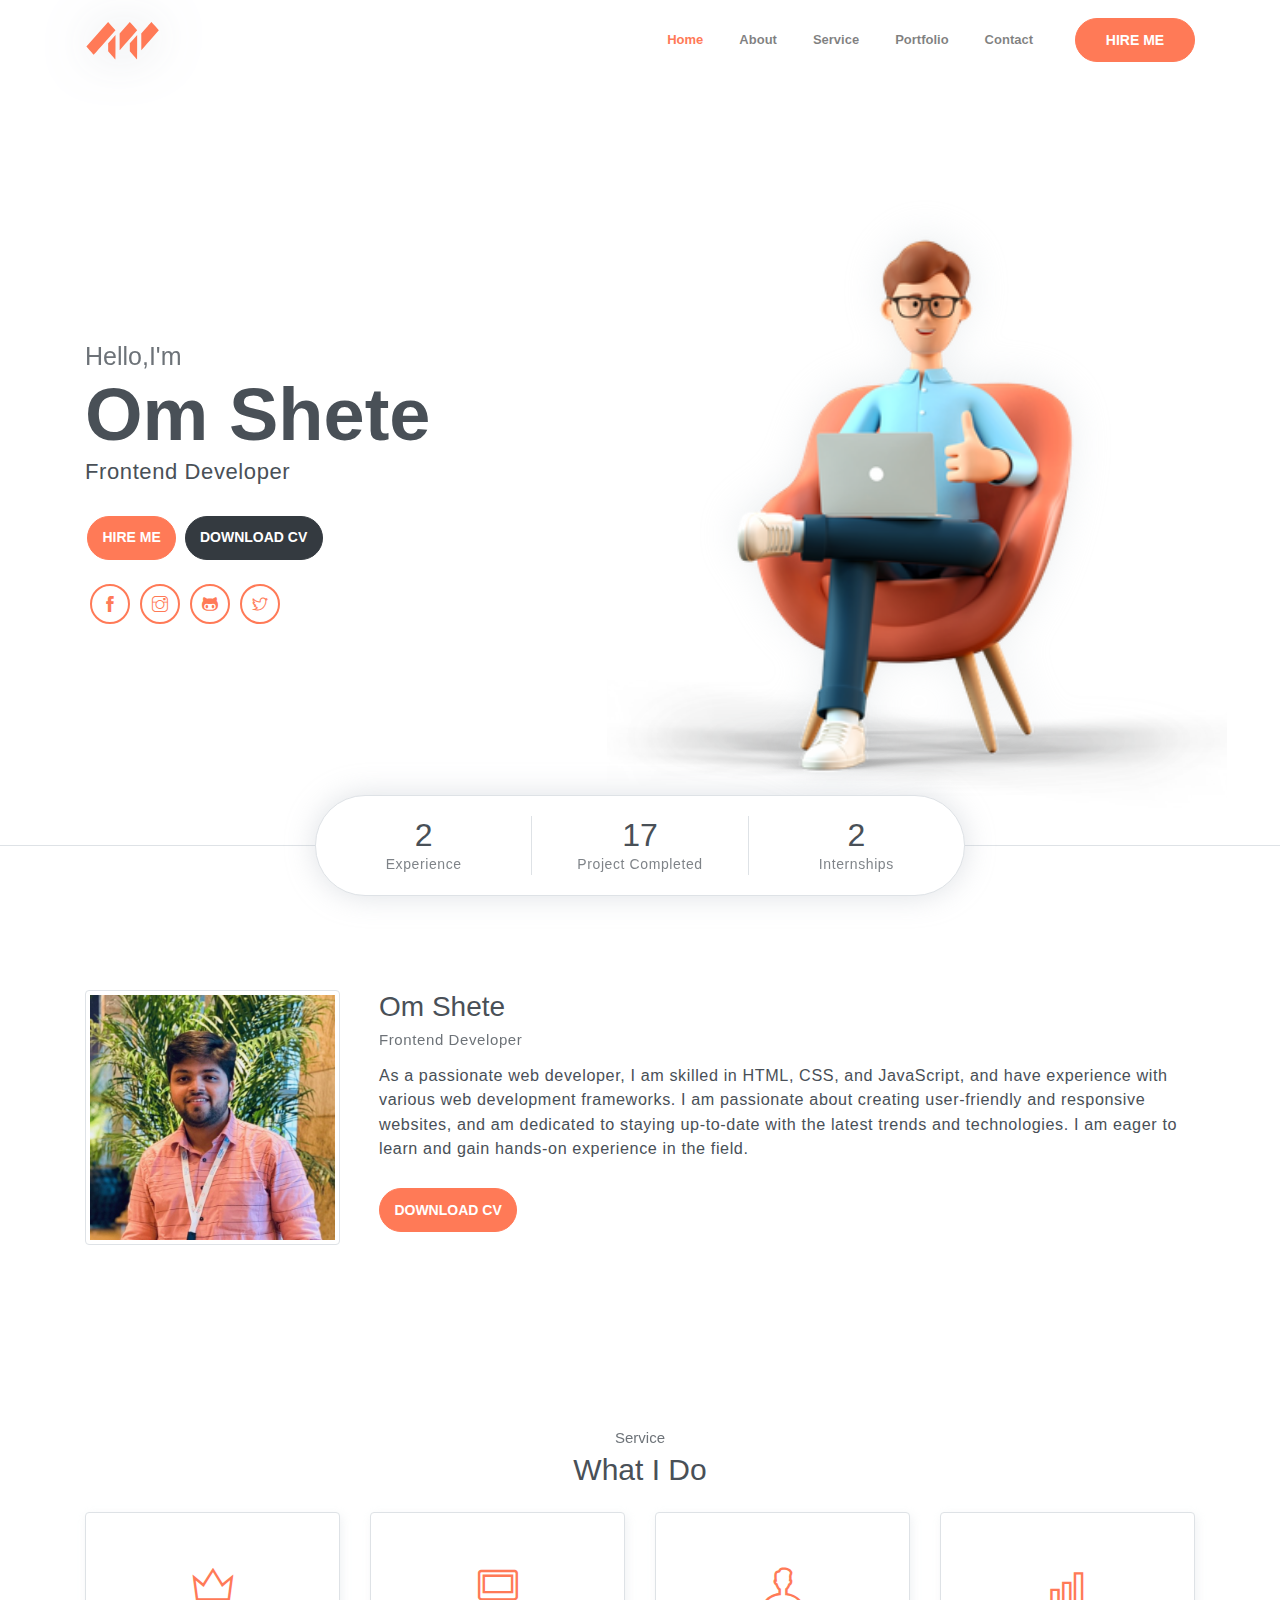
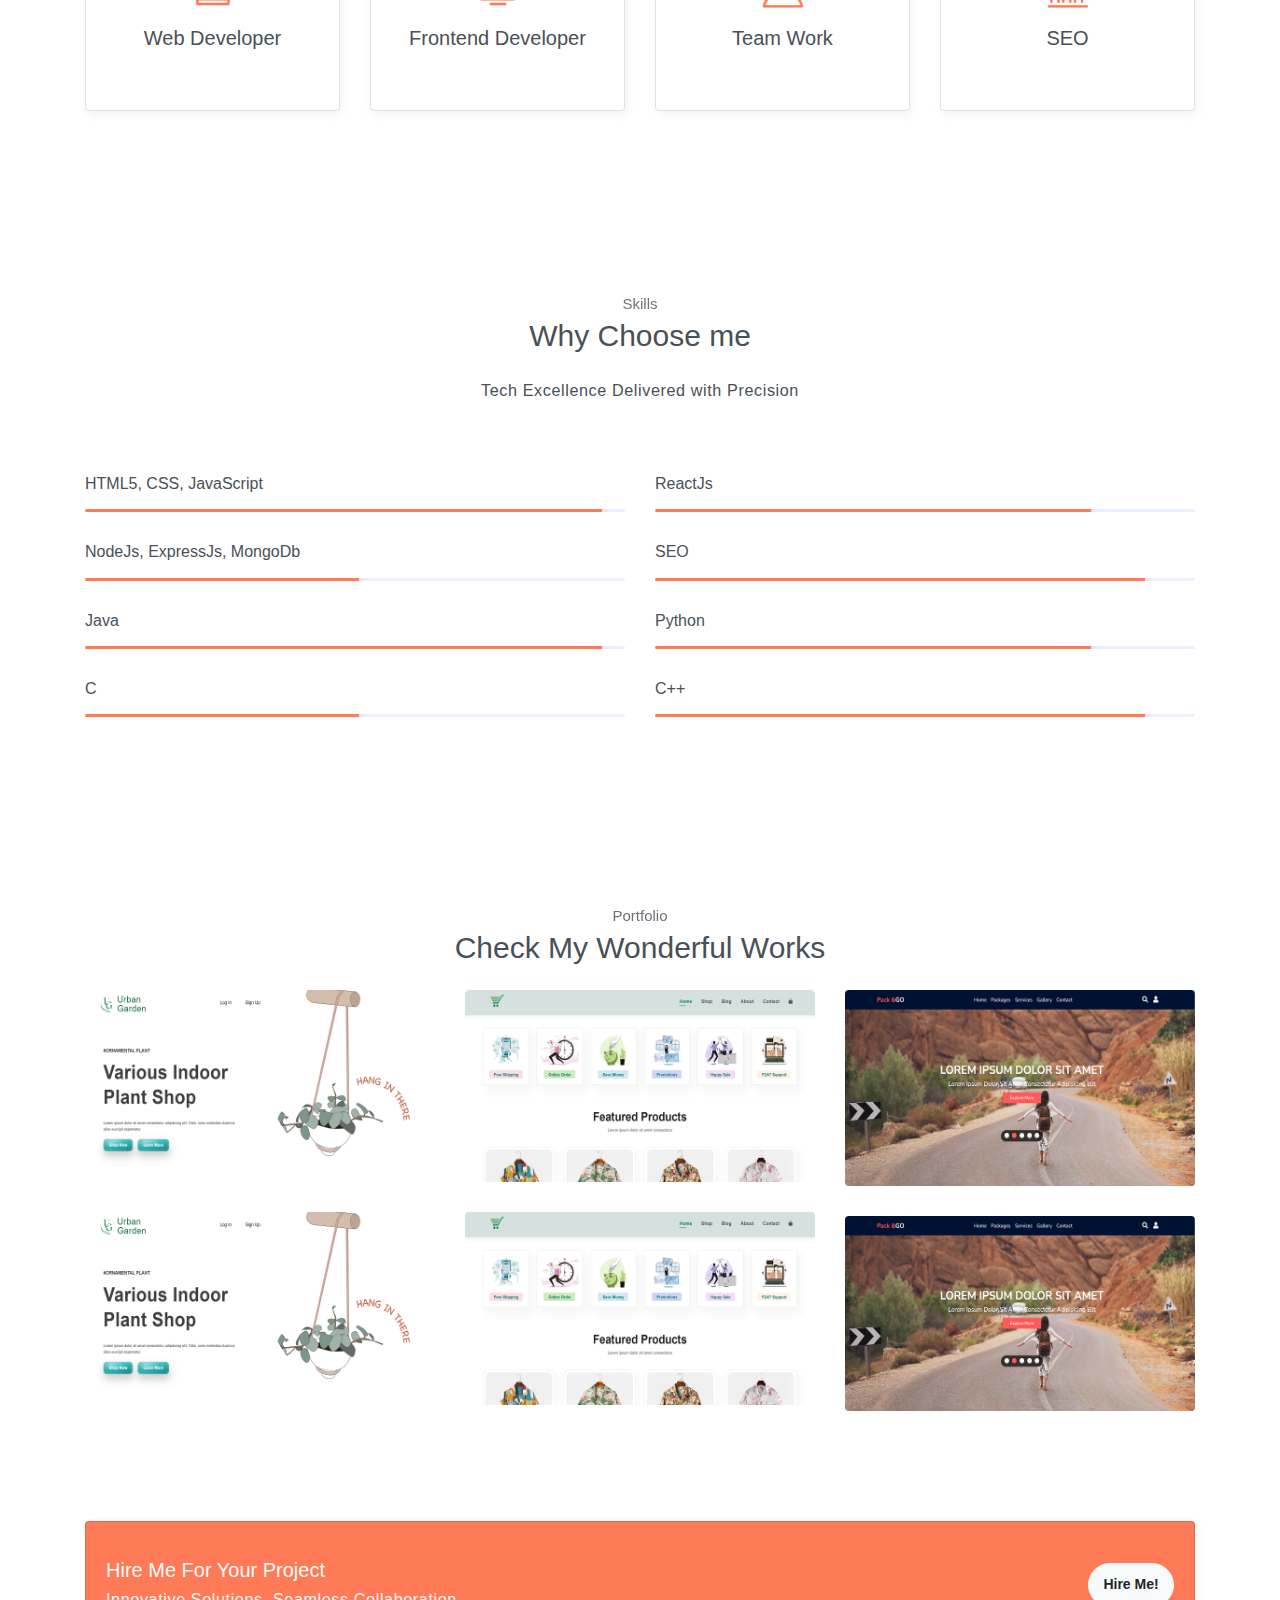
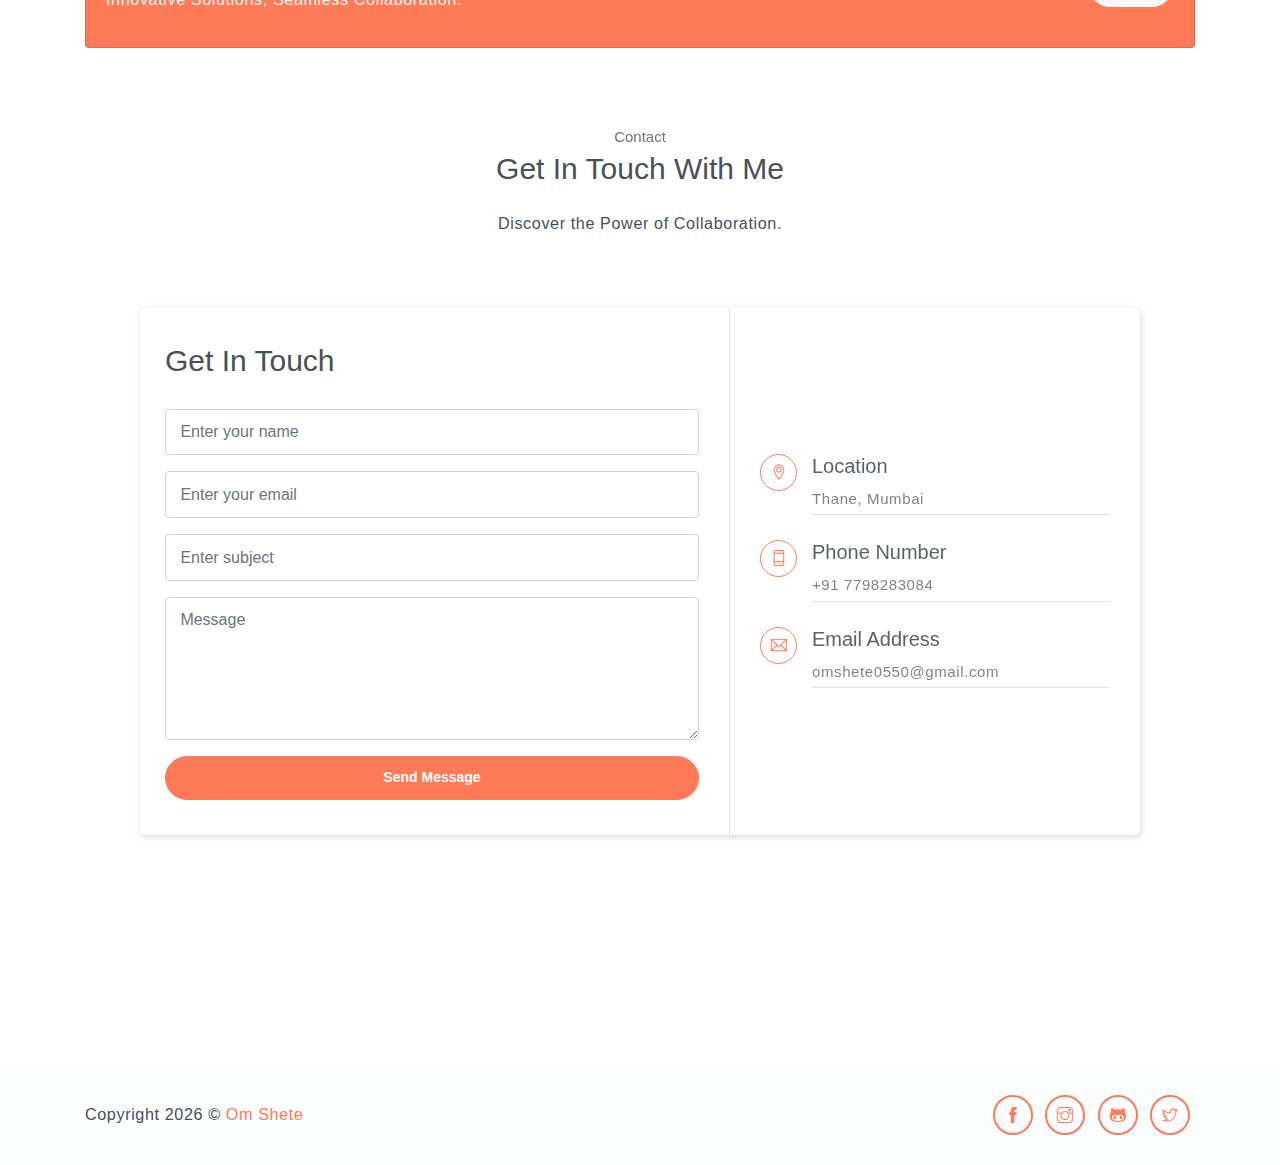
==== index.html @ bd2590b2 "updates" ====
<!DOCTYPE html>
<html lang="en">

<head>
    <meta charset="utf-8">
    <meta name="viewport" content="width=device-width, initial-scale=1, shrink-to-fit=no">
    <meta name="description" content="Start your development with Steller landing page.">
    <meta name="author" content="Devcrud">
    <title>Om Shete - Portfolio</title>

    <link rel="shortcut icon" href="assets/imgs/logo.svg" type="image/x-icon">
    <!-- font icons -->
    <link rel="stylesheet" href="assets/vendors/themify-icons/css/themify-icons.css">
    <!-- Bootstrap + Steller main styles -->
    <link rel="stylesheet" href="assets/css/steller.css">
</head>

<body data-spy="scroll" data-target=".navbar" data-offset="40" id="home">

    <!-- Page navigation -->
    <nav class="navbar navbar-expand-lg navbar-light fixed-top" data-spy="affix" data-offset-top="0">
        <div class="container">
            <a class="navbar-brand" href="#"><img src="assets/imgs/logo.svg" alt=""></a>
            <button class="navbar-toggler" type="button" data-toggle="collapse" data-target="#navbarSupportedContent"
                aria-controls="navbarSupportedContent" aria-expanded="false" aria-label="Toggle navigation">
                <span class="navbar-toggler-icon"></span>
            </button>

            <div class="collapse navbar-collapse" id="navbarSupportedContent">
                <ul class="navbar-nav ml-auto align-items-center">
                    <li class="nav-item">
                        <a class="nav-link" href="#home">Home</a>
                    </li>
                    <li class="nav-item">
                        <a class="nav-link" href="#about">About</a>
                    </li>
                    <li class="nav-item">
                        <a class="nav-link" href="#service">Service</a>
                    </li>
                    <li class="nav-item">
                        <a class="nav-link" href="#portfolio">Portfolio</a>
                    </li>
                    <!-- <li class="nav-item">
                        <a class="nav-link" href="#testmonial">Testmonial</a>
                    </li>
                    <li class="nav-item">
                        <a class="nav-link" href="#blog">Blog</a>
                    </li> -->
                    <li class="nav-item">
                        <a class="nav-link" href="#contact">Contact</a>
                    </li>
                    <li class="nav-item">
                        <a class="- btn btn-primary rounded ml-4 down-animation" href="#contact">HIRE ME</a>
                    </li>
                    <!-- <li class="nav-item">
                        <a class="- btn btn-primary rounded ml-4" href="components.html">Copmonents</a>
                    </li> -->
                </ul>
            </div>
        </div>
    </nav>
    <!-- End of page navibation -->

    <!-- Page Header -->
    <header class="header" id="home">
        <div class="container">
            <div class="infos">
                <h6 class="subtitle">Hello,I'm</h6>
                <h6 class="title">Om Shete</h6>
                <p>Frontend Developer</p>

                <div class="buttons pt-3">
                    <a class="down-animation" href="#contact">
                        <button class="btn btn-primary rounded">HIRE ME</button>
                    </a>
                    <a href="https://drive.google.com/file/d/1FfPMDNkIYEQCUrzBVmGPotAAkCs5XBH-/view?usp=sharing" target="_blank">
                        <button class="btn btn-dark rounded">DOWNLOAD CV</button>
                    </a>
                </div>

                <div class="socials mt-4">
                    <a class="social-item" href="https://www.facebook.com/om.shete.186" target="_blank"><i
                            class="ti-facebook"></i></a>
                    <a class="social-item" href="https://www.instagram.com/omshete_0550/"><i
                            class="ti-instagram"></i></a>
                    <a class="social-item" href="https://github.com/omshete0550" target="_blank"><i
                            class="ti-github"></i></a>
                    <a class="social-item" href="https://twitter.com/omshete0550" target="_blank"><i
                            class="ti-twitter"></i></a>
                </div>
            </div>
            <div class="img-holder">
                <img src="assets/imgs/mainImg.png" alt="">
            </div>
        </div>

        <!-- Header-widget -->
        <div class="widget">
            <div class="widget-item">
                <h2 id="infinity" class="counter" data-from="0" data-to="2" data-speed="1000"></h2>
                <p>Experience</p>
            </div>
            <div class="widget-item">
                <h2 id="infinity" class="counter" data-from="0" data-to="20" data-speed="1000"></h2>
                <p>Project Completed</p>
            </div>
            <div class="widget-item">
                <h2 id="infinity" class="counter" data-from="0" data-to="2" data-speed="1000"></h2>
                <p>Internships</p>
            </div>
        </div>
    </header>
    <!-- End of Page Header -->

    <!-- About section -->
    <section id="about" class="section mt-3">
        <div class="container mt-5">
            <div class="row text-center text-md-left">
                <div class="col-md-3">
                    <img src="assets/imgs/avatar.jpeg" alt="" class="img-thumbnail mb-4">
                </div>
                <div class="pl-md-4 col-md-9">
                    <h6 class="title">Om Shete</h6>
                    <p class="subtitle">Frontend Developer</p>
                    <p>As a passionate web developer, I am skilled in HTML, CSS, and JavaScript, and have experience with various web development frameworks. I am passionate about creating user-friendly and responsive websites, and am dedicated to staying up-to-date with the latest trends and technologies. I am eager to learn and gain hands-on experience in the field.</p>
                    <a href="https://drive.google.com/file/d/1FfPMDNkIYEQCUrzBVmGPotAAkCs5XBH-/view?usp=sharing" target="_blank">
                        <button class="btn btn-primary rounded mt-3">DOWNLOAD CV</button>
                    </a>
                </div>
            </div>
        </div>
    </section>

    <!-- Service section -->
    <section id="service" class="section">
        <div class="container text-center">
            <h6 class="subtitle">Service</h6>
            <h6 class="section-title mb-4">What I Do</h6>
            <!-- <p class="mb-5 pb-4">Lorem ipsum dolor sit amet, consectetur adipisicing elit. In alias dignissimos. <br>
                rerum commodi corrupti, temporibus non quam.</p> -->

            <div class="row">
                <div class="col-sm-6 col-md-3 mb-4">
                    <div class="custom-card card border">
                        <div class="card-body">
                            <i class="icon ti-crown"></i>
                            <h5>Web Developer</h5>
                        </div>
                    </div>
                </div>
                <div class="col-sm-6 col-md-3 mb-4">
                    <div class="custom-card card border">
                        <div class="card-body">
                            <i class="icon ti-desktop"></i>
                            <h5>Frontend Developer</h5>
                        </div>
                    </div>
                </div>
                <div class="col-sm-6 col-md-3 mb-4">
                    <div class="custom-card card border">
                        <div class="card-body">
                            <i class="icon ti-user"></i>
                            <h5>Team Work</h5>
                        </div>
                    </div>
                </div>
                <div class="col-sm-6 col-md-3 mb-4">
                    <div class="custom-card card border">
                        <div class="card-body">
                            <i class="icon ti-bar-chart"></i>
                            <h5>SEO</h5>
                        </div>
                    </div>
                </div>
            </div>
        </div>
    </section>
    <!-- End of Sectoin -->

    <!-- Skills section -->
    <section class="section">
        <div class="container text-center">
            <h6 class="subtitle">Skills</h6>
            <h6 class="section-title mb-4">Why Choose me</h6>
            <p class="mb-5 pb-4">Tech Excellence Delivered with Precision</p>

            <div class="row text-left">    
                <div class="col-sm-6">
                    <h6 class="mb-3">HTML5, CSS, JavaScript</h6>
                    <div class="progress">
                        <div class="progress-bar bg-primary" role="progressbar" style="width: 95%;" aria-valuenow="25"
                            aria-valuemin="0" aria-valuemax="100"><span>95%</span></div>
                    </div>
                </div>
                <div class="col-sm-6">
                    <h6 class="mb-3">ReactJs</h6>
                    <div class="progress">
                        <div class="progress-bar bg-primary" role="progressbar" style="width: 80%;" aria-valuenow="25"
                            aria-valuemin="0" aria-valuemax="100"><span>80%</span></div>
                    </div>
                </div>
                <div class="col-sm-6">
                    <h6 class="mb-3">NodeJs, ExpressJs, MongoDb</h6>
                    <div class="progress">
                        <div class="progress-bar bg-primary" role="progressbar" style="width: 50%;" aria-valuenow="25"
                            aria-valuemin="0" aria-valuemax="100"><span>50%</span></div>
                    </div>
                </div>
                <div class="col-sm-6">
                    <h6 class="mb-3">SEO</h6>
                    <div class="progress">
                        <div class="progress-bar bg-primary" role="progressbar" style="width: 90%;" aria-valuenow="25"
                            aria-valuemin="0" aria-valuemax="100"><span>90%</span></div>
                    </div>
                </div>
                <div class="col-sm-6">
                    <h6 class="mb-3">Java</h6>
                    <div class="progress">
                        <div class="progress-bar bg-primary" role="progressbar" style="width: 95%;" aria-valuenow="25"
                            aria-valuemin="0" aria-valuemax="100"><span>95%</span></div>
                    </div>
                </div>
                <div class="col-sm-6">
                    <h6 class="mb-3">Python</h6>
                    <div class="progress">
                        <div class="progress-bar bg-primary" role="progressbar" style="width: 80%;" aria-valuenow="25"
                            aria-valuemin="0" aria-valuemax="100"><span>80%</span></div>
                    </div>
                </div>
                <div class="col-sm-6">
                    <h6 class="mb-3">C</h6>
                    <div class="progress">
                        <div class="progress-bar bg-primary" role="progressbar" style="width: 50%;" aria-valuenow="25"
                            aria-valuemin="0" aria-valuemax="100"><span>50%</span></div>
                    </div>
                </div>
                <div class="col-sm-6">
                    <h6 class="mb-3">C++</h6>
                    <div class="progress">
                        <div class="progress-bar bg-primary" role="progressbar" style="width: 90%;" aria-valuenow="25"
                            aria-valuemin="0" aria-valuemax="100"><span>90%</span></div>
                    </div>
                </div>
            </div>
        </div>
    </section>
    <!-- End of Skills sections -->

    <!-- Portfolio section -->
    <section id="portfolio" class="section">
        <div class="container text-center">
            <h6 class="subtitle">Portfolio</h6>
            <h6 class="section-title mb-4">Check My Wonderful Works</h6>
            <!-- <p class="mb-5 pb-4">Lorem ipsum dolor sit amet, consectetur adipisicing elit. In alias dignissimos. <br>
                rerum commodi corrupti, temporibus non quam.</p> -->

            <div class="row">
                <div class="col-sm-4">
                    <div class="img-wrapper">
                        <img src="assets/imgs/urban-garden.png" alt="">
                        <div class="overlay">
                            <div class="overlay-infos">
                                <h5>Urban Garden</h5>
                                <!-- <a href="javascript:void(0)"><i class="ti-zoom-in"></i></a> -->
                                <a href="https://github.com/omshete0550/UrbanGarden" target="_blank"><i class="ti-link"></i></a>
                            </div>
                        </div>
                    </div>
                    <div class="img-wrapper">
                        <img src="assets/imgs/urban-garden.png" alt="">
                        <div class="overlay">
                            <div class="overlay-infos">
                                <h5>Urban Garden</h5>
                                <!-- <a href="javascript:void(0)"><i class="ti-zoom-in"></i></a> -->
                                <a href="https://github.com/omshete0550/UrbanGarden" target="_blank"><i class="ti-link"></i></a>
                            </div>
                        </div>
                    </div>
                </div>
                <div class="col-sm-4">
                    <div class="img-wrapper">
                        <img src="assets/imgs/Wear-me.png" alt="">
                        <div class="overlay">
                            <div class="overlay-infos">
                                <h5>Wear Me</h5>
                                <!-- <a href="javascript:void(0)"><i class="ti-zoom-in"></i></a> -->
                                <a href="https://github.com/omshete0550/WearMe" target="_blank"><i class="ti-link"></i></a>
                            </div>
                        </div>
                    </div>
                    <div class="img-wrapper">
                        <img src="assets/imgs/Wear-me.png" alt="">
                        <div class="overlay">
                            <div class="overlay-infos">
                                <h5>Wear Me</h5>
                                <!-- <a href="javascript:void(0)"><i class="ti-zoom-in"></i></a> -->
                                <a href="https://github.com/omshete0550/WearMe" target="_blank"><i class="ti-link"></i></a>
                            </div>
                        </div>
                    </div>
                </div>
                <div class="col-sm-4">
                    <div class="img-wrapper">
                        <img src="assets/imgs/pack-go.png" alt="">
                        <div class="overlay">
                            <div class="overlay-infos">
                                <h5>Pack & go</h5>
                                <!-- <a href="javascript:void(0)"><i class="ti-zoom-in"></i></a> -->
                                <a href="https://github.com/omshete0550/Pack-GO" target="_blank"><i class="ti-link"></i></a>
                            </div>
                        </div>
                    </div>
                    <div class="img-wrapper">
                        <img src="assets/imgs/pack-go.png" alt="">
                        <div class="overlay">
                            <div class="overlay-infos">
                                <h5>Pack & go</h5>
                                <!-- <a href="javascript:void(0)"><i class="ti-zoom-in"></i></a> -->
                                <a href="https://github.com/omshete0550/Pack-GO" target="_blank"><i class="ti-link"></i></a>
                            </div>
                        </div>
                    </div>
                </div>
            </div>

        </div>
    </section>
    <!-- End of portfolio section -->

    <!-- Testmonial Section -->
    <!-- <section id="testmonial" class="section">
        <div class="container text-center">
            <h6 class="subtitle">Testmonial</h6>
            <h6 class="section-title mb-4">What People Say About Me</h6>
            <p class="mb-5 pb-4">Lorem ipsum dolor sit amet, consectetur adipisicing elit. In alias dignissimos. <br>
                rerum commodi corrupti, temporibus non quam.</p>


            <div id="carouselExampleIndicators" class="carousel slide" data-ride="carousel">
                <ol class="carousel-indicators">
                    <li data-target="#carouselExampleIndicators" data-slide-to="0" class="active"></li>
                    <li data-target="#carouselExampleIndicators" data-slide-to="1"></li>
                    <li data-target="#carouselExampleIndicators" data-slide-to="2"></li>
                </ol>
                <div class="carousel-inner">
                    <div class="carousel-item active">
                        <div class="card testmonial-card border">
                            <div class="card-body">
                                <img src="assets/imgs/avatar-1.jpg" alt="">
                                <p>Lorem ipsum dolor sit amet, consectetur adipisicing elit. Magnam nostrum voluptates
                                    in enim vel amet?</p>
                                <h1 class="title">Emma Re</h1>
                                <h1 class="subtitle">Graphic Designer</h1>
                            </div>
                        </div>
                    </div>
                    <div class="carousel-item">
                        <div class="card testmonial-card border">
                            <div class="card-body">
                                <img src="assets/imgs/avatar-2.jpg" alt="">
                                <p>Lorem ipsum dolor sit amet, consectetur adipisicing elit. Magnam nostrum voluptates
                                    in enim vel amet?</p>
                                <h1 class="title">James Bert</h1>
                                <h1 class="subtitle">Web Designer</h1>
                            </div>
                        </div>
                    </div>
                    <div class="carousel-item">
                        <div class="card testmonial-card border">
                            <div class="card-body">
                                <img src="assets/imgs/avatar-3.jpg" alt="">
                                <p>Lorem ipsum dolor sit amet, consectetur adipisicing elit. Magnam nostrum voluptates
                                    in enim vel amet?</p>
                                <h1 class="title">Michael Abra</h1>
                                <h1 class="subtitle">Web Developer</h1>
                            </div>
                        </div>
                    </div>
                </div>
            </div>
        </div>
    </section> -->
    <!-- End of testmonial section -->

    <!-- Blog Section -->
    <!-- <section id="blog" class="section">
        <div class="container text-center">
            <h6 class="subtitle">My Blogs</h6>
            <h6 class="section-title mb-4">Latest News</h6>
            <p class="mb-5 pb-4">Lorem ipsum dolor sit amet, consectetur adipisicing elit. In alias dignissimos. <br> rerum commodi corrupti, temporibus non quam.</p>

            <div class="row text-left">
                <div class="col-md-4">
                    <div class="card border mb-4">
                        <img src="assets/imgs/blog-1.jpg" alt="" class="card-img-top w-100">
                        <div class="card-body">
                            <h5 class="card-title">Designe for Everyone</h5>
                            <div class="post-details">
                                <a href="javascript:void(0)">Posted By: Admin</a>
                                <a href="javascript:void(0)"><i class="ti-thumb-up"></i> 456</a>
                                <a href="javascript:void(0)"><i class="ti-comment"></i> 123</a>
                            </div>
                            <p>Lorem ipsum dolor sit amet, consectetur adipisicing elit. Ut ad vel dolorum, iusto velit, minima? Voluptas nemo harum impedit nisi.</p>
                            <a href="javascript:void(0)">Read More..</a>
                        </div>
                    </div>
                </div>
                <div class="col-md-4">
                    <div class="card border mb-4">
                        <img src="assets/imgs/blog-2.jpg" alt="" class="card-img-top w-100">
                        <div class="card-body">
                            <h5 class="card-title">Web Layouts</h5>
                            <div class="post-details">
                                <a href="javascript:void(0)">Posted By: Admin</a>
                                <a href="javascript:void(0)"><i class="ti-thumb-up"></i> 456</a>
                                <a href="javascript:void(0)"><i class="ti-comment"></i> 123</a>
                            </div>
                            <p>Lorem ipsum dolor sit amet, consectetur adipisicing elit. Ut ad vel dolorum, iusto velit, minima? Voluptas nemo harum impedit nisi.</p>
                            <a href="javascript:void(0)">Read More..</a>
                        </div>
                    </div>
                </div>
                <div class="col-md-4">
                    <div class="card border mb-4">
                        <img src="assets/imgs/blog-3.jpg" alt="" class="card-img-top w-100">
                        <div class="card-body">
                            <h5 class="card-title">Bootstrap Framework</h5>
                            <div class="post-details">
                                <a href="javascript:void(0)">Posted By: Admin</a>
                                <a href="javascript:void(0)"><i class="ti-thumb-up"></i> 456</a>
                                <a href="javascript:void(0)"><i class="ti-comment"></i> 123</a>
                            </div>
                            <p>Lorem ipsum dolor sit amet, consectetur adipisicing elit. Ut ad vel dolorum, iusto velit, minima? Voluptas nemo harum impedit nisi.</p>
                            <a href="javascript:void(0)">Read More..</a>
                        </div>
                    </div>
                </div>
            </div>
        </div>
    </section> -->

    <!-- Hire me section -->
    <section class="bg-gray p-0 section">
        <div class="container">
            <div class="card bg-primary">
                <div class="card-body text-light">
                    <div class="row align-items-center">
                        <div class="col-sm-9 text-center text-sm-left">
                            <h5 class="mt-3">Hire Me For Your Project</h5>
                            <p class="mb-3">Innovative Solutions, Seamless Collaboration. </p>
                        </div>
                        <div class="col-sm-3 text-center text-sm-right">
                            <a class="down-animation" href="#contact">
                                <button class="btn btn-light rounded">Hire Me!</button>
                            </a>
                        </div>
                    </div>
                </div>
            </div>
        </div>
    </section>
    <!-- End od Hire me section. -->

    <!-- Contact Section -->
    <section id="contact" class="position-relative section">
        <div class="container text-center">
            <h6 class="subtitle">Contact</h6>
            <h6 class="section-title mb-4">Get In Touch With Me</h6>
            <p class="mb-5 pb-4">Discover the Power of Collaboration.</p>

            <div class="contact text-left">
                <div class="form">
                    <!-- <h6 class="subtitle">Available 24/7</h6> -->
                    <h6 class="section-title mb-4">Get In Touch</h6>
                    <form>
                        <div class="form-group">
                            <input type="text" class="form-control" id="exampleInputEmail1"
                                aria-describedby="emailHelp" placeholder="Enter your name" required>
                        </div>
                        <div class="form-group">
                            <input type="email" class="form-control" id="exampleInputEmail1"
                                aria-describedby="emailHelp" placeholder="Enter your email" required>
                        </div>
                        <div class="form-group">
                            <input type="text" class="form-control" id="exampleInputEmail1"
                                aria-describedby="emailHelp" placeholder="Enter subject" required>
                        </div>
                        <!-- <div class="form-group">
                            <input type="password" class="form-control" id="exampleInputPassword1" placeholder="Password" required>
                        </div> -->
                        <div class="form-group">
                            <textarea name="contact-message" id="" cols="30" rows="5" class="form-control"
                                placeholder="Message"></textarea>
                        </div>
                        <button type="submit" class="btn btn-primary btn-block rounded w-lg">Send Message</button>
                    </form>
                </div>
                <div class="contact-infos">
                    <div class="item">
                        <i class="ti-location-pin"></i>
                        <div class="">
                            <h5>Location</h5>
                            <p>Thane, Mumbai</p>
                        </div>
                    </div>
                    <div class="item">
                        <i class="ti-mobile"></i>
                        <div>
                            <h5>Phone Number</h5>
                            <p>+91 7798283084</p>
                        </div>
                    </div>
                    <div class="item">
                        <i class="ti-email"></i>
                        <div class="mb-0">
                            <h5>Email Address</h5>
                            <p>omshete0550@gmail.com</p>
                        </div>
                    </div>
                </div>
            </div>
        </div>
        <div id="map">
            <iframe src="https://www.google.com/maps/embed?pb=!1m18!1m12!1m3!1d120562.31417578866!2d72.91905850083215!3d19.21387353586798!2m3!1f0!2f0!3f0!3m2!1i1024!2i768!4f13.1!3m3!1m2!1s0x3be7b8fcfe76fd59%3A0xcf367d85f7c50283!2sThane%2C%20Maharashtra!5e0!3m2!1sen!2sin!4v1691304909830!5m2!1sen!2sin" width="600" height="450" style="border:0;" allowfullscreen="" loading="lazy" referrerpolicy="no-referrer-when-downgrade">
            </iframe>
        </div>
    </section>
    <!-- End of Contact Section -->

    <!-- Page Footer -->
    <footer class="page-footer">
        <div class="container">
            <div class="row align-items-center">
                <div class="col-sm-6">
                    <p>Copyright
                        <script>document.write(new Date().getFullYear())</script> &copy; <a href="index.html"
                            target="_blank">Om Shete</a>
                    </p>
                </div>
                <div class="col-sm-6">
                    <div class="socials">
                        <a class="social-item" href="https://www.facebook.com/om.shete.186" target="_blank"><i
                                class="ti-facebook"></i></a>
                        <a class="social-item" href="https://www.instagram.com/omshete_0550/"><i
                                class="ti-instagram"></i></a>
                        <a class="social-item" href="https://github.com/omshete0550" target="_blank"><i
                                class="ti-github"></i></a>
                        <a class="social-item" href="https://twitter.com/omshete0550" target="_blank"><i
                                class="ti-twitter"></i></a>
                    </div>
                </div>
            </div>
        </div>
    </footer>
    <!-- End of page footer -->

    <!-- core  -->
    <script src="assets/vendors/jquery/jquery-3.4.1.js"></script>
    <script src="assets/vendors/bootstrap/bootstrap.bundle.js"></script>
    <!-- bootstrap 3 affix -->
    <script src="assets/vendors/bootstrap/bootstrap.affix.js"></script>

    <!-- steller js -->
    <script src="assets/js/steller.js"></script>

</body>

</html>
---- assets/vendors/themify-icons/css/themify-icons.css ----
@font-face {
	font-family: 'themify';
	src:url("../fonts/themify.eot?-fvbane");
	src:url("../fonts/themify.eot?#iefix-fvbane") format("embedded-opentype"),
		url("../fonts/themify.woff?-fvbane") format("woff"),
		url("../fonts/themify.ttf?-fvbane") format("truetype"),
		url("../fonts/themify.svg?-fvbane#themify") format("svg");
	font-weight: normal;
	font-style: normal;
}

[class^="ti-"], [class*=" ti-"] {
	font-family: 'themify';
	speak: none;
	font-style: normal;
	font-weight: normal;
	font-variant: normal;
	text-transform: none;
	line-height: 1;

	/* Better Font Rendering =========== */
	-webkit-font-smoothing: antialiased;
	-moz-osx-font-smoothing: grayscale;
}

.ti-wand:before {
	content: "\e600";
}
.ti-volume:before {
	content: "\e601";
}
.ti-user:before {
	content: "\e602";
}
.ti-unlock:before {
	content: "\e603";
}
.ti-unlink:before {
	content: "\e604";
}
.ti-trash:before {
	content: "\e605";
}
.ti-thought:before {
	content: "\e606";
}
.ti-target:before {
	content: "\e607";
}
.ti-tag:before {
	content: "\e608";
}
.ti-tablet:before {
	content: "\e609";
}
.ti-star:before {
	content: "\e60a";
}
.ti-spray:before {
	content: "\e60b";
}
.ti-signal:before {
	content: "\e60c";
}
.ti-shopping-cart:before {
	content: "\e60d";
}
.ti-shopping-cart-full:before {
	content: "\e60e";
}
.ti-settings:before {
	content: "\e60f";
}
.ti-search:before {
	content: "\e610";
}
.ti-zoom-in:before {
	content: "\e611";
}
.ti-zoom-out:before {
	content: "\e612";
}
.ti-cut:before {
	content: "\e613";
}
.ti-ruler:before {
	content: "\e614";
}
.ti-ruler-pencil:before {
	content: "\e615";
}
.ti-ruler-alt:before {
	content: "\e616";
}
.ti-bookmark:before {
	content: "\e617";
}
.ti-bookmark-alt:before {
	content: "\e618";
}
.ti-reload:before {
	content: "\e619";
}
.ti-plus:before {
	content: "\e61a";
}
.ti-pin:before {
	content: "\e61b";
}
.ti-pencil:before {
	content: "\e61c";
}
.ti-pencil-alt:before {
	content: "\e61d";
}
.ti-paint-roller:before {
	content: "\e61e";
}
.ti-paint-bucket:before {
	content: "\e61f";
}
.ti-na:before {
	content: "\e620";
}
.ti-mobile:before {
	content: "\e621";
}
.ti-minus:before {
	content: "\e622";
}
.ti-medall:before {
	content: "\e623";
}
.ti-medall-alt:before {
	content: "\e624";
}
.ti-marker:before {
	content: "\e625";
}
.ti-marker-alt:before {
	content: "\e626";
}
.ti-arrow-up:before {
	content: "\e627";
}
.ti-arrow-right:before {
	content: "\e628";
}
.ti-arrow-left:before {
	content: "\e629";
}
.ti-arrow-down:before {
	content: "\e62a";
}
.ti-lock:before {
	content: "\e62b";
}
.ti-location-arrow:before {
	content: "\e62c";
}
.ti-link:before {
	content: "\e62d";
}
.ti-layout:before {
	content: "\e62e";
}
.ti-layers:before {
	content: "\e62f";
}
.ti-layers-alt:before {
	content: "\e630";
}
.ti-key:before {
	content: "\e631";
}
.ti-import:before {
	content: "\e632";
}
.ti-image:before {
	content: "\e633";
}
.ti-heart:before {
	content: "\e634";
}
.ti-heart-broken:before {
	content: "\e635";
}
.ti-hand-stop:before {
	content: "\e636";
}
.ti-hand-open:before {
	content: "\e637";
}
.ti-hand-drag:before {
	content: "\e638";
}
.ti-folder:before {
	content: "\e639";
}
.ti-flag:before {
	content: "\e63a";
}
.ti-flag-alt:before {
	content: "\e63b";
}
.ti-flag-alt-2:before {
	content: "\e63c";
}
.ti-eye:before {
	content: "\e63d";
}
.ti-export:before {
	content: "\e63e";
}
.ti-exchange-vertical:before {
	content: "\e63f";
}
.ti-desktop:before {
	content: "\e640";
}
.ti-cup:before {
	content: "\e641";
}
.ti-crown:before {
	content: "\e642";
}
.ti-comments:before {
	content: "\e643";
}
.ti-comment:before {
	content: "\e644";
}
.ti-comment-alt:before {
	content: "\e645";
}
.ti-close:before {
	content: "\e646";
}
.ti-clip:before {
	content: "\e647";
}
.ti-angle-up:before {
	content: "\e648";
}
.ti-angle-right:before {
	content: "\e649";
}
.ti-angle-left:before {
	content: "\e64a";
}
.ti-angle-down:before {
	content: "\e64b";
}
.ti-check:before {
	content: "\e64c";
}
.ti-check-box:before {
	content: "\e64d";
}
.ti-camera:before {
	content: "\e64e";
}
.ti-announcement:before {
	content: "\e64f";
}
.ti-brush:before {
	content: "\e650";
}
.ti-briefcase:before {
	content: "\e651";
}
.ti-bolt:before {
	content: "\e652";
}
.ti-bolt-alt:before {
	content: "\e653";
}
.ti-blackboard:before {
	content: "\e654";
}
.ti-bag:before {
	content: "\e655";
}
.ti-move:before {
	content: "\e656";
}
.ti-arrows-vertical:before {
	content: "\e657";
}
.ti-arrows-horizontal:before {
	content: "\e658";
}
.ti-fullscreen:before {
	content: "\e659";
}
.ti-arrow-top-right:before {
	content: "\e65a";
}
.ti-arrow-top-left:before {
	content: "\e65b";
}
.ti-arrow-circle-up:before {
	content: "\e65c";
}
.ti-arrow-circle-right:before {
	content: "\e65d";
}
.ti-arrow-circle-left:before {
	content: "\e65e";
}
.ti-arrow-circle-down:before {
	content: "\e65f";
}
.ti-angle-double-up:before {
	content: "\e660";
}
.ti-angle-double-right:before {
	content: "\e661";
}
.ti-angle-double-left:before {
	content: "\e662";
}
.ti-angle-double-down:before {
	content: "\e663";
}
.ti-zip:before {
	content: "\e664";
}
.ti-world:before {
	content: "\e665";
}
.ti-wheelchair:before {
	content: "\e666";
}
.ti-view-list:before {
	content: "\e667";
}
.ti-view-list-alt:before {
	content: "\e668";
}
.ti-view-grid:before {
	content: "\e669";
}
.ti-uppercase:before {
	content: "\e66a";
}
.ti-upload:before {
	content: "\e66b";
}
.ti-underline:before {
	content: "\e66c";
}
.ti-truck:before {
	content: "\e66d";
}
.ti-timer:before {
	content: "\e66e";
}
.ti-ticket:before {
	content: "\e66f";
}
.ti-thumb-up:before {
	content: "\e670";
}
.ti-thumb-down:before {
	content: "\e671";
}
.ti-text:before {
	content: "\e672";
}
.ti-stats-up:before {
	content: "\e673";
}
.ti-stats-down:before {
	content: "\e674";
}
.ti-split-v:before {
	content: "\e675";
}
.ti-split-h:before {
	content: "\e676";
}
.ti-smallcap:before {
	content: "\e677";
}
.ti-shine:before {
	content: "\e678";
}
.ti-shift-right:before {
	content: "\e679";
}
.ti-shift-left:before {
	content: "\e67a";
}
.ti-shield:before {
	content: "\e67b";
}
.ti-notepad:before {
	content: "\e67c";
}
.ti-server:before {
	content: "\e67d";
}
.ti-quote-right:before {
	content: "\e67e";
}
.ti-quote-left:before {
	content: "\e67f";
}
.ti-pulse:before {
	content: "\e680";
}
.ti-printer:before {
	content: "\e681";
}
.ti-power-off:before {
	content: "\e682";
}
.ti-plug:before {
	content: "\e683";
}
.ti-pie-chart:before {
	content: "\e684";
}
.ti-paragraph:before {
	content: "\e685";
}
.ti-panel:before {
	content: "\e686";
}
.ti-package:before {
	content: "\e687";
}
.ti-music:before {
	content: "\e688";
}
.ti-music-alt:before {
	content: "\e689";
}
.ti-mouse:before {
	content: "\e68a";
}
.ti-mouse-alt:before {
	content: "\e68b";
}
.ti-money:before {
	content: "\e68c";
}
.ti-microphone:before {
	content: "\e68d";
}
.ti-menu:before {
	content: "\e68e";
}
.ti-menu-alt:before {
	content: "\e68f";
}
.ti-map:before {
	content: "\e690";
}
.ti-map-alt:before {
	content: "\e691";
}
.ti-loop:before {
	content: "\e692";
}
.ti-location-pin:before {
	content: "\e693";
}
.ti-list:before {
	content: "\e694";
}
.ti-light-bulb:before {
	content: "\e695";
}
.ti-Italic:before {
	content: "\e696";
}
.ti-info:before {
	content: "\e697";
}
.ti-infinite:before {
	content: "\e698";
}
.ti-id-badge:before {
	content: "\e699";
}
.ti-hummer:before {
	content: "\e69a";
}
.ti-home:before {
	content: "\e69b";
}
.ti-help:before {
	content: "\e69c";
}
.ti-headphone:before {
	content: "\e69d";
}
.ti-harddrives:before {
	content: "\e69e";
}
.ti-harddrive:before {
	content: "\e69f";
}
.ti-gift:before {
	content: "\e6a0";
}
.ti-game:before {
	content: "\e6a1";
}
.ti-filter:before {
	content: "\e6a2";
}
.ti-files:before {
	content: "\e6a3";
}
.ti-file:before {
	content: "\e6a4";
}
.ti-eraser:before {
	content: "\e6a5";
}
.ti-envelope:before {
	content: "\e6a6";
}
.ti-download:before {
	content: "\e6a7";
}
.ti-direction:before {
	content: "\e6a8";
}
.ti-direction-alt:before {
	content: "\e6a9";
}
.ti-dashboard:before {
	content: "\e6aa";
}
.ti-control-stop:before {
	content: "\e6ab";
}
.ti-control-shuffle:before {
	content: "\e6ac";
}
.ti-control-play:before {
	content: "\e6ad";
}
.ti-control-pause:before {
	content: "\e6ae";
}
.ti-control-forward:before {
	content: "\e6af";
}
.ti-control-backward:before {
	content: "\e6b0";
}
.ti-cloud:before {
	content: "\e6b1";
}
.ti-cloud-up:before {
	content: "\e6b2";
}
.ti-cloud-down:before {
	content: "\e6b3";
}
.ti-clipboard:before {
	content: "\e6b4";
}
.ti-car:before {
	content: "\e6b5";
}
.ti-calendar:before {
	content: "\e6b6";
}
.ti-book:before {
	content: "\e6b7";
}
.ti-bell:before {
	content: "\e6b8";
}
.ti-basketball:before {
	content: "\e6b9";
}
.ti-bar-chart:before {
	content: "\e6ba";
}
.ti-bar-chart-alt:before {
	content: "\e6bb";
}
.ti-back-right:before {
	content: "\e6bc";
}
.ti-back-left:before {
	content: "\e6bd";
}
.ti-arrows-corner:before {
	content: "\e6be";
}
.ti-archive:before {
	content: "\e6bf";
}
.ti-anchor:before {
	content: "\e6c0";
}
.ti-align-right:before {
	content: "\e6c1";
}
.ti-align-left:before {
	content: "\e6c2";
}
.ti-align-justify:before {
	content: "\e6c3";
}
.ti-align-center:before {
	content: "\e6c4";
}
.ti-alert:before {
	content: "\e6c5";
}
.ti-alarm-clock:before {
	content: "\e6c6";
}
.ti-agenda:before {
	content: "\e6c7";
}
.ti-write:before {
	content: "\e6c8";
}
.ti-window:before {
	content: "\e6c9";
}
.ti-widgetized:before {
	content: "\e6ca";
}
.ti-widget:before {
	content: "\e6cb";
}
.ti-widget-alt:before {
	content: "\e6cc";
}
.ti-wallet:before {
	content: "\e6cd";
}
.ti-video-clapper:before {
	content: "\e6ce";
}
.ti-video-camera:before {
	content: "\e6cf";
}
.ti-vector:before {
	content: "\e6d0";
}
.ti-themify-logo:before {
	content: "\e6d1";
}
.ti-themify-favicon:before {
	content: "\e6d2";
}
.ti-themify-favicon-alt:before {
	content: "\e6d3";
}
.ti-support:before {
	content: "\e6d4";
}
.ti-stamp:before {
	content: "\e6d5";
}
.ti-split-v-alt:before {
	content: "\e6d6";
}
.ti-slice:before {
	content: "\e6d7";
}
.ti-shortcode:before {
	content: "\e6d8";
}
.ti-shift-right-alt:before {
	content: "\e6d9";
}
.ti-shift-left-alt:before {
	content: "\e6da";
}
.ti-ruler-alt-2:before {
	content: "\e6db";
}
.ti-receipt:before {
	content: "\e6dc";
}
.ti-pin2:before {
	content: "\e6dd";
}
.ti-pin-alt:before {
	content: "\e6de";
}
.ti-pencil-alt2:before {
	content: "\e6df";
}
.ti-palette:before {
	content: "\e6e0";
}
.ti-more:before {
	content: "\e6e1";
}
.ti-more-alt:before {
	content: "\e6e2";
}
.ti-microphone-alt:before {
	content: "\e6e3";
}
.ti-magnet:before {
	content: "\e6e4";
}
.ti-line-double:before {
	content: "\e6e5";
}
.ti-line-dotted:before {
	content: "\e6e6";
}
.ti-line-dashed:before {
	content: "\e6e7";
}
.ti-layout-width-full:before {
	content: "\e6e8";
}
.ti-layout-width-default:before {
	content: "\e6e9";
}
.ti-layout-width-default-alt:before {
	content: "\e6ea";
}
.ti-layout-tab:before {
	content: "\e6eb";
}
.ti-layout-tab-window:before {
	content: "\e6ec";
}
.ti-layout-tab-v:before {
	content: "\e6ed";
}
.ti-layout-tab-min:before {
	content: "\e6ee";
}
.ti-layout-slider:before {
	content: "\e6ef";
}
.ti-layout-slider-alt:before {
	content: "\e6f0";
}
.ti-layout-sidebar-right:before {
	content: "\e6f1";
}
.ti-layout-sidebar-none:before {
	content: "\e6f2";
}
.ti-layout-sidebar-left:before {
	content: "\e6f3";
}
.ti-layout-placeholder:before {
	content: "\e6f4";
}
.ti-layout-menu:before {
	content: "\e6f5";
}
.ti-layout-menu-v:before {
	content: "\e6f6";
}
.ti-layout-menu-separated:before {
	content: "\e6f7";
}
.ti-layout-menu-full:before {
	content: "\e6f8";
}
.ti-layout-media-right-alt:before {
	content: "\e6f9";
}
.ti-layout-media-right:before {
	content: "\e6fa";
}
.ti-layout-media-overlay:before {
	content: "\e6fb";
}
.ti-layout-media-overlay-alt:before {
	content: "\e6fc";
}
.ti-layout-media-overlay-alt-2:before {
	content: "\e6fd";
}
.ti-layout-media-left-alt:before {
	content: "\e6fe";
}
.ti-layout-media-left:before {
	content: "\e6ff";
}
.ti-layout-media-center-alt:before {
	content: "\e700";
}
.ti-layout-media-center:before {
	content: "\e701";
}
.ti-layout-list-thumb:before {
	content: "\e702";
}
.ti-layout-list-thumb-alt:before {
	content: "\e703";
}
.ti-layout-list-post:before {
	content: "\e704";
}
.ti-layout-list-large-image:before {
	content: "\e705";
}
.ti-layout-line-solid:before {
	content: "\e706";
}
.ti-layout-grid4:before {
	content: "\e707";
}
.ti-layout-grid3:before {
	content: "\e708";
}
.ti-layout-grid2:before {
	content: "\e709";
}
.ti-layout-grid2-thumb:before {
	content: "\e70a";
}
.ti-layout-cta-right:before {
	content: "\e70b";
}
.ti-layout-cta-left:before {
	content: "\e70c";
}
.ti-layout-cta-center:before {
	content: "\e70d";
}
.ti-layout-cta-btn-right:before {
	content: "\e70e";
}
.ti-layout-cta-btn-left:before {
	content: "\e70f";
}
.ti-layout-column4:before {
	content: "\e710";
}
.ti-layout-column3:before {
	content: "\e711";
}
.ti-layout-column2:before {
	content: "\e712";
}
.ti-layout-accordion-separated:before {
	content: "\e713";
}
.ti-layout-accordion-merged:before {
	content: "\e714";
}
.ti-layout-accordion-list:before {
	content: "\e715";
}
.ti-ink-pen:before {
	content: "\e716";
}
.ti-info-alt:before {
	content: "\e717";
}
.ti-help-alt:before {
	content: "\e718";
}
.ti-headphone-alt:before {
	content: "\e719";
}
.ti-hand-point-up:before {
	content: "\e71a";
}
.ti-hand-point-right:before {
	content: "\e71b";
}
.ti-hand-point-left:before {
	content: "\e71c";
}
.ti-hand-point-down:before {
	content: "\e71d";
}
.ti-gallery:before {
	content: "\e71e";
}
.ti-face-smile:before {
	content: "\e71f";
}
.ti-face-sad:before {
	content: "\e720";
}
.ti-credit-card:before {
	content: "\e721";
}
.ti-control-skip-forward:before {
	content: "\e722";
}
.ti-control-skip-backward:before {
	content: "\e723";
}
.ti-control-record:before {
	content: "\e724";
}
.ti-control-eject:before {
	content: "\e725";
}
.ti-comments-smiley:before {
	content: "\e726";
}
.ti-brush-alt:before {
	content: "\e727";
}
.ti-youtube:before {
	content: "\e728";
}
.ti-vimeo:before {
	content: "\e729";
}
.ti-twitter:before {
	content: "\e72a";
}
.ti-time:before {
	content: "\e72b";
}
.ti-tumblr:before {
	content: "\e72c";
}
.ti-skype:before {
	content: "\e72d";
}
.ti-share:before {
	content: "\e72e";
}
.ti-share-alt:before {
	content: "\e72f";
}
.ti-rocket:before {
	content: "\e730";
}
.ti-pinterest:before {
	content: "\e731";
}
.ti-new-window:before {
	content: "\e732";
}
.ti-microsoft:before {
	content: "\e733";
}
.ti-list-ol:before {
	content: "\e734";
}
.ti-linkedin:before {
	content: "\e735";
}
.ti-layout-sidebar-2:before {
	content: "\e736";
}
.ti-layout-grid4-alt:before {
	content: "\e737";
}
.ti-layout-grid3-alt:before {
	content: "\e738";
}
.ti-layout-grid2-alt:before {
	content: "\e739";
}
.ti-layout-column4-alt:before {
	content: "\e73a";
}
.ti-layout-column3-alt:before {
	content: "\e73b";
}
.ti-layout-column2-alt:before {
	content: "\e73c";
}
.ti-instagram:before {
	content: "\e73d";
}
.ti-google:before {
	content: "\e73e";
}
.ti-github:before {
	content: "\e73f";
}
.ti-flickr:before {
	content: "\e740";
}
.ti-facebook:before {
	content: "\e741";
}
.ti-dropbox:before {
	content: "\e742";
}
.ti-dribbble:before {
	content: "\e743";
}
.ti-apple:before {
	content: "\e744";
}
.ti-android:before {
	content: "\e745";
}
.ti-save:before {
	content: "\e746";
}
.ti-save-alt:before {
	content: "\e747";
}
.ti-yahoo:before {
	content: "\e748";
}
.ti-wordpress:before {
	content: "\e749";
}
.ti-vimeo-alt:before {
	content: "\e74a";
}
.ti-twitter-alt:before {
	content: "\e74b";
}
.ti-tumblr-alt:before {
	content: "\e74c";
}
.ti-trello:before {
	content: "\e74d";
}
.ti-stack-overflow:before {
	content: "\e74e";
}
.ti-soundcloud:before {
	content: "\e74f";
}
.ti-sharethis:before {
	content: "\e750";
}
.ti-sharethis-alt:before {
	content: "\e751";
}
.ti-reddit:before {
	content: "\e752";
}
.ti-pinterest-alt:before {
	content: "\e753";
}
.ti-microsoft-alt:before {
	content: "\e754";
}
.ti-linux:before {
	content: "\e755";
}
.ti-jsfiddle:before {
	content: "\e756";
}
.ti-joomla:before {
	content: "\e757";
}
.ti-html5:before {
	content: "\e758";
}
.ti-flickr-alt:before {
	content: "\e759";
}
.ti-email:before {
	content: "\e75a";
}
.ti-drupal:before {
	content: "\e75b";
}
.ti-dropbox-alt:before {
	content: "\e75c";
}
.ti-css3:before {
	content: "\e75d";
}
.ti-rss:before {
	content: "\e75e";
}
.ti-rss-alt:before {
	content: "\e75f";
}
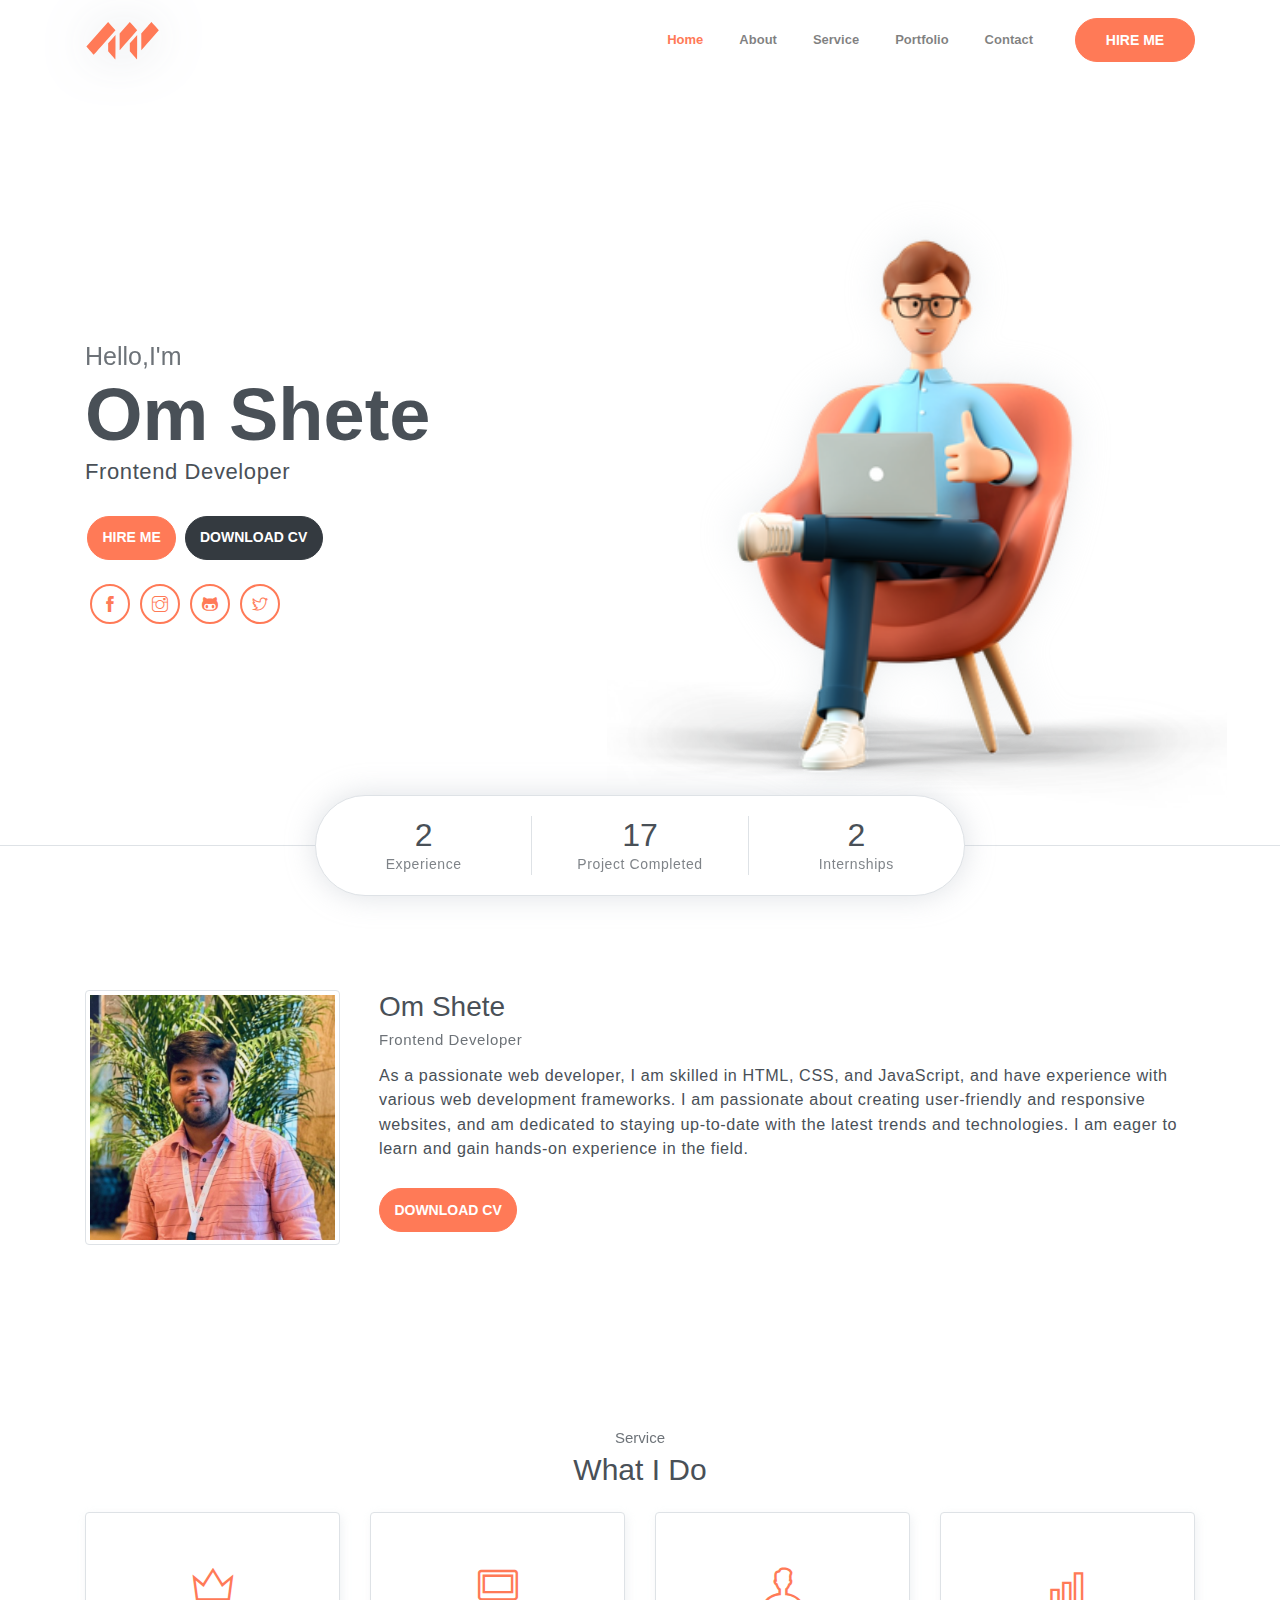
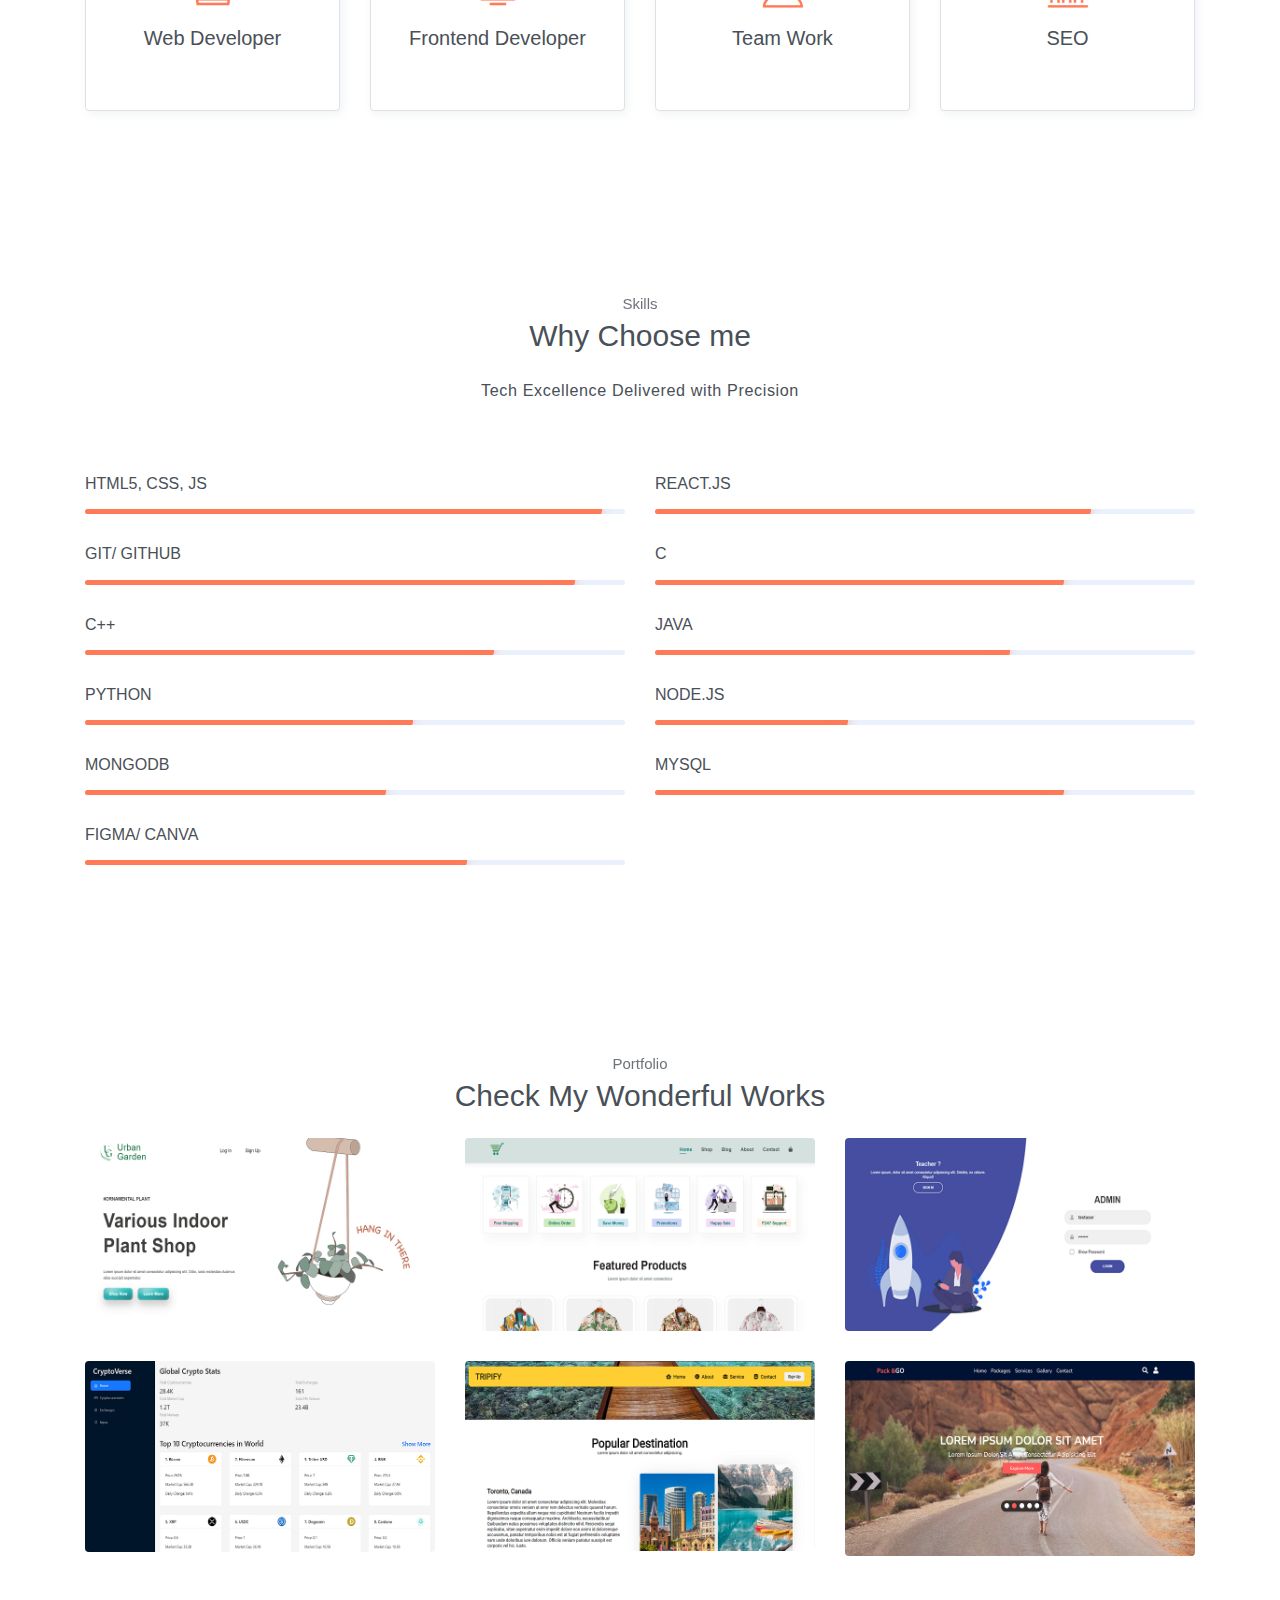
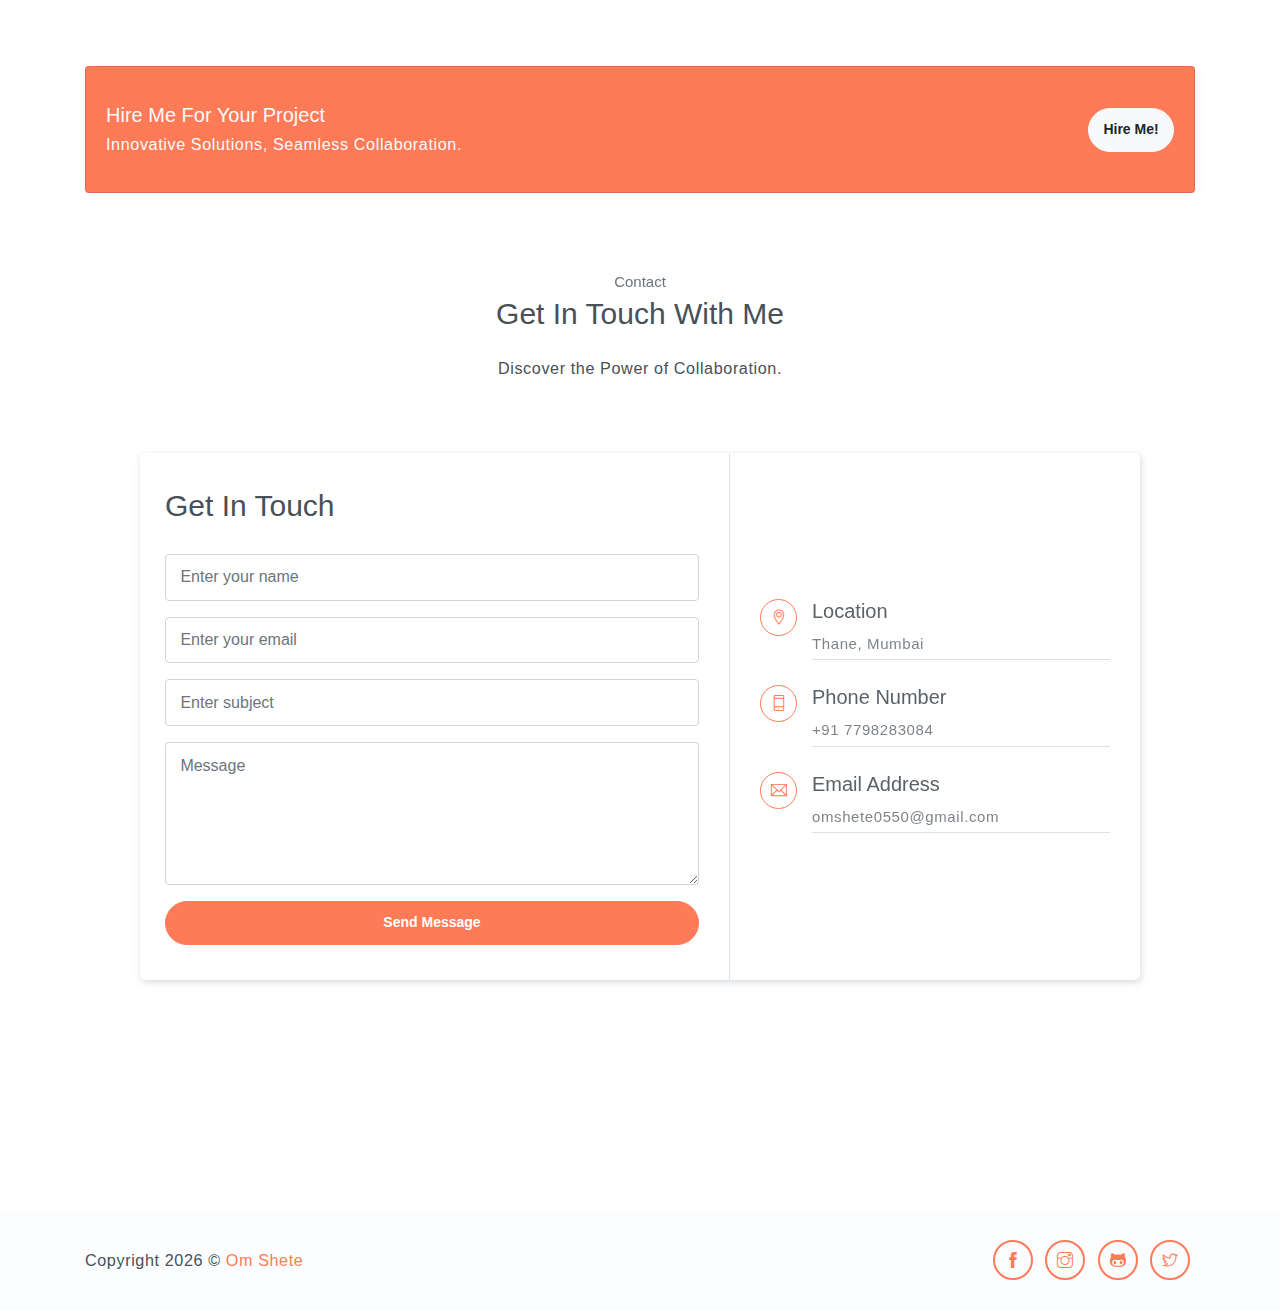
==== commit 158f2573: "updated" ====
--- a/index.html
+++ b/index.html
@@ -73,7 +73,7 @@
                     <a class="down-animation" href="#contact">
                         <button class="btn btn-primary rounded">HIRE ME</button>
                     </a>
-                    <a href="https://drive.google.com/file/d/1FfPMDNkIYEQCUrzBVmGPotAAkCs5XBH-/view?usp=sharing" target="_blank">
+                    <a href="https://drive.google.com/file/d/1ITMUz0p7Uw1eqj8EzRjgr9BogYAE8erd/view?usp=drive_link" target="_blank">
                         <button class="btn btn-dark rounded">DOWNLOAD CV</button>
                     </a>
                 </div>
@@ -123,7 +123,7 @@
                     <h6 class="title">Om Shete</h6>
                     <p class="subtitle">Frontend Developer</p>
                     <p>As a passionate web developer, I am skilled in HTML, CSS, and JavaScript, and have experience with various web development frameworks. I am passionate about creating user-friendly and responsive websites, and am dedicated to staying up-to-date with the latest trends and technologies. I am eager to learn and gain hands-on experience in the field.</p>
-                    <a href="https://drive.google.com/file/d/1FfPMDNkIYEQCUrzBVmGPotAAkCs5XBH-/view?usp=sharing" target="_blank">
+                    <a href="https://drive.google.com/file/d/1ITMUz0p7Uw1eqj8EzRjgr9BogYAE8erd/view?usp=drive_link" target="_blank">
                         <button class="btn btn-primary rounded mt-3">DOWNLOAD CV</button>
                     </a>
                 </div>
@@ -186,59 +186,80 @@
 
             <div class="row text-left">    
                 <div class="col-sm-6">
-                    <h6 class="mb-3">HTML5, CSS, JavaScript</h6>
+                    <h6 class="mb-3">HTML5, CSS, JS</h6>
                     <div class="progress">
                         <div class="progress-bar bg-primary" role="progressbar" style="width: 95%;" aria-valuenow="25"
                             aria-valuemin="0" aria-valuemax="100"><span>95%</span></div>
                     </div>
                 </div>
                 <div class="col-sm-6">
-                    <h6 class="mb-3">ReactJs</h6>
+                    <h6 class="mb-3">REACT.JS</h6>
                     <div class="progress">
                         <div class="progress-bar bg-primary" role="progressbar" style="width: 80%;" aria-valuenow="25"
                             aria-valuemin="0" aria-valuemax="100"><span>80%</span></div>
                     </div>
                 </div>
                 <div class="col-sm-6">
-                    <h6 class="mb-3">NodeJs, ExpressJs, MongoDb</h6>
-                    <div class="progress">
-                        <div class="progress-bar bg-primary" role="progressbar" style="width: 50%;" aria-valuenow="25"
-                            aria-valuemin="0" aria-valuemax="100"><span>50%</span></div>
-                    </div>
-                </div>
-                <div class="col-sm-6">
-                    <h6 class="mb-3">SEO</h6>
+                    <h6 class="mb-3">GIT/ GITHUB</h6>
                     <div class="progress">
                         <div class="progress-bar bg-primary" role="progressbar" style="width: 90%;" aria-valuenow="25"
                             aria-valuemin="0" aria-valuemax="100"><span>90%</span></div>
                     </div>
                 </div>
                 <div class="col-sm-6">
-                    <h6 class="mb-3">Java</h6>
-                    <div class="progress">
-                        <div class="progress-bar bg-primary" role="progressbar" style="width: 95%;" aria-valuenow="25"
-                            aria-valuemin="0" aria-valuemax="100"><span>95%</span></div>
-                    </div>
-                </div>
-                <div class="col-sm-6">
-                    <h6 class="mb-3">Python</h6>
-                    <div class="progress">
-                        <div class="progress-bar bg-primary" role="progressbar" style="width: 80%;" aria-valuenow="25"
-                            aria-valuemin="0" aria-valuemax="100"><span>80%</span></div>
-                    </div>
-                </div>
-                <div class="col-sm-6">
                     <h6 class="mb-3">C</h6>
                     <div class="progress">
-                        <div class="progress-bar bg-primary" role="progressbar" style="width: 50%;" aria-valuenow="25"
-                            aria-valuemin="0" aria-valuemax="100"><span>50%</span></div>
+                        <div class="progress-bar bg-primary" role="progressbar" style="width: 75%;" aria-valuenow="25"
+                            aria-valuemin="0" aria-valuemax="100"><span>75%</span></div>
                     </div>
                 </div>
                 <div class="col-sm-6">
                     <h6 class="mb-3">C++</h6>
                     <div class="progress">
-                        <div class="progress-bar bg-primary" role="progressbar" style="width: 90%;" aria-valuenow="25"
-                            aria-valuemin="0" aria-valuemax="100"><span>90%</span></div>
+                        <div class="progress-bar bg-primary" role="progressbar" style="width: 75%;" aria-valuenow="25"
+                            aria-valuemin="0" aria-valuemax="100"><span>75%</span></div>
+                    </div>
+                </div>
+                <div class="col-sm-6">
+                    <h6 class="mb-3">JAVA</h6>
+                    <div class="progress">
+                        <div class="progress-bar bg-primary" role="progressbar" style="width: 65%;" aria-valuenow="25"
+                            aria-valuemin="0" aria-valuemax="100"><span>65%</span></div>
+                    </div>
+                </div>
+                <div class="col-sm-6">
+                    <h6 class="mb-3">PYTHON</h6>
+                    <div class="progress">
+                        <div class="progress-bar bg-primary" role="progressbar" style="width: 60%;" aria-valuenow="25"
+                            aria-valuemin="0" aria-valuemax="100"><span>60%</span></div>
+                    </div>
+                </div>
+                <div class="col-sm-6">
+                    <h6 class="mb-3">NODE.JS</h6>
+                    <div class="progress">
+                        <div class="progress-bar bg-primary" role="progressbar" style="width: 35%;" aria-valuenow="25"
+                            aria-valuemin="0" aria-valuemax="100"><span>35%</span></div>
+                    </div>
+                </div>
+                <div class="col-sm-6">
+                    <h6 class="mb-3">MONGODB</h6>
+                    <div class="progress">
+                        <div class="progress-bar bg-primary" role="progressbar" style="width: 55%;" aria-valuenow="25"
+                            aria-valuemin="0" aria-valuemax="100"><span>55%</span></div>
+                    </div>
+                </div>
+                <div class="col-sm-6">
+                    <h6 class="mb-3">MYSQL</h6>
+                    <div class="progress">
+                        <div class="progress-bar bg-primary" role="progressbar" style="width: 75%;" aria-valuenow="25"
+                            aria-valuemin="0" aria-valuemax="100"><span>75%</span></div>
+                    </div>
+                </div>
+                <div class="col-sm-6">
+                    <h6 class="mb-3">FIGMA/ CANVA</h6>
+                    <div class="progress">
+                        <div class="progress-bar bg-primary" role="progressbar" style="width: 70%;" aria-valuenow="25"
+                            aria-valuemin="0" aria-valuemax="100"><span>70%</span></div>
                     </div>
                 </div>
             </div>
@@ -267,12 +288,12 @@
                         </div>
                     </div>
                     <div class="img-wrapper">
-                        <img src="assets/imgs/urban-garden.png" alt="">
+                        <img src="assets/imgs/cryptoverse.png" alt="">
                         <div class="overlay">
                             <div class="overlay-infos">
-                                <h5>Urban Garden</h5>
+                                <h5>CryptoVerse</h5>
                                 <!-- <a href="javascript:void(0)"><i class="ti-zoom-in"></i></a> -->
-                                <a href="https://github.com/omshete0550/UrbanGarden" target="_blank"><i class="ti-link"></i></a>
+                                <a href="https://github.com/omshete0550/CryptoApp" target="_blank"><i class="ti-link"></i></a>
                             </div>
                         </div>
                     </div>
@@ -289,24 +310,24 @@
                         </div>
                     </div>
                     <div class="img-wrapper">
-                        <img src="assets/imgs/Wear-me.png" alt="">
+                        <img src="assets/imgs/tripify.png" alt="">
                         <div class="overlay">
                             <div class="overlay-infos">
-                                <h5>Wear Me</h5>
+                                <h5>Tripify</h5>
                                 <!-- <a href="javascript:void(0)"><i class="ti-zoom-in"></i></a> -->
-                                <a href="https://github.com/omshete0550/WearMe" target="_blank"><i class="ti-link"></i></a>
+                                <a href="https://github.com/omshete0550/Tripify" target="_blank"><i class="ti-link"></i></a>
                             </div>
                         </div>
                     </div>
                 </div>
                 <div class="col-sm-4">
                     <div class="img-wrapper">
-                        <img src="assets/imgs/pack-go.png" alt="">
+                        <img src="assets/imgs/time-desk.png" alt="">
                         <div class="overlay">
                             <div class="overlay-infos">
-                                <h5>Pack & go</h5>
+                                <h5>Time Desk</h5>
                                 <!-- <a href="javascript:void(0)"><i class="ti-zoom-in"></i></a> -->
-                                <a href="https://github.com/omshete0550/Pack-GO" target="_blank"><i class="ti-link"></i></a>
+                                <a href="https://github.com/omshete0550/Time-Desk" target="_blank"><i class="ti-link"></i></a>
                             </div>
                         </div>
                     </div>
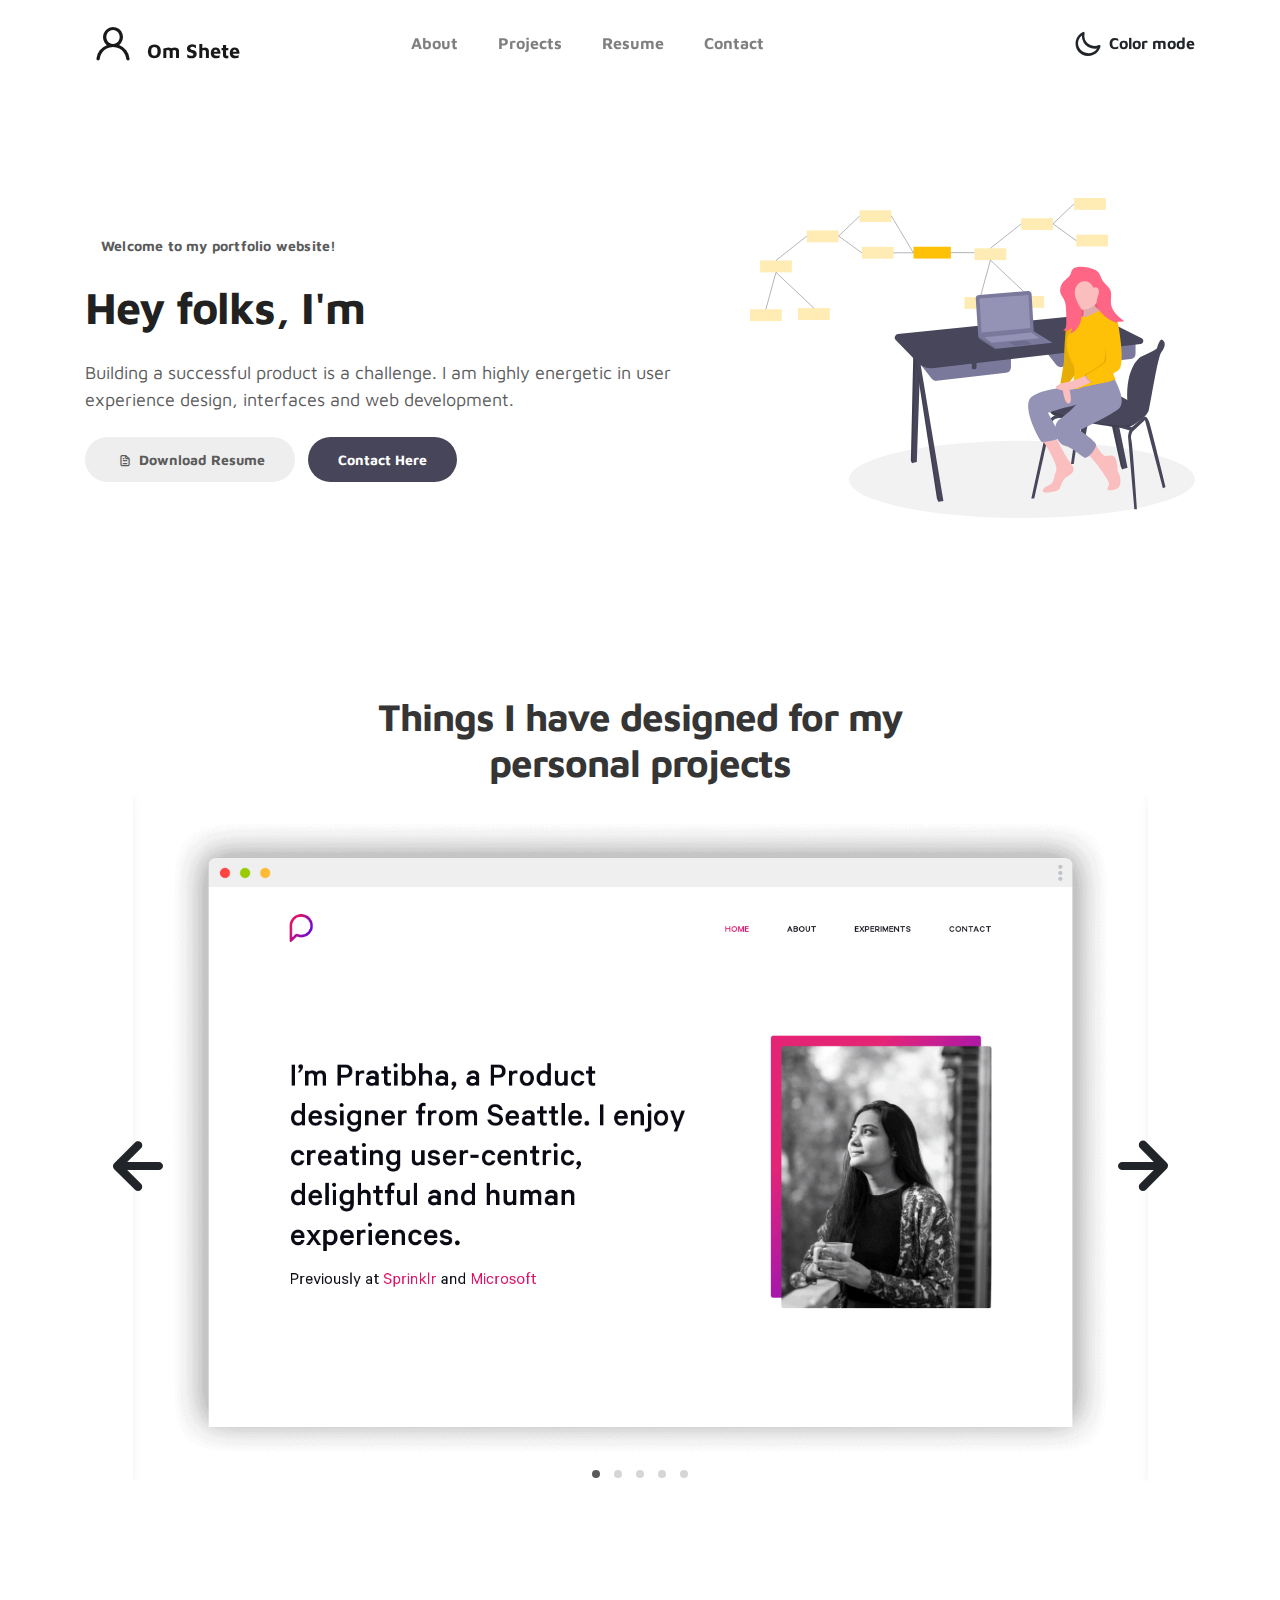
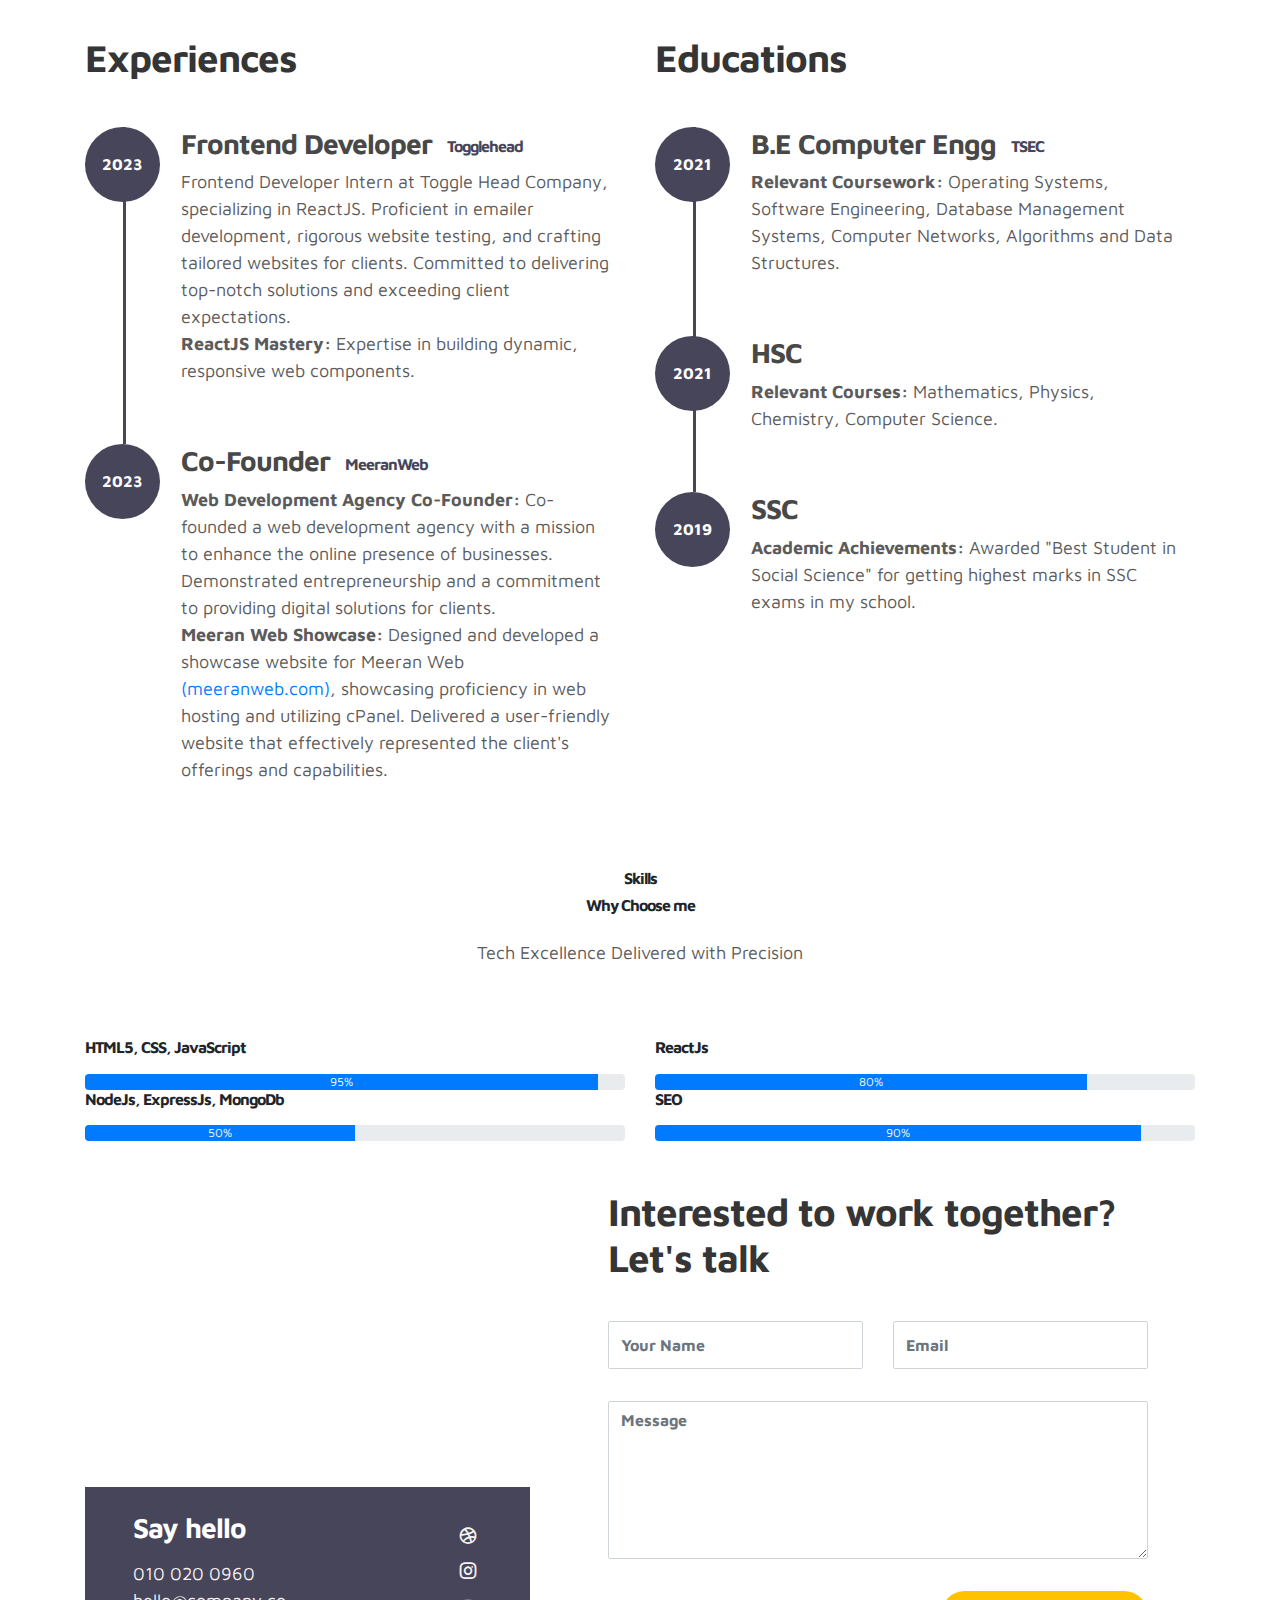
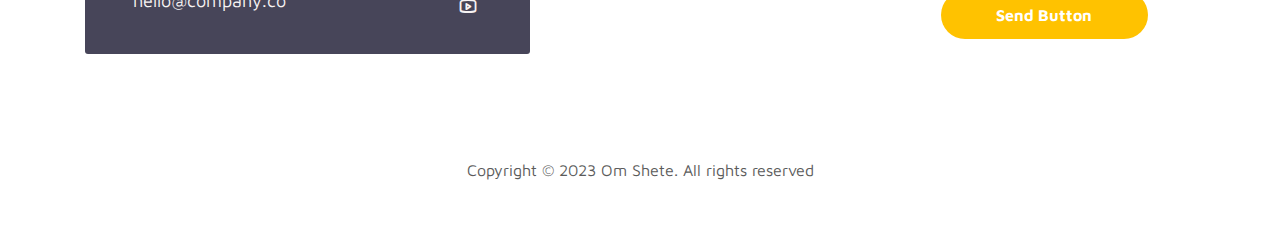
==== commit 24ff9e44: "update" ====
--- a/index.html
+++ b/index.html
@@ -1,588 +1,381 @@
-<!DOCTYPE html>
+<!doctype html>
 <html lang="en">
 
 <head>
-    <meta charset="utf-8">
-    <meta name="viewport" content="width=device-width, initial-scale=1, shrink-to-fit=no">
-    <meta name="description" content="Start your development with Steller landing page.">
-    <meta name="author" content="Devcrud">
-    <title>Om Shete - Portfolio</title>
-
-    <link rel="shortcut icon" href="assets/imgs/logo.svg" type="image/x-icon">
-    <!-- font icons -->
-    <link rel="stylesheet" href="assets/vendors/themify-icons/css/themify-icons.css">
-    <!-- Bootstrap + Steller main styles -->
-    <link rel="stylesheet" href="assets/css/steller.css">
+  <meta charset="utf-8">
+  <meta name="viewport" content="width=device-width, initial-scale=1, shrink-to-fit=no">
+  <meta name="description" content="">
+  <meta name="author" content="">
+
+  <title>Om Shete</title>
+
+  <link rel="stylesheet" href="css/bootstrap.min.css">
+  <link rel="stylesheet" href="css/unicons.css">
+  <link rel="stylesheet" href="css/owl.carousel.min.css">
+  <link rel="stylesheet" href="css/owl.theme.default.min.css">
+  <link rel="stylesheet" href="css/tooplate-style.css">
 </head>
 
-<body data-spy="scroll" data-target=".navbar" data-offset="40" id="home">
-
-    <!-- Page navigation -->
-    <nav class="navbar navbar-expand-lg navbar-light fixed-top" data-spy="affix" data-offset-top="0">
-        <div class="container">
-            <a class="navbar-brand" href="#"><img src="assets/imgs/logo.svg" alt=""></a>
-            <button class="navbar-toggler" type="button" data-toggle="collapse" data-target="#navbarSupportedContent"
-                aria-controls="navbarSupportedContent" aria-expanded="false" aria-label="Toggle navigation">
-                <span class="navbar-toggler-icon"></span>
-            </button>
-
-            <div class="collapse navbar-collapse" id="navbarSupportedContent">
-                <ul class="navbar-nav ml-auto align-items-center">
-                    <li class="nav-item">
-                        <a class="nav-link" href="#home">Home</a>
-                    </li>
-                    <li class="nav-item">
-                        <a class="nav-link" href="#about">About</a>
-                    </li>
-                    <li class="nav-item">
-                        <a class="nav-link" href="#service">Service</a>
-                    </li>
-                    <li class="nav-item">
-                        <a class="nav-link" href="#portfolio">Portfolio</a>
-                    </li>
-                    <!-- <li class="nav-item">
-                        <a class="nav-link" href="#testmonial">Testmonial</a>
-                    </li>
-                    <li class="nav-item">
-                        <a class="nav-link" href="#blog">Blog</a>
-                    </li> -->
-                    <li class="nav-item">
-                        <a class="nav-link" href="#contact">Contact</a>
-                    </li>
-                    <li class="nav-item">
-                        <a class="- btn btn-primary rounded ml-4 down-animation" href="#contact">HIRE ME</a>
-                    </li>
-                    <!-- <li class="nav-item">
-                        <a class="- btn btn-primary rounded ml-4" href="components.html">Copmonents</a>
-                    </li> -->
-                </ul>
-            </div>
-        </div>
-    </nav>
-    <!-- End of page navibation -->
-
-    <!-- Page Header -->
-    <header class="header" id="home">
-        <div class="container">
-            <div class="infos">
-                <h6 class="subtitle">Hello,I'm</h6>
-                <h6 class="title">Om Shete</h6>
-                <p>Frontend Developer</p>
-
-                <div class="buttons pt-3">
-                    <a class="down-animation" href="#contact">
-                        <button class="btn btn-primary rounded">HIRE ME</button>
-                    </a>
-                    <a href="https://drive.google.com/file/d/1ITMUz0p7Uw1eqj8EzRjgr9BogYAE8erd/view?usp=drive_link" target="_blank">
-                        <button class="btn btn-dark rounded">DOWNLOAD CV</button>
-                    </a>
+<body>
+
+  <nav class="navbar navbar-expand-sm navbar-light">
+    <div class="container">
+      <a class="navbar-brand" href="index.html"><i class='uil uil-user'></i> Om Shete</a>
+
+      <button class="navbar-toggler" type="button" data-toggle="collapse" data-target="#navbarNav"
+        aria-controls="navbarNav" aria-expanded="false" aria-label="Toggle navigation">
+        <span class="navbar-toggler-icon"></span>
+        <span class="navbar-toggler-icon"></span>
+        <span class="navbar-toggler-icon"></span>
+      </button>
+
+      <div class="collapse navbar-collapse" id="navbarNav">
+        <ul class="navbar-nav mx-auto">
+          <li class="nav-item">
+            <a href="#about" class="nav-link"><span data-hover="About">About</span></a>
+          </li>
+          <li class="nav-item">
+            <a href="#project" class="nav-link"><span data-hover="Projects">Projects</span></a>
+          </li>
+          <li class="nav-item">
+            <a href="#resume" class="nav-link"><span data-hover="Resume">Resume</span></a>
+          </li>
+          <li class="nav-item">
+            <a href="#contact" class="nav-link"><span data-hover="Contact">Contact</span></a>
+          </li>
+        </ul>
+
+        <ul class="navbar-nav ml-lg-auto">
+          <div class="ml-lg-4">
+            <div class="color-mode d-lg-flex justify-content-center align-items-center">
+              <i class="color-mode-icon"></i>
+              Color mode
+            </div>
+          </div>
+        </ul>
+      </div>
+    </div>
+  </nav>
+
+  <section class="about full-screen d-lg-flex justify-content-center align-items-center" id="about">
+    <div class="container">
+      <div class="row">
+
+        <div class="col-lg-7 col-md-12 col-12 d-flex align-items-center">
+          <div class="about-text">
+            <small class="small-text">Welcome to <span class="mobile-block">my portfolio website!</span></small>
+            <h1 class="animated animated-text">
+              <span class="mr-2">Hey folks, I'm</span>
+              <div class="animated-info">
+                <span class="animated-item">Om Shete</span>
+                <span class="animated-item">Web Designer</span>
+                <span class="animated-item">UI Specialist</span>
+              </div>
+            </h1>
+
+            <p>Building a successful product is a challenge. I am highly energetic in user experience design, interfaces
+              and web development.</p>
+
+            <div class="custom-btn-group mt-4">
+              <a href="https://drive.google.com/file/d/1IBV4Af2KVDzzsNGCDF8ArkY2dpT-IDIq/view?usp=drive_link"
+                class="btn mr-lg-2 custom-btn" target="main"><i class='uil uil-file-alt'></i> Download Resume</a>
+              <a href="#contact" class="btn custom-btn custom-btn-bg custom-btn-link">Contact Here</a>
+            </div>
+          </div>
+        </div>
+
+        <div class="col-lg-5 col-md-12 col-12">
+          <div class="about-image svg">
+            <img src="images/undraw/undraw_software_engineer_lvl5.svg" class="img-fluid" alt="svg image">
+          </div>
+        </div>
+
+      </div>
+    </div>
+  </section>
+
+  <section class="project py-5" id="project">
+    <div class="container">
+
+      <div class="row">
+        <div class="col-lg-11 text-center mx-auto col-12">
+
+          <div class="col-lg-8 mx-auto">
+            <h2>Things I have designed for my personal projects</h2>
+          </div>
+
+          <div class="owl-carousel owl-theme">
+            <div class="item">
+              <div class="project-info">
+                <img src="images/project/project-image01.png" class="img-fluid" alt="project image">
+              </div>
+            </div>
+
+            <div class="item">
+              <div class="project-info">
+                <img src="images/project/project-image02.png" class="img-fluid" alt="project image">
+              </div>
+            </div>
+
+            <div class="item">
+              <div class="project-info">
+                <img src="images/project/project-image03.png" class="img-fluid" alt="project image">
+              </div>
+            </div>
+
+            <div class="item">
+              <div class="project-info">
+                <img src="images/project/project-image04.png" class="img-fluid" alt="project image">
+              </div>
+            </div>
+
+            <div class="item">
+              <div class="project-info">
+                <img src="images/project/project-image05.png" class="img-fluid" alt="project image">
+              </div>
+            </div>
+          </div>
+
+        </div>
+      </div>
+    </div>
+  </section>
+
+  <section class="resume py-5 d-lg-flex justify-content-center align-items-center" id="resume">
+    <div class="container">
+      <div class="row">
+
+        <div class="col-lg-6 col-12">
+          <h2 class="mb-4">Experiences</h2>
+
+          <div class="timeline">
+            <div class="timeline-wrapper">
+              <div class="timeline-yr">
+                <span>2023</span>
+              </div>
+              <div class="timeline-info">
+                <h3><span>Frontend Developer</span><small>Togglehead</small></h3>
+                <p>Frontend Developer Intern at Toggle Head Company, specializing in ReactJS. Proficient in
+                  emailer development, rigorous website testing, and crafting tailored
+                  websites for clients. Committed to delivering top-notch solutions and exceeding client expectations.
+                  <br>
+                  <strong>ReactJS Mastery:</strong> Expertise in building dynamic, responsive web components.
+                </p>
+              </div>
+            </div>
+
+            <div class="timeline-wrapper">
+              <div class="timeline-yr">
+                <span>2023</span>
+              </div>
+              <div class="timeline-info">
+                <h3><span>Co-Founder</span><small>MeeranWeb</small></h3>
+                <p><strong>Web Development Agency Co-Founder:</strong> Co-founded a web development agency with a
+                  mission to enhance the online presence of businesses. Demonstrated entrepreneurship and a commitment
+                  to providing digital solutions for clients.
+                  <br>
+                  <strong>Meeran Web Showcase:</strong> Designed and developed a showcase website for Meeran Web
+                  <a href="http://www.meeranweb.com/" target="main">(meeranweb.com)</a>, showcasing proficiency in web
+                  hosting and utilizing
+                  cPanel. Delivered a user-friendly website that effectively represented the client's offerings and
+                  capabilities.
+                </p>
+              </div>
+            </div>
+
+            <!-- <div class="timeline-wrapper">
+              <div class="timeline-yr">
+                <span>2016</span>
+              </div>
+              <div class="timeline-info">
+                <h3><span>UI Freelancer</h3>
+                <p>Sed fringilla vitae enim sit amet cursus. Sed cursus dictum tortor quis pharetra. Pellentesque
+                  habitant morbi tristique senectus et netus et malesuada fames ac turpis egestas.</p>
+              </div>
+            </div>
+
+            <div class="timeline-wrapper">
+              <div class="timeline-yr">
+                <span>2014</span>
+              </div>
+              <div class="timeline-info">
+                <h3><span>Junior Designer<small>Crafted Co.</small></h3>
+                <p>Cras scelerisque scelerisque condimentum. Nullam at volutpat mi. Nunc auctor ipsum eget magna
+                  consequat viverra.</p>
+              </div>
+            </div> -->
+
+          </div>
+        </div>
+
+        <div class="col-lg-6 col-12">
+          <h2 class="mb-4 mobile-mt-2">Educations</h2>
+
+          <div class="timeline">
+            <div class="timeline-wrapper">
+              <div class="timeline-yr">
+                <span>2021</span>
+              </div>
+              <div class="timeline-info">
+                <h3><span>B.E Computer Engg</span><small>TSEC</small></h3>
+                <p>
+                  <strong>Relevant Coursework:</strong> Operating Systems, Software Engineering, Database Management
+                  Systems, Computer Networks, Algorithms and Data Structures.
+                </p>
+              </div>
+            </div>
+
+            <div class="timeline-wrapper">
+              <div class="timeline-yr">
+                <span>2021</span>
+              </div>
+              <div class="timeline-info">
+                <h3><span>HSC</span><small></small></h3>
+                <p>
+                  <strong>Relevant Courses:</strong> Mathematics, Physics, Chemistry, Computer Science.
+                </p>
+              </div>
+            </div>
+
+            <div class="timeline-wrapper">
+              <div class="timeline-yr">
+                <span>2019</span>
+              </div>
+              <div class="timeline-info">
+                <h3><span>SSC</span><small></small></h3>
+                <p>
+                  <strong>Academic Achievements:</strong> Awarded "Best Student in Social Science" for getting highest
+                  marks in SSC exams in my school.
+                </p>
+              </div>
+            </div>
+
+          </div>
+        </div>
+
+      </div>
+    </div>
+  </section>
+
+  <section class="section">
+    <div class="container text-center">
+      <h6 class="subtitle">Skills</h6>
+      <h6 class="section-title mb-4">Why Choose me</h6>
+      <p class="mb-5 pb-4">Tech Excellence Delivered with Precision</p>
+
+      <div class="row text-left">
+        <div class="col-sm-6">
+          <h6 class="mb-3">HTML5, CSS, JavaScript</h6>
+          <div class="progress">
+            <div class="progress-bar bg-primary" role="progressbar" style="width: 95%;" aria-valuenow="25"
+              aria-valuemin="0" aria-valuemax="100"><span>95%</span></div>
+          </div>
+        </div>
+        <div class="col-sm-6">
+          <h6 class="mb-3">ReactJs</h6>
+          <div class="progress">
+            <div class="progress-bar bg-primary" role="progressbar" style="width: 80%;" aria-valuenow="25"
+              aria-valuemin="0" aria-valuemax="100"><span>80%</span></div>
+          </div>
+        </div>
+        <div class="col-sm-6">
+          <h6 class="mb-3">NodeJs, ExpressJs, MongoDb</h6>
+          <div class="progress">
+            <div class="progress-bar bg-primary" role="progressbar" style="width: 50%;" aria-valuenow="25"
+              aria-valuemin="0" aria-valuemax="100"><span>50%</span></div>
+          </div>
+        </div>
+        <div class="col-sm-6">
+          <h6 class="mb-3">SEO</h6>
+          <div class="progress">
+            <div class="progress-bar bg-primary" role="progressbar" style="width: 90%;" aria-valuenow="25"
+              aria-valuemin="0" aria-valuemax="100"><span>90%</span></div>
+          </div>
+        </div>
+      </div>
+    </div>
+  </section>
+
+  <section class="contact py-5" id="contact">
+    <div class="container">
+      <div class="row">
+
+        <div class="col-lg-5 mr-lg-5 col-12">
+          <div class="google-map w-100">
+            <iframe
+              src="https://www.google.com/maps/embed?pb=!1m18!1m12!1m3!1d120562.31417578866!2d72.91905850083215!3d19.21387353586798!2m3!1f0!2f0!3f0!3m2!1i1024!2i768!4f13.1!3m3!1m2!1s0x3be7b8fcfe76fd59%3A0xcf367d85f7c50283!2sThane%2C%20Maharashtra!5e0!3m2!1sen!2sin!4v1696254151150!5m2!1sen!2sin"
+              width="400" height="300" style="border:0;" allowfullscreen="" loading="lazy"
+              referrerpolicy="no-referrer-when-downgrade"></iframe>
+          </div>
+
+          <div class="contact-info d-flex justify-content-between align-items-center py-4 px-lg-5">
+            <div class="contact-info-item">
+              <h3 class="mb-3 text-white">Say hello</h3>
+              <p class="footer-text mb-0">010 020 0960</p>
+              <p><a href="mailto:hello@company.co">hello@company.co</a></p>
+            </div>
+
+            <ul class="social-links">
+              <li><a href="#" class="uil uil-dribbble" data-toggle="tooltip" data-placement="left" title="Dribbble"></a>
+              </li>
+              <li><a href="#" class="uil uil-instagram" data-toggle="tooltip" data-placement="left"
+                  title="Instagram"></a></li>
+              <li><a href="#" class="uil uil-youtube" data-toggle="tooltip" data-placement="left" title="Youtube"></a>
+              </li>
+            </ul>
+          </div>
+        </div>
+
+        <div class="col-lg-6 col-12">
+          <div class="contact-form">
+            <h2 class="mb-4">Interested to work together? Let's talk</h2>
+
+            <form action="" method="get">
+              <div class="row">
+                <div class="col-lg-6 col-12">
+                  <input type="text" class="form-control" name="name" placeholder="Your Name" id="name">
                 </div>
 
-                <div class="socials mt-4">
-                    <a class="social-item" href="https://www.facebook.com/om.shete.186" target="_blank"><i
-                            class="ti-facebook"></i></a>
-                    <a class="social-item" href="https://www.instagram.com/omshete_0550/"><i
-                            class="ti-instagram"></i></a>
-                    <a class="social-item" href="https://github.com/omshete0550" target="_blank"><i
-                            class="ti-github"></i></a>
-                    <a class="social-item" href="https://twitter.com/omshete0550" target="_blank"><i
-                            class="ti-twitter"></i></a>
+                <div class="col-lg-6 col-12">
+                  <input type="email" class="form-control" name="email" placeholder="Email" id="email">
                 </div>
-            </div>
-            <div class="img-holder">
-                <img src="assets/imgs/mainImg.png" alt="">
-            </div>
-        </div>
-
-        <!-- Header-widget -->
-        <div class="widget">
-            <div class="widget-item">
-                <h2 id="infinity" class="counter" data-from="0" data-to="2" data-speed="1000"></h2>
-                <p>Experience</p>
-            </div>
-            <div class="widget-item">
-                <h2 id="infinity" class="counter" data-from="0" data-to="20" data-speed="1000"></h2>
-                <p>Project Completed</p>
-            </div>
-            <div class="widget-item">
-                <h2 id="infinity" class="counter" data-from="0" data-to="2" data-speed="1000"></h2>
-                <p>Internships</p>
-            </div>
-        </div>
-    </header>
-    <!-- End of Page Header -->
-
-    <!-- About section -->
-    <section id="about" class="section mt-3">
-        <div class="container mt-5">
-            <div class="row text-center text-md-left">
-                <div class="col-md-3">
-                    <img src="assets/imgs/avatar.jpeg" alt="" class="img-thumbnail mb-4">
+
+                <div class="col-12">
+                  <textarea name="message" rows="6" class="form-control" id="message" placeholder="Message"></textarea>
                 </div>
-                <div class="pl-md-4 col-md-9">
-                    <h6 class="title">Om Shete</h6>
-                    <p class="subtitle">Frontend Developer</p>
-                    <p>As a passionate web developer, I am skilled in HTML, CSS, and JavaScript, and have experience with various web development frameworks. I am passionate about creating user-friendly and responsive websites, and am dedicated to staying up-to-date with the latest trends and technologies. I am eager to learn and gain hands-on experience in the field.</p>
-                    <a href="https://drive.google.com/file/d/1ITMUz0p7Uw1eqj8EzRjgr9BogYAE8erd/view?usp=drive_link" target="_blank">
-                        <button class="btn btn-primary rounded mt-3">DOWNLOAD CV</button>
-                    </a>
+
+                <div class="ml-lg-auto col-lg-5 col-12">
+                  <input type="submit" class="form-control submit-btn" value="Send Button">
                 </div>
-            </div>
-        </div>
-    </section>
-
-    <!-- Service section -->
-    <section id="service" class="section">
-        <div class="container text-center">
-            <h6 class="subtitle">Service</h6>
-            <h6 class="section-title mb-4">What I Do</h6>
-            <!-- <p class="mb-5 pb-4">Lorem ipsum dolor sit amet, consectetur adipisicing elit. In alias dignissimos. <br>
-                rerum commodi corrupti, temporibus non quam.</p> -->
-
-            <div class="row">
-                <div class="col-sm-6 col-md-3 mb-4">
-                    <div class="custom-card card border">
-                        <div class="card-body">
-                            <i class="icon ti-crown"></i>
-                            <h5>Web Developer</h5>
-                        </div>
-                    </div>
-                </div>
-                <div class="col-sm-6 col-md-3 mb-4">
-                    <div class="custom-card card border">
-                        <div class="card-body">
-                            <i class="icon ti-desktop"></i>
-                            <h5>Frontend Developer</h5>
-                        </div>
-                    </div>
-                </div>
-                <div class="col-sm-6 col-md-3 mb-4">
-                    <div class="custom-card card border">
-                        <div class="card-body">
-                            <i class="icon ti-user"></i>
-                            <h5>Team Work</h5>
-                        </div>
-                    </div>
-                </div>
-                <div class="col-sm-6 col-md-3 mb-4">
-                    <div class="custom-card card border">
-                        <div class="card-body">
-                            <i class="icon ti-bar-chart"></i>
-                            <h5>SEO</h5>
-                        </div>
-                    </div>
-                </div>
-            </div>
-        </div>
-    </section>
-    <!-- End of Sectoin -->
-
-    <!-- Skills section -->
-    <section class="section">
-        <div class="container text-center">
-            <h6 class="subtitle">Skills</h6>
-            <h6 class="section-title mb-4">Why Choose me</h6>
-            <p class="mb-5 pb-4">Tech Excellence Delivered with Precision</p>
-
-            <div class="row text-left">    
-                <div class="col-sm-6">
-                    <h6 class="mb-3">HTML5, CSS, JS</h6>
-                    <div class="progress">
-                        <div class="progress-bar bg-primary" role="progressbar" style="width: 95%;" aria-valuenow="25"
-                            aria-valuemin="0" aria-valuemax="100"><span>95%</span></div>
-                    </div>
-                </div>
-                <div class="col-sm-6">
-                    <h6 class="mb-3">REACT.JS</h6>
-                    <div class="progress">
-                        <div class="progress-bar bg-primary" role="progressbar" style="width: 80%;" aria-valuenow="25"
-                            aria-valuemin="0" aria-valuemax="100"><span>80%</span></div>
-                    </div>
-                </div>
-                <div class="col-sm-6">
-                    <h6 class="mb-3">GIT/ GITHUB</h6>
-                    <div class="progress">
-                        <div class="progress-bar bg-primary" role="progressbar" style="width: 90%;" aria-valuenow="25"
-                            aria-valuemin="0" aria-valuemax="100"><span>90%</span></div>
-                    </div>
-                </div>
-                <div class="col-sm-6">
-                    <h6 class="mb-3">C</h6>
-                    <div class="progress">
-                        <div class="progress-bar bg-primary" role="progressbar" style="width: 75%;" aria-valuenow="25"
-                            aria-valuemin="0" aria-valuemax="100"><span>75%</span></div>
-                    </div>
-                </div>
-                <div class="col-sm-6">
-                    <h6 class="mb-3">C++</h6>
-                    <div class="progress">
-                        <div class="progress-bar bg-primary" role="progressbar" style="width: 75%;" aria-valuenow="25"
-                            aria-valuemin="0" aria-valuemax="100"><span>75%</span></div>
-                    </div>
-                </div>
-                <div class="col-sm-6">
-                    <h6 class="mb-3">JAVA</h6>
-                    <div class="progress">
-                        <div class="progress-bar bg-primary" role="progressbar" style="width: 65%;" aria-valuenow="25"
-                            aria-valuemin="0" aria-valuemax="100"><span>65%</span></div>
-                    </div>
-                </div>
-                <div class="col-sm-6">
-                    <h6 class="mb-3">PYTHON</h6>
-                    <div class="progress">
-                        <div class="progress-bar bg-primary" role="progressbar" style="width: 60%;" aria-valuenow="25"
-                            aria-valuemin="0" aria-valuemax="100"><span>60%</span></div>
-                    </div>
-                </div>
-                <div class="col-sm-6">
-                    <h6 class="mb-3">NODE.JS</h6>
-                    <div class="progress">
-                        <div class="progress-bar bg-primary" role="progressbar" style="width: 35%;" aria-valuenow="25"
-                            aria-valuemin="0" aria-valuemax="100"><span>35%</span></div>
-                    </div>
-                </div>
-                <div class="col-sm-6">
-                    <h6 class="mb-3">MONGODB</h6>
-                    <div class="progress">
-                        <div class="progress-bar bg-primary" role="progressbar" style="width: 55%;" aria-valuenow="25"
-                            aria-valuemin="0" aria-valuemax="100"><span>55%</span></div>
-                    </div>
-                </div>
-                <div class="col-sm-6">
-                    <h6 class="mb-3">MYSQL</h6>
-                    <div class="progress">
-                        <div class="progress-bar bg-primary" role="progressbar" style="width: 75%;" aria-valuenow="25"
-                            aria-valuemin="0" aria-valuemax="100"><span>75%</span></div>
-                    </div>
-                </div>
-                <div class="col-sm-6">
-                    <h6 class="mb-3">FIGMA/ CANVA</h6>
-                    <div class="progress">
-                        <div class="progress-bar bg-primary" role="progressbar" style="width: 70%;" aria-valuenow="25"
-                            aria-valuemin="0" aria-valuemax="100"><span>70%</span></div>
-                    </div>
-                </div>
-            </div>
-        </div>
-    </section>
-    <!-- End of Skills sections -->
-
-    <!-- Portfolio section -->
-    <section id="portfolio" class="section">
-        <div class="container text-center">
-            <h6 class="subtitle">Portfolio</h6>
-            <h6 class="section-title mb-4">Check My Wonderful Works</h6>
-            <!-- <p class="mb-5 pb-4">Lorem ipsum dolor sit amet, consectetur adipisicing elit. In alias dignissimos. <br>
-                rerum commodi corrupti, temporibus non quam.</p> -->
-
-            <div class="row">
-                <div class="col-sm-4">
-                    <div class="img-wrapper">
-                        <img src="assets/imgs/urban-garden.png" alt="">
-                        <div class="overlay">
-                            <div class="overlay-infos">
-                                <h5>Urban Garden</h5>
-                                <!-- <a href="javascript:void(0)"><i class="ti-zoom-in"></i></a> -->
-                                <a href="https://github.com/omshete0550/UrbanGarden" target="_blank"><i class="ti-link"></i></a>
-                            </div>
-                        </div>
-                    </div>
-                    <div class="img-wrapper">
-                        <img src="assets/imgs/cryptoverse.png" alt="">
-                        <div class="overlay">
-                            <div class="overlay-infos">
-                                <h5>CryptoVerse</h5>
-                                <!-- <a href="javascript:void(0)"><i class="ti-zoom-in"></i></a> -->
-                                <a href="https://github.com/omshete0550/CryptoApp" target="_blank"><i class="ti-link"></i></a>
-                            </div>
-                        </div>
-                    </div>
-                </div>
-                <div class="col-sm-4">
-                    <div class="img-wrapper">
-                        <img src="assets/imgs/Wear-me.png" alt="">
-                        <div class="overlay">
-                            <div class="overlay-infos">
-                                <h5>Wear Me</h5>
-                                <!-- <a href="javascript:void(0)"><i class="ti-zoom-in"></i></a> -->
-                                <a href="https://github.com/omshete0550/WearMe" target="_blank"><i class="ti-link"></i></a>
-                            </div>
-                        </div>
-                    </div>
-                    <div class="img-wrapper">
-                        <img src="assets/imgs/tripify.png" alt="">
-                        <div class="overlay">
-                            <div class="overlay-infos">
-                                <h5>Tripify</h5>
-                                <!-- <a href="javascript:void(0)"><i class="ti-zoom-in"></i></a> -->
-                                <a href="https://github.com/omshete0550/Tripify" target="_blank"><i class="ti-link"></i></a>
-                            </div>
-                        </div>
-                    </div>
-                </div>
-                <div class="col-sm-4">
-                    <div class="img-wrapper">
-                        <img src="assets/imgs/time-desk.png" alt="">
-                        <div class="overlay">
-                            <div class="overlay-infos">
-                                <h5>Time Desk</h5>
-                                <!-- <a href="javascript:void(0)"><i class="ti-zoom-in"></i></a> -->
-                                <a href="https://github.com/omshete0550/Time-Desk" target="_blank"><i class="ti-link"></i></a>
-                            </div>
-                        </div>
-                    </div>
-                    <div class="img-wrapper">
-                        <img src="assets/imgs/pack-go.png" alt="">
-                        <div class="overlay">
-                            <div class="overlay-infos">
-                                <h5>Pack & go</h5>
-                                <!-- <a href="javascript:void(0)"><i class="ti-zoom-in"></i></a> -->
-                                <a href="https://github.com/omshete0550/Pack-GO" target="_blank"><i class="ti-link"></i></a>
-                            </div>
-                        </div>
-                    </div>
-                </div>
-            </div>
-
-        </div>
-    </section>
-    <!-- End of portfolio section -->
-
-    <!-- Testmonial Section -->
-    <!-- <section id="testmonial" class="section">
-        <div class="container text-center">
-            <h6 class="subtitle">Testmonial</h6>
-            <h6 class="section-title mb-4">What People Say About Me</h6>
-            <p class="mb-5 pb-4">Lorem ipsum dolor sit amet, consectetur adipisicing elit. In alias dignissimos. <br>
-                rerum commodi corrupti, temporibus non quam.</p>
-
-
-            <div id="carouselExampleIndicators" class="carousel slide" data-ride="carousel">
-                <ol class="carousel-indicators">
-                    <li data-target="#carouselExampleIndicators" data-slide-to="0" class="active"></li>
-                    <li data-target="#carouselExampleIndicators" data-slide-to="1"></li>
-                    <li data-target="#carouselExampleIndicators" data-slide-to="2"></li>
-                </ol>
-                <div class="carousel-inner">
-                    <div class="carousel-item active">
-                        <div class="card testmonial-card border">
-                            <div class="card-body">
-                                <img src="assets/imgs/avatar-1.jpg" alt="">
-                                <p>Lorem ipsum dolor sit amet, consectetur adipisicing elit. Magnam nostrum voluptates
-                                    in enim vel amet?</p>
-                                <h1 class="title">Emma Re</h1>
-                                <h1 class="subtitle">Graphic Designer</h1>
-                            </div>
-                        </div>
-                    </div>
-                    <div class="carousel-item">
-                        <div class="card testmonial-card border">
-                            <div class="card-body">
-                                <img src="assets/imgs/avatar-2.jpg" alt="">
-                                <p>Lorem ipsum dolor sit amet, consectetur adipisicing elit. Magnam nostrum voluptates
-                                    in enim vel amet?</p>
-                                <h1 class="title">James Bert</h1>
-                                <h1 class="subtitle">Web Designer</h1>
-                            </div>
-                        </div>
-                    </div>
-                    <div class="carousel-item">
-                        <div class="card testmonial-card border">
-                            <div class="card-body">
-                                <img src="assets/imgs/avatar-3.jpg" alt="">
-                                <p>Lorem ipsum dolor sit amet, consectetur adipisicing elit. Magnam nostrum voluptates
-                                    in enim vel amet?</p>
-                                <h1 class="title">Michael Abra</h1>
-                                <h1 class="subtitle">Web Developer</h1>
-                            </div>
-                        </div>
-                    </div>
-                </div>
-            </div>
-        </div>
-    </section> -->
-    <!-- End of testmonial section -->
-
-    <!-- Blog Section -->
-    <!-- <section id="blog" class="section">
-        <div class="container text-center">
-            <h6 class="subtitle">My Blogs</h6>
-            <h6 class="section-title mb-4">Latest News</h6>
-            <p class="mb-5 pb-4">Lorem ipsum dolor sit amet, consectetur adipisicing elit. In alias dignissimos. <br> rerum commodi corrupti, temporibus non quam.</p>
-
-            <div class="row text-left">
-                <div class="col-md-4">
-                    <div class="card border mb-4">
-                        <img src="assets/imgs/blog-1.jpg" alt="" class="card-img-top w-100">
-                        <div class="card-body">
-                            <h5 class="card-title">Designe for Everyone</h5>
-                            <div class="post-details">
-                                <a href="javascript:void(0)">Posted By: Admin</a>
-                                <a href="javascript:void(0)"><i class="ti-thumb-up"></i> 456</a>
-                                <a href="javascript:void(0)"><i class="ti-comment"></i> 123</a>
-                            </div>
-                            <p>Lorem ipsum dolor sit amet, consectetur adipisicing elit. Ut ad vel dolorum, iusto velit, minima? Voluptas nemo harum impedit nisi.</p>
-                            <a href="javascript:void(0)">Read More..</a>
-                        </div>
-                    </div>
-                </div>
-                <div class="col-md-4">
-                    <div class="card border mb-4">
-                        <img src="assets/imgs/blog-2.jpg" alt="" class="card-img-top w-100">
-                        <div class="card-body">
-                            <h5 class="card-title">Web Layouts</h5>
-                            <div class="post-details">
-                                <a href="javascript:void(0)">Posted By: Admin</a>
-                                <a href="javascript:void(0)"><i class="ti-thumb-up"></i> 456</a>
-                                <a href="javascript:void(0)"><i class="ti-comment"></i> 123</a>
-                            </div>
-                            <p>Lorem ipsum dolor sit amet, consectetur adipisicing elit. Ut ad vel dolorum, iusto velit, minima? Voluptas nemo harum impedit nisi.</p>
-                            <a href="javascript:void(0)">Read More..</a>
-                        </div>
-                    </div>
-                </div>
-                <div class="col-md-4">
-                    <div class="card border mb-4">
-                        <img src="assets/imgs/blog-3.jpg" alt="" class="card-img-top w-100">
-                        <div class="card-body">
-                            <h5 class="card-title">Bootstrap Framework</h5>
-                            <div class="post-details">
-                                <a href="javascript:void(0)">Posted By: Admin</a>
-                                <a href="javascript:void(0)"><i class="ti-thumb-up"></i> 456</a>
-                                <a href="javascript:void(0)"><i class="ti-comment"></i> 123</a>
-                            </div>
-                            <p>Lorem ipsum dolor sit amet, consectetur adipisicing elit. Ut ad vel dolorum, iusto velit, minima? Voluptas nemo harum impedit nisi.</p>
-                            <a href="javascript:void(0)">Read More..</a>
-                        </div>
-                    </div>
-                </div>
-            </div>
-        </div>
-    </section> -->
-
-    <!-- Hire me section -->
-    <section class="bg-gray p-0 section">
-        <div class="container">
-            <div class="card bg-primary">
-                <div class="card-body text-light">
-                    <div class="row align-items-center">
-                        <div class="col-sm-9 text-center text-sm-left">
-                            <h5 class="mt-3">Hire Me For Your Project</h5>
-                            <p class="mb-3">Innovative Solutions, Seamless Collaboration. </p>
-                        </div>
-                        <div class="col-sm-3 text-center text-sm-right">
-                            <a class="down-animation" href="#contact">
-                                <button class="btn btn-light rounded">Hire Me!</button>
-                            </a>
-                        </div>
-                    </div>
-                </div>
-            </div>
-        </div>
-    </section>
-    <!-- End od Hire me section. -->
-
-    <!-- Contact Section -->
-    <section id="contact" class="position-relative section">
-        <div class="container text-center">
-            <h6 class="subtitle">Contact</h6>
-            <h6 class="section-title mb-4">Get In Touch With Me</h6>
-            <p class="mb-5 pb-4">Discover the Power of Collaboration.</p>
-
-            <div class="contact text-left">
-                <div class="form">
-                    <!-- <h6 class="subtitle">Available 24/7</h6> -->
-                    <h6 class="section-title mb-4">Get In Touch</h6>
-                    <form>
-                        <div class="form-group">
-                            <input type="text" class="form-control" id="exampleInputEmail1"
-                                aria-describedby="emailHelp" placeholder="Enter your name" required>
-                        </div>
-                        <div class="form-group">
-                            <input type="email" class="form-control" id="exampleInputEmail1"
-                                aria-describedby="emailHelp" placeholder="Enter your email" required>
-                        </div>
-                        <div class="form-group">
-                            <input type="text" class="form-control" id="exampleInputEmail1"
-                                aria-describedby="emailHelp" placeholder="Enter subject" required>
-                        </div>
-                        <!-- <div class="form-group">
-                            <input type="password" class="form-control" id="exampleInputPassword1" placeholder="Password" required>
-                        </div> -->
-                        <div class="form-group">
-                            <textarea name="contact-message" id="" cols="30" rows="5" class="form-control"
-                                placeholder="Message"></textarea>
-                        </div>
-                        <button type="submit" class="btn btn-primary btn-block rounded w-lg">Send Message</button>
-                    </form>
-                </div>
-                <div class="contact-infos">
-                    <div class="item">
-                        <i class="ti-location-pin"></i>
-                        <div class="">
-                            <h5>Location</h5>
-                            <p>Thane, Mumbai</p>
-                        </div>
-                    </div>
-                    <div class="item">
-                        <i class="ti-mobile"></i>
-                        <div>
-                            <h5>Phone Number</h5>
-                            <p>+91 7798283084</p>
-                        </div>
-                    </div>
-                    <div class="item">
-                        <i class="ti-email"></i>
-                        <div class="mb-0">
-                            <h5>Email Address</h5>
-                            <p>omshete0550@gmail.com</p>
-                        </div>
-                    </div>
-                </div>
-            </div>
-        </div>
-        <div id="map">
-            <iframe src="https://www.google.com/maps/embed?pb=!1m18!1m12!1m3!1d120562.31417578866!2d72.91905850083215!3d19.21387353586798!2m3!1f0!2f0!3f0!3m2!1i1024!2i768!4f13.1!3m3!1m2!1s0x3be7b8fcfe76fd59%3A0xcf367d85f7c50283!2sThane%2C%20Maharashtra!5e0!3m2!1sen!2sin!4v1691304909830!5m2!1sen!2sin" width="600" height="450" style="border:0;" allowfullscreen="" loading="lazy" referrerpolicy="no-referrer-when-downgrade">
-            </iframe>
-        </div>
-    </section>
-    <!-- End of Contact Section -->
-
-    <!-- Page Footer -->
-    <footer class="page-footer">
-        <div class="container">
-            <div class="row align-items-center">
-                <div class="col-sm-6">
-                    <p>Copyright
-                        <script>document.write(new Date().getFullYear())</script> &copy; <a href="index.html"
-                            target="_blank">Om Shete</a>
-                    </p>
-                </div>
-                <div class="col-sm-6">
-                    <div class="socials">
-                        <a class="social-item" href="https://www.facebook.com/om.shete.186" target="_blank"><i
-                                class="ti-facebook"></i></a>
-                        <a class="social-item" href="https://www.instagram.com/omshete_0550/"><i
-                                class="ti-instagram"></i></a>
-                        <a class="social-item" href="https://github.com/omshete0550" target="_blank"><i
-                                class="ti-github"></i></a>
-                        <a class="social-item" href="https://twitter.com/omshete0550" target="_blank"><i
-                                class="ti-twitter"></i></a>
-                    </div>
-                </div>
-            </div>
-        </div>
-    </footer>
-    <!-- End of page footer -->
-
-    <!-- core  -->
-    <script src="assets/vendors/jquery/jquery-3.4.1.js"></script>
-    <script src="assets/vendors/bootstrap/bootstrap.bundle.js"></script>
-    <!-- bootstrap 3 affix -->
-    <script src="assets/vendors/bootstrap/bootstrap.affix.js"></script>
-
-    <!-- steller js -->
-    <script src="assets/js/steller.js"></script>
+              </div>
+            </form>
+          </div>
+        </div>
+
+      </div>
+    </div>
+  </section>
+
+  <footer class="footer py-5">
+    <div class="container">
+      <div class="row">
+
+        <div class="col-lg-12 col-12">
+          <p class="copyright-text text-center">Copyright &copy; 2023 Om Shete. All rights reserved</p>
+        </div>
+
+      </div>
+    </div>
+  </footer>
+
+  <script src="js/jquery-3.3.1.min.js"></script>
+  <script src="js/popper.min.js"></script>
+  <script src="js/bootstrap.min.js"></script>
+  <script src="js/Headroom.js"></script>
+  <script src="js/jQuery.headroom.js"></script>
+  <script src="js/owl.carousel.min.js"></script>
+  <script src="js/smoothscroll.js"></script>
+  <script src="js/custom.js"></script>
 
 </body>
 
--- a/css/unicons.css
+++ b/css/unicons.css
@@ -0,0 +1,1058 @@
+@font-face {
+  font-family: 'unicons';
+  src: url('../font/unicons.eot?42479262');
+  src: url('../font/unicons.eot?42479262#iefix') format('embedded-opentype'),
+       url('../font/unicons.woff2?42479262') format('woff2'),
+       url('../font/unicons.woff?42479262') format('woff'),
+       url('../font/unicons.ttf?42479262') format('truetype'),
+       url('../font/unicons.svg?42479262#unicons') format('svg');
+  font-weight: normal;
+  font-style: normal;
+}
+/* Chrome hack: SVG is rendered more smooth in Windozze. 100% magic, uncomment if you need it. */
+/* Note, that will break hinting! In other OS-es font will be not as sharp as it could be */
+/*
+@media screen and (-webkit-min-device-pixel-ratio:0) {
+  @font-face {
+    font-family: 'unicons';
+    src: url('../font/unicons.svg?42479262#unicons') format('svg');
+  }
+}
+*/
+ 
+ [class^="uil-"]:before, [class*=" uil-"]:before {
+  font-family: "unicons";
+  font-style: normal;
+  font-weight: normal;
+  speak: none;
+ 
+  display: inline-block;
+  text-decoration: inherit;
+  width: 1em;
+  margin-right: .2em;
+  text-align: center;
+  /* opacity: .8; */
+ 
+  /* For safety - reset parent styles, that can break glyph codes*/
+  font-variant: normal;
+  text-transform: none;
+ 
+  /* fix buttons height, for twitter bootstrap */
+  line-height: 1em;
+ 
+  /* Animation center compensation - margins should be symmetric */
+  /* remove if not needed */
+  margin-left: .2em;
+ 
+  /* you can be more comfortable with increased icons size */
+  /* font-size: 120%; */
+ 
+  /* Font smoothing. That was taken from TWBS */
+  -webkit-font-smoothing: antialiased;
+  -moz-osx-font-smoothing: grayscale;
+ 
+  /* Uncomment for 3D effect */
+  /* text-shadow: 1px 1px 1px rgba(127, 127, 127, 0.3); */
+}
+ 
+.uil-abacus:before { content: '\e800'; } /* '' */
+.uil-accessible-icon-alt:before { content: '\e801'; } /* '' */
+.uil-adjust-alt:before { content: '\e802'; } /* '' */
+.uil-adjust-circle:before { content: '\e803'; } /* '' */
+.uil-adjust-half:before { content: '\e804'; } /* '' */
+.uil-adjust:before { content: '\e805'; } /* '' */
+.uil-airplay:before { content: '\e806'; } /* '' */
+.uil-align-alt:before { content: '\e807'; } /* '' */
+.uil-align-center-alt:before { content: '\e808'; } /* '' */
+.uil-align-center-h:before { content: '\e809'; } /* '' */
+.uil-align-center-justify:before { content: '\e80a'; } /* '' */
+.uil-align-center-v:before { content: '\e80b'; } /* '' */
+.uil-align-center:before { content: '\e80c'; } /* '' */
+.uil-align-justify:before { content: '\e80d'; } /* '' */
+.uil-align-left-justify:before { content: '\e80e'; } /* '' */
+.uil-align-left:before { content: '\e80f'; } /* '' */
+.uil-align-letter-right:before { content: '\e810'; } /* '' */
+.uil-align-right-justify:before { content: '\e811'; } /* '' */
+.uil-align-right:before { content: '\e812'; } /* '' */
+.uil-align:before { content: '\e813'; } /* '' */
+.uil-ambulance:before { content: '\e814'; } /* '' */
+.uil-analysis:before { content: '\e815'; } /* '' */
+.uil-analytics:before { content: '\e816'; } /* '' */
+.uil-anchor:before { content: '\e817'; } /* '' */
+.uil-android-phone-slash:before { content: '\e818'; } /* '' */
+.uil-angle-double-down:before { content: '\e819'; } /* '' */
+.uil-angle-double-left:before { content: '\e81a'; } /* '' */
+.uil-angle-double-right:before { content: '\e81b'; } /* '' */
+.uil-angle-double-up:before { content: '\e81c'; } /* '' */
+.uil-angle-down:before { content: '\e81d'; } /* '' */
+.uil-angle-left:before { content: '\e81e'; } /* '' */
+.uil-angle-right-b:before { content: '\e81f'; } /* '' */
+.uil-angle-right:before { content: '\e820'; } /* '' */
+.uil-angle-up:before { content: '\e821'; } /* '' */
+.uil-annoyed-alt:before { content: '\e822'; } /* '' */
+.uil-annoyed:before { content: '\e823'; } /* '' */
+.uil-apps:before { content: '\e824'; } /* '' */
+.uil-archive-alt:before { content: '\e825'; } /* '' */
+.uil-archive:before { content: '\e826'; } /* '' */
+.uil-arrow-break:before { content: '\e827'; } /* '' */
+.uil-arrow-circle-down:before { content: '\e828'; } /* '' */
+.uil-arrow-circle-left:before { content: '\e829'; } /* '' */
+.uil-arrow-circle-right:before { content: '\e82a'; } /* '' */
+.uil-arrow-circle-up:before { content: '\e82b'; } /* '' */
+.uil-arrow-compress-h:before { content: '\e82c'; } /* '' */
+.uil-arrow-down-left:before { content: '\e82d'; } /* '' */
+.uil-arrow-down-right:before { content: '\e82e'; } /* '' */
+.uil-arrow-down:before { content: '\e82f'; } /* '' */
+.uil-arrow-from-right:before { content: '\e830'; } /* '' */
+.uil-arrow-from-top:before { content: '\e831'; } /* '' */
+.uil-arrow-growth:before { content: '\e832'; } /* '' */
+.uil-arrow-left:before { content: '\e833'; } /* '' */
+.uil-arrow-random:before { content: '\e834'; } /* '' */
+.uil-arrow-resize-diagonal:before { content: '\e835'; } /* '' */
+.uil-arrow-right:before { content: '\e836'; } /* '' */
+.uil-arrow-to-bottom:before { content: '\e837'; } /* '' */
+.uil-arrow-to-right:before { content: '\e838'; } /* '' */
+.uil-arrow-up-left:before { content: '\e839'; } /* '' */
+.uil-arrow-up-right:before { content: '\e83a'; } /* '' */
+.uil-arrow-up:before { content: '\e83b'; } /* '' */
+.uil-arrows-h-alt:before { content: '\e83c'; } /* '' */
+.uil-arrows-h:before { content: '\e83d'; } /* '' */
+.uil-arrows-left-down:before { content: '\e83e'; } /* '' */
+.uil-arrows-maximize:before { content: '\e83f'; } /* '' */
+.uil-arrows-merge:before { content: '\e840'; } /* '' */
+.uil-arrows-resize-h:before { content: '\e841'; } /* '' */
+.uil-arrows-resize-v:before { content: '\e842'; } /* '' */
+.uil-arrows-resize:before { content: '\e843'; } /* '' */
+.uil-arrows-right-down:before { content: '\e844'; } /* '' */
+.uil-arrows-shrink-h:before { content: '\e845'; } /* '' */
+.uil-arrows-shrink-v:before { content: '\e846'; } /* '' */
+.uil-arrows-up-right:before { content: '\e847'; } /* '' */
+.uil-arrows-v-alt:before { content: '\e848'; } /* '' */
+.uil-arrows-v:before { content: '\e849'; } /* '' */
+.uil-at:before { content: '\e84a'; } /* '' */
+.uil-atm-card:before { content: '\e84b'; } /* '' */
+.uil-atom:before { content: '\e84c'; } /* '' */
+.uil-auto-flash:before { content: '\e84d'; } /* '' */
+.uil-award-alt:before { content: '\e84e'; } /* '' */
+.uil-award:before { content: '\e84f'; } /* '' */
+.uil-baby-carriage:before { content: '\e850'; } /* '' */
+.uil-backpack:before { content: '\e851'; } /* '' */
+.uil-backspace:before { content: '\e852'; } /* '' */
+.uil-backward:before { content: '\e853'; } /* '' */
+.uil-bag-alt:before { content: '\e854'; } /* '' */
+.uil-bag-slash:before { content: '\e855'; } /* '' */
+.uil-bag:before { content: '\e856'; } /* '' */
+.uil-ball:before { content: '\e857'; } /* '' */
+.uil-ban:before { content: '\e858'; } /* '' */
+.uil-bars:before { content: '\e859'; } /* '' */
+.uil-basketball-hoop:before { content: '\e85a'; } /* '' */
+.uil-basketball:before { content: '\e85b'; } /* '' */
+.uil-battery-bolt:before { content: '\e85c'; } /* '' */
+.uil-battery-empty:before { content: '\e85d'; } /* '' */
+.uil-bed-double:before { content: '\e85e'; } /* '' */
+.uil-bed:before { content: '\e85f'; } /* '' */
+.uil-bell-school:before { content: '\e860'; } /* '' */
+.uil-bell-slash:before { content: '\e861'; } /* '' */
+.uil-bill:before { content: '\e862'; } /* '' */
+.uil-bitcoin-circle:before { content: '\e863'; } /* '' */
+.uil-bitcoin:before { content: '\e864'; } /* '' */
+.uil-bluetooth-b:before { content: '\e865'; } /* '' */
+.uil-bolt-alt:before { content: '\e866'; } /* '' */
+.uil-bolt-slash:before { content: '\e867'; } /* '' */
+.uil-bolt:before { content: '\e868'; } /* '' */
+.uil-book-alt:before { content: '\e869'; } /* '' */
+.uil-book-medical:before { content: '\e86a'; } /* '' */
+.uil-book-open:before { content: '\e86b'; } /* '' */
+.uil-book-reader:before { content: '\e86c'; } /* '' */
+.uil-book:before { content: '\e86d'; } /* '' */
+.uil-bookmark-full:before { content: '\e86e'; } /* '' */
+.uil-bookmark:before { content: '\e86f'; } /* '' */
+.uil-books:before { content: '\e870'; } /* '' */
+.uil-boombox:before { content: '\e871'; } /* '' */
+.uil-border-alt:before { content: '\e872'; } /* '' */
+.uil-border-bottom:before { content: '\e873'; } /* '' */
+.uil-border-clear:before { content: '\e874'; } /* '' */
+.uil-border-horizontal:before { content: '\e875'; } /* '' */
+.uil-border-inner:before { content: '\e876'; } /* '' */
+.uil-border-left:before { content: '\e877'; } /* '' */
+.uil-border-out:before { content: '\e878'; } /* '' */
+.uil-border-right:before { content: '\e879'; } /* '' */
+.uil-border-top:before { content: '\e87a'; } /* '' */
+.uil-border-vertical:before { content: '\e87b'; } /* '' */
+.uil-box:before { content: '\e87c'; } /* '' */
+.uil-briefcase-alt:before { content: '\e87d'; } /* '' */
+.uil-briefcase:before { content: '\e87e'; } /* '' */
+.uil-bright:before { content: '\e87f'; } /* '' */
+.uil-brightness-empty:before { content: '\e880'; } /* '' */
+.uil-brightness-half:before { content: '\e881'; } /* '' */
+.uil-brightness-low:before { content: '\e882'; } /* '' */
+.uil-brightness-minus:before { content: '\e883'; } /* '' */
+.uil-brightness-plus:before { content: '\e884'; } /* '' */
+.uil-brightness:before { content: '\e885'; } /* '' */
+.uil-bring-bottom:before { content: '\e886'; } /* '' */
+.uil-bring-front:before { content: '\e887'; } /* '' */
+.uil-brush-alt:before { content: '\e888'; } /* '' */
+.uil-bug:before { content: '\e889'; } /* '' */
+.uil-building:before { content: '\e88a'; } /* '' */
+.uil-bullseye:before { content: '\e88b'; } /* '' */
+.uil-bus-alt:before { content: '\e88c'; } /* '' */
+.uil-bus-school:before { content: '\e88d'; } /* '' */
+.uil-bus:before { content: '\e88e'; } /* '' */
+.uil-calcualtor:before { content: '\e88f'; } /* '' */
+.uil-calculator-alt:before { content: '\e890'; } /* '' */
+.uil-calendar-alt:before { content: '\e891'; } /* '' */
+.uil-calendar-slash:before { content: '\e892'; } /* '' */
+.uil-calender:before { content: '\e893'; } /* '' */
+.uil-calling:before { content: '\e894'; } /* '' */
+.uil-camera-plus:before { content: '\e895'; } /* '' */
+.uil-camera-slash:before { content: '\e896'; } /* '' */
+.uil-camera:before { content: '\e897'; } /* '' */
+.uil-cancel:before { content: '\e898'; } /* '' */
+.uil-capsule:before { content: '\e899'; } /* '' */
+.uil-capture:before { content: '\e89a'; } /* '' */
+.uil-car-sideview:before { content: '\e89b'; } /* '' */
+.uil-car-slash:before { content: '\e89c'; } /* '' */
+.uil-car-wash:before { content: '\e89d'; } /* '' */
+.uil-car:before { content: '\e89e'; } /* '' */
+.uil-card-atm:before { content: '\e89f'; } /* '' */
+.uil-caret-right:before { content: '\e8a0'; } /* '' */
+.uil-cart:before { content: '\e8a1'; } /* '' */
+.uil-cell:before { content: '\e8a2'; } /* '' */
+.uil-celsius:before { content: '\e8a3'; } /* '' */
+.uil-chart-bar-alt:before { content: '\e8a4'; } /* '' */
+.uil-chart-bar:before { content: '\e8a5'; } /* '' */
+.uil-chart-down:before { content: '\e8a6'; } /* '' */
+.uil-chart-growth-alt:before { content: '\e8a7'; } /* '' */
+.uil-chart-growth:before { content: '\e8a8'; } /* '' */
+.uil-chart-line:before { content: '\e8a9'; } /* '' */
+.uil-chart-pie-alt:before { content: '\e8aa'; } /* '' */
+.uil-chart-pie:before { content: '\e8ab'; } /* '' */
+.uil-chart:before { content: '\e8ac'; } /* '' */
+.uil-chat-bubble-user:before { content: '\e8ad'; } /* '' */
+.uil-chat-info:before { content: '\e8ae'; } /* '' */
+.uil-chat:before { content: '\e8af'; } /* '' */
+.uil-check-circle:before { content: '\e8b0'; } /* '' */
+.uil-check-square:before { content: '\e8b1'; } /* '' */
+.uil-check:before { content: '\e8b2'; } /* '' */
+.uil-circle-layer:before { content: '\e8b3'; } /* '' */
+.uil-circle:before { content: '\e8b4'; } /* '' */
+.uil-circuit:before { content: '\e8b5'; } /* '' */
+.uil-clapper-board:before { content: '\e8b6'; } /* '' */
+.uil-clipboard-alt:before { content: '\e8b7'; } /* '' */
+.uil-clipboard-blank:before { content: '\e8b8'; } /* '' */
+.uil-clipboard-notes:before { content: '\e8b9'; } /* '' */
+.uil-clipboard:before { content: '\e8ba'; } /* '' */
+.uil-clock-eight:before { content: '\e8bb'; } /* '' */
+.uil-clock-five:before { content: '\e8bc'; } /* '' */
+.uil-clock-nine:before { content: '\e8bd'; } /* '' */
+.uil-clock-seven:before { content: '\e8be'; } /* '' */
+.uil-clock-ten:before { content: '\e8bf'; } /* '' */
+.uil-clock-three:before { content: '\e8c0'; } /* '' */
+.uil-clock-two:before { content: '\e8c1'; } /* '' */
+.uil-clock:before { content: '\e8c2'; } /* '' */
+.uil-closed-captioning:before { content: '\e8c3'; } /* '' */
+.uil-cloud-block:before { content: '\e8c4'; } /* '' */
+.uil-cloud-bookmark:before { content: '\e8c5'; } /* '' */
+.uil-cloud-check:before { content: '\e8c6'; } /* '' */
+.uil-cloud-computing:before { content: '\e8c7'; } /* '' */
+.uil-cloud-data-connection:before { content: '\e8c8'; } /* '' */
+.uil-cloud-database-tree:before { content: '\e8c9'; } /* '' */
+.uil-cloud-download:before { content: '\e8ca'; } /* '' */
+.uil-cloud-drizzle:before { content: '\e8cb'; } /* '' */
+.uil-cloud-exclamation:before { content: '\e8cc'; } /* '' */
+.uil-cloud-hail:before { content: '\e8cd'; } /* '' */
+.uil-cloud-heart:before { content: '\e8ce'; } /* '' */
+.uil-cloud-info:before { content: '\e8cf'; } /* '' */
+.uil-cloud-lock:before { content: '\e8d0'; } /* '' */
+.uil-cloud-meatball:before { content: '\e8d1'; } /* '' */
+.uil-cloud-moon-hail:before { content: '\e8d2'; } /* '' */
+.uil-cloud-moon-meatball:before { content: '\e8d3'; } /* '' */
+.uil-cloud-moon-rain:before { content: '\e8d4'; } /* '' */
+.uil-cloud-moon-showers:before { content: '\e8d5'; } /* '' */
+.uil-cloud-moon:before { content: '\e8d6'; } /* '' */
+.uil-cloud-question:before { content: '\e8d7'; } /* '' */
+.uil-cloud-rain-sun:before { content: '\e8d8'; } /* '' */
+.uil-cloud-rain:before { content: '\e8d9'; } /* '' */
+.uil-cloud-redo:before { content: '\e8da'; } /* '' */
+.uil-cloud-set:before { content: '\e8db'; } /* '' */
+.uil-cloud-share:before { content: '\e8dc'; } /* '' */
+.uil-cloud-shield:before { content: '\e8dd'; } /* '' */
+.uil-cloud-showers-alt:before { content: '\e8de'; } /* '' */
+.uil-cloud-showers-heavy:before { content: '\e8df'; } /* '' */
+.uil-cloud-showers:before { content: '\e8e0'; } /* '' */
+.uil-cloud-slash:before { content: '\e8e1'; } /* '' */
+.uil-cloud-sun-hail:before { content: '\e8e2'; } /* '' */
+.uil-cloud-sun-meatball:before { content: '\e8e3'; } /* '' */
+.uil-cloud-sun-rain-alt:before { content: '\e8e4'; } /* '' */
+.uil-cloud-sun-rain:before { content: '\e8e5'; } /* '' */
+.uil-cloud-sun-tear:before { content: '\e8e6'; } /* '' */
+.uil-cloud-sun:before { content: '\e8e7'; } /* '' */
+.uil-cloud-times:before { content: '\e8e8'; } /* '' */
+.uil-cloud-unlock:before { content: '\e8e9'; } /* '' */
+.uil-cloud-upload:before { content: '\e8ea'; } /* '' */
+.uil-cloud-wifi:before { content: '\e8eb'; } /* '' */
+.uil-cloud-wind:before { content: '\e8ec'; } /* '' */
+.uil-cloud:before { content: '\e8ed'; } /* '' */
+.uil-clouds:before { content: '\e8ee'; } /* '' */
+.uil-club:before { content: '\e8ef'; } /* '' */
+.uil-code:before { content: '\e8f0'; } /* '' */
+.uil-coffee:before { content: '\e8f1'; } /* '' */
+.uil-cog:before { content: '\e8f2'; } /* '' */
+.uil-coins:before { content: '\e8f3'; } /* '' */
+.uil-columns:before { content: '\e8f4'; } /* '' */
+.uil-comment-alt-block:before { content: '\e8f5'; } /* '' */
+.uil-comment-alt-chart-lines:before { content: '\e8f6'; } /* '' */
+.uil-comment-alt-check:before { content: '\e8f7'; } /* '' */
+.uil-comment-alt-dots:before { content: '\e8f8'; } /* '' */
+.uil-comment-alt-download:before { content: '\e8f9'; } /* '' */
+.uil-comment-alt-edit:before { content: '\e8fa'; } /* '' */
+.uil-comment-alt-exclamation:before { content: '\e8fb'; } /* '' */
+.uil-comment-alt-heart:before { content: '\e8fc'; } /* '' */
+.uil-comment-alt-image:before { content: '\e8fd'; } /* '' */
+.uil-comment-alt-info:before { content: '\e8fe'; } /* '' */
+.uil-comment-alt-lines:before { content: '\e8ff'; } /* '' */
+.uil-comment-alt-lock:before { content: '\e900'; } /* '' */
+.uil-comment-alt-medical:before { content: '\e901'; } /* '' */
+.uil-comment-alt-message:before { content: '\e902'; } /* '' */
+.uil-comment-alt-notes:before { content: '\e903'; } /* '' */
+.uil-comment-alt-plus:before { content: '\e904'; } /* '' */
+.uil-comment-alt-question:before { content: '\e905'; } /* '' */
+.uil-comment-alt-redo:before { content: '\e906'; } /* '' */
+.uil-comment-alt-search:before { content: '\e907'; } /* '' */
+.uil-comment-alt-share:before { content: '\e908'; } /* '' */
+.uil-comment-alt-shield:before { content: '\e909'; } /* '' */
+.uil-comment-alt-upload:before { content: '\e90a'; } /* '' */
+.uil-comment-alt-verify:before { content: '\e90b'; } /* '' */
+.uil-comment-alt:before { content: '\e90c'; } /* '' */
+.uil-comment-block:before { content: '\e90d'; } /* '' */
+.uil-comment-chart-line:before { content: '\e90e'; } /* '' */
+.uil-comment-check:before { content: '\e90f'; } /* '' */
+.uil-comment-dots:before { content: '\e910'; } /* '' */
+.uil-comment-download:before { content: '\e911'; } /* '' */
+.uil-comment-edit:before { content: '\e912'; } /* '' */
+.uil-comment-exclamation:before { content: '\e913'; } /* '' */
+.uil-comment-heart:before { content: '\e914'; } /* '' */
+.uil-comment-image:before { content: '\e915'; } /* '' */
+.uil-comment-info-alt:before { content: '\e916'; } /* '' */
+.uil-comment-info:before { content: '\e917'; } /* '' */
+.uil-comment-lines:before { content: '\e918'; } /* '' */
+.uil-comment-lock:before { content: '\e919'; } /* '' */
+.uil-comment-medical:before { content: '\e91a'; } /* '' */
+.uil-comment-message:before { content: '\e91b'; } /* '' */
+.uil-comment-notes:before { content: '\e91c'; } /* '' */
+.uil-comment-plus:before { content: '\e91d'; } /* '' */
+.uil-comment-question:before { content: '\e91e'; } /* '' */
+.uil-comment-redo:before { content: '\e91f'; } /* '' */
+.uil-comment-search:before { content: '\e920'; } /* '' */
+.uil-comment-share:before { content: '\e921'; } /* '' */
+.uil-comment-shield:before { content: '\e922'; } /* '' */
+.uil-comment-slash:before { content: '\e923'; } /* '' */
+.uil-comment-upload:before { content: '\e924'; } /* '' */
+.uil-comment-verify:before { content: '\e925'; } /* '' */
+.uil-comment:before { content: '\e926'; } /* '' */
+.uil-comments-alt:before { content: '\e927'; } /* '' */
+.uil-comments:before { content: '\e928'; } /* '' */
+.uil-commnet-alt-slash:before { content: '\e929'; } /* '' */
+.uil-compact-disc:before { content: '\e92a'; } /* '' */
+.uil-compass:before { content: '\e92b'; } /* '' */
+.uil-compress-alt-left:before { content: '\e92c'; } /* '' */
+.uil-compress-alt:before { content: '\e92d'; } /* '' */
+.uil-compress-arrows:before { content: '\e92e'; } /* '' */
+.uil-compress-lines:before { content: '\e92f'; } /* '' */
+.uil-compress-point:before { content: '\e930'; } /* '' */
+.uil-compress-v:before { content: '\e931'; } /* '' */
+.uil-compress:before { content: '\e932'; } /* '' */
+.uil-computer-mouse:before { content: '\e933'; } /* '' */
+.uil-confused:before { content: '\e934'; } /* '' */
+.uil-constructor:before { content: '\e935'; } /* '' */
+.uil-copy-alt:before { content: '\e936'; } /* '' */
+.uil-copy-landscape:before { content: '\e937'; } /* '' */
+.uil-copy:before { content: '\e938'; } /* '' */
+.uil-copyright:before { content: '\e939'; } /* '' */
+.uil-corner-down-left:before { content: '\e93a'; } /* '' */
+.uil-corner-down-right-alt:before { content: '\e93b'; } /* '' */
+.uil-corner-down-right:before { content: '\e93c'; } /* '' */
+.uil-corner-left-down:before { content: '\e93d'; } /* '' */
+.uil-corner-right-down:before { content: '\e93e'; } /* '' */
+.uil-corner-up-left-alt:before { content: '\e93f'; } /* '' */
+.uil-corner-up-left:before { content: '\e940'; } /* '' */
+.uil-corner-up-right-alt:before { content: '\e941'; } /* '' */
+.uil-corner-up-right:before { content: '\e942'; } /* '' */
+.uil-creative-commons-pd-alt:before { content: '\e943'; } /* '' */
+.uil-creative-commons-pd:before { content: '\e944'; } /* '' */
+.uil-crockery:before { content: '\e945'; } /* '' */
+.uil-crop-alt-rotate-left:before { content: '\e946'; } /* '' */
+.uil-crop-alt-rotate-right:before { content: '\e947'; } /* '' */
+.uil-crop-alt:before { content: '\e948'; } /* '' */
+.uil-crosshair-alt:before { content: '\e949'; } /* '' */
+.uil-crosshair:before { content: '\e94a'; } /* '' */
+.uil-crosshairs:before { content: '\e94b'; } /* '' */
+.uil-cube:before { content: '\e94c'; } /* '' */
+.uil-data-sharing:before { content: '\e94d'; } /* '' */
+.uil-database-alt:before { content: '\e94e'; } /* '' */
+.uil-database:before { content: '\e94f'; } /* '' */
+.uil-desert:before { content: '\e950'; } /* '' */
+.uil-desktop-alt-slash:before { content: '\e951'; } /* '' */
+.uil-desktop-alt:before { content: '\e952'; } /* '' */
+.uil-desktop-cloud-alt:before { content: '\e953'; } /* '' */
+.uil-desktop-slash:before { content: '\e954'; } /* '' */
+.uil-desktop:before { content: '\e955'; } /* '' */
+.uil-dialpad-alt:before { content: '\e956'; } /* '' */
+.uil-dialpad:before { content: '\e957'; } /* '' */
+.uil-diamond:before { content: '\e958'; } /* '' */
+.uil-diary-alt:before { content: '\e959'; } /* '' */
+.uil-diary:before { content: '\e95a'; } /* '' */
+.uil-dice-five:before { content: '\e95b'; } /* '' */
+.uil-dice-four:before { content: '\e95c'; } /* '' */
+.uil-dice-one:before { content: '\e95d'; } /* '' */
+.uil-dice-six:before { content: '\e95e'; } /* '' */
+.uil-dice-three:before { content: '\e95f'; } /* '' */
+.uil-dice-two:before { content: '\e960'; } /* '' */
+.uil-direction:before { content: '\e961'; } /* '' */
+.uil-directions:before { content: '\e962'; } /* '' */
+.uil-dizzy-meh:before { content: '\e963'; } /* '' */
+.uil-dna:before { content: '\e964'; } /* '' */
+.uil-document-layout-center:before { content: '\e965'; } /* '' */
+.uil-document-layout-left:before { content: '\e966'; } /* '' */
+.uil-document-layout-right:before { content: '\e967'; } /* '' */
+.uil-document:before { content: '\e968'; } /* '' */
+.uil-dollar-alt:before { content: '\e969'; } /* '' */
+.uil-dollar-sign-alt:before { content: '\e96a'; } /* '' */
+.uil-dollar-sign:before { content: '\e96b'; } /* '' */
+.uil-down-arrow:before { content: '\e96c'; } /* '' */
+.uil-download-alt:before { content: '\e96d'; } /* '' */
+.uil-dribbble:before { content: '\e96e'; } /* '' */
+.uil-drill:before { content: '\e96f'; } /* '' */
+.uil-dropbox:before { content: '\e970'; } /* '' */
+.uil-dumbbell:before { content: '\e971'; } /* '' */
+.uil-edit-alt:before { content: '\e972'; } /* '' */
+.uil-edit:before { content: '\e973'; } /* '' */
+.uil-ellipsis-h:before { content: '\e974'; } /* '' */
+.uil-ellipsis-v:before { content: '\e975'; } /* '' */
+.uil-emoji:before { content: '\e976'; } /* '' */
+.uil-enter:before { content: '\e977'; } /* '' */
+.uil-entry:before { content: '\e978'; } /* '' */
+.uil-envelope-add:before { content: '\e979'; } /* '' */
+.uil-envelope-alt:before { content: '\e97a'; } /* '' */
+.uil-envelope-block:before { content: '\e97b'; } /* '' */
+.uil-envelope-bookmark:before { content: '\e97c'; } /* '' */
+.uil-envelope-check:before { content: '\e97d'; } /* '' */
+.uil-envelope-download-alt:before { content: '\e97e'; } /* '' */
+.uil-envelope-download:before { content: '\e97f'; } /* '' */
+.uil-envelope-edit:before { content: '\e980'; } /* '' */
+.uil-envelope-exclamation:before { content: '\e981'; } /* '' */
+.uil-envelope-heart:before { content: '\e982'; } /* '' */
+.uil-envelope-info:before { content: '\e983'; } /* '' */
+.uil-envelope-lock:before { content: '\e984'; } /* '' */
+.uil-envelope-minus:before { content: '\e985'; } /* '' */
+.uil-envelope-open:before { content: '\e986'; } /* '' */
+.uil-envelope-question:before { content: '\e987'; } /* '' */
+.uil-envelope-receive:before { content: '\e988'; } /* '' */
+.uil-envelope-redo:before { content: '\e989'; } /* '' */
+.uil-envelope-search:before { content: '\e98a'; } /* '' */
+.uil-envelope-send:before { content: '\e98b'; } /* '' */
+.uil-envelope-share:before { content: '\e98c'; } /* '' */
+.uil-envelope-shield:before { content: '\e98d'; } /* '' */
+.uil-envelope-star:before { content: '\e98e'; } /* '' */
+.uil-envelope-times:before { content: '\e98f'; } /* '' */
+.uil-envelope-upload-alt:before { content: '\e990'; } /* '' */
+.uil-envelope-upload:before { content: '\e991'; } /* '' */
+.uil-envelope:before { content: '\e992'; } /* '' */
+.uil-envelopes:before { content: '\e993'; } /* '' */
+.uil-equal-circle:before { content: '\e994'; } /* '' */
+.uil-euro-circle:before { content: '\e995'; } /* '' */
+.uil-euro:before { content: '\e996'; } /* '' */
+.uil-exchange-alt:before { content: '\e997'; } /* '' */
+.uil-exchange:before { content: '\e998'; } /* '' */
+.uil-exclamation-circle:before { content: '\e999'; } /* '' */
+.uil-exclamation-octagon:before { content: '\e99a'; } /* '' */
+.uil-exclamation-triangle:before { content: '\e99b'; } /* '' */
+.uil-exclude:before { content: '\e99c'; } /* '' */
+.uil-exit:before { content: '\e99d'; } /* '' */
+.uil-expand-alt:before { content: '\e99e'; } /* '' */
+.uil-expand-arrows-alt:before { content: '\e99f'; } /* '' */
+.uil-expand-arrows:before { content: '\e9a0'; } /* '' */
+.uil-expand-from-corner:before { content: '\e9a1'; } /* '' */
+.uil-expand-left:before { content: '\e9a2'; } /* '' */
+.uil-export:before { content: '\e9a3'; } /* '' */
+.uil-exposure-alt:before { content: '\e9a4'; } /* '' */
+.uil-exposure-increase:before { content: '\e9a5'; } /* '' */
+.uil-external-link-alt:before { content: '\e9a6'; } /* '' */
+.uil-eye-slash:before { content: '\e9a7'; } /* '' */
+.uil-eye:before { content: '\e9a8'; } /* '' */
+.uil-facebook:before { content: '\e9a9'; } /* '' */
+.uil-fahrenheit:before { content: '\e9aa'; } /* '' */
+.uil-fast-mail-alt:before { content: '\e9ab'; } /* '' */
+.uil-fast-mail:before { content: '\e9ac'; } /* '' */
+.uil-favorite:before { content: '\e9ad'; } /* '' */
+.uil-feedback:before { content: '\e9ae'; } /* '' */
+.uil-file-alt:before { content: '\e9af'; } /* '' */
+.uil-file-blank:before { content: '\e9b0'; } /* '' */
+.uil-file-block-alt:before { content: '\e9b1'; } /* '' */
+.uil-file-bookmark-alt:before { content: '\e9b2'; } /* '' */
+.uil-file-check-alt:before { content: '\e9b3'; } /* '' */
+.uil-file-check:before { content: '\e9b4'; } /* '' */
+.uil-file-contract-dollar:before { content: '\e9b5'; } /* '' */
+.uil-file-copy-alt:before { content: '\e9b6'; } /* '' */
+.uil-file-download-alt:before { content: '\e9b7'; } /* '' */
+.uil-file-download:before { content: '\e9b8'; } /* '' */
+.uil-file-edit-alt:before { content: '\e9b9'; } /* '' */
+.uil-file-exclamation-alt:before { content: '\e9ba'; } /* '' */
+.uil-file-exclamation:before { content: '\e9bb'; } /* '' */
+.uil-file-heart:before { content: '\e9bc'; } /* '' */
+.uil-file-info-alt:before { content: '\e9bd'; } /* '' */
+.uil-file-landscape-alt:before { content: '\e9be'; } /* '' */
+.uil-file-landscape:before { content: '\e9bf'; } /* '' */
+.uil-file-lanscape-slash:before { content: '\e9c0'; } /* '' */
+.uil-file-lock-alt:before { content: '\e9c1'; } /* '' */
+.uil-file-medical-alt:before { content: '\e9c2'; } /* '' */
+.uil-file-medical:before { content: '\e9c3'; } /* '' */
+.uil-file-minus-alt:before { content: '\e9c4'; } /* '' */
+.uil-file-minus:before { content: '\e9c5'; } /* '' */
+.uil-file-network:before { content: '\e9c6'; } /* '' */
+.uil-file-plus-alt:before { content: '\e9c7'; } /* '' */
+.uil-file-plus:before { content: '\e9c8'; } /* '' */
+.uil-file-question-alt:before { content: '\e9c9'; } /* '' */
+.uil-file-question:before { content: '\e9ca'; } /* '' */
+.uil-file-redo-alt:before { content: '\e9cb'; } /* '' */
+.uil-file-search-alt:before { content: '\e9cc'; } /* '' */
+.uil-file-share-alt:before { content: '\e9cd'; } /* '' */
+.uil-file-shield-alt:before { content: '\e9ce'; } /* '' */
+.uil-file-slash:before { content: '\e9cf'; } /* '' */
+.uil-file-times-alt:before { content: '\e9d0'; } /* '' */
+.uil-file-times:before { content: '\e9d1'; } /* '' */
+.uil-file-upload-alt:before { content: '\e9d2'; } /* '' */
+.uil-file-upload:before { content: '\e9d3'; } /* '' */
+.uil-file:before { content: '\e9d4'; } /* '' */
+.uil-files-landscapes-alt:before { content: '\e9d5'; } /* '' */
+.uil-files-landscapes:before { content: '\e9d6'; } /* '' */
+.uil-film:before { content: '\e9d7'; } /* '' */
+.uil-filter-slash:before { content: '\e9d8'; } /* '' */
+.uil-filter:before { content: '\e9d9'; } /* '' */
+.uil-flask-potion:before { content: '\e9da'; } /* '' */
+.uil-flask:before { content: '\e9db'; } /* '' */
+.uil-flip-h-alt:before { content: '\e9dc'; } /* '' */
+.uil-flip-h:before { content: '\e9dd'; } /* '' */
+.uil-flip-v-alt:before { content: '\e9de'; } /* '' */
+.uil-flip-v:before { content: '\e9df'; } /* '' */
+.uil-flower:before { content: '\e9e0'; } /* '' */
+.uil-focus-add:before { content: '\e9e1'; } /* '' */
+.uil-focus-target:before { content: '\e9e2'; } /* '' */
+.uil-focus:before { content: '\e9e3'; } /* '' */
+.uil-folder-check:before { content: '\e9e4'; } /* '' */
+.uil-folder-download:before { content: '\e9e5'; } /* '' */
+.uil-folder-exclamation:before { content: '\e9e6'; } /* '' */
+.uil-folder-heart:before { content: '\e9e7'; } /* '' */
+.uil-folder-info:before { content: '\e9e8'; } /* '' */
+.uil-folder-lock:before { content: '\e9e9'; } /* '' */
+.uil-folder-medical:before { content: '\e9ea'; } /* '' */
+.uil-folder-minus:before { content: '\e9eb'; } /* '' */
+.uil-folder-network:before { content: '\e9ec'; } /* '' */
+.uil-folder-plus:before { content: '\e9ed'; } /* '' */
+.uil-folder-question:before { content: '\e9ee'; } /* '' */
+.uil-folder-slash:before { content: '\e9ef'; } /* '' */
+.uil-folder-times:before { content: '\e9f0'; } /* '' */
+.uil-folder-upload:before { content: '\e9f1'; } /* '' */
+.uil-folder:before { content: '\e9f2'; } /* '' */
+.uil-food:before { content: '\e9f3'; } /* '' */
+.uil-football-american:before { content: '\e9f4'; } /* '' */
+.uil-football-ball:before { content: '\e9f5'; } /* '' */
+.uil-football:before { content: '\e9f6'; } /* '' */
+.uil-forecastcloud-moon-tear:before { content: '\e9f7'; } /* '' */
+.uil-forwaded-call:before { content: '\e9f8'; } /* '' */
+.uil-forward:before { content: '\e9f9'; } /* '' */
+.uil-frown:before { content: '\e9fa'; } /* '' */
+.uil-game-structure:before { content: '\e9fb'; } /* '' */
+.uil-game:before { content: '\e9fc'; } /* '' */
+.uil-gift:before { content: '\e9fd'; } /* '' */
+.uil-glass-martini-alt-slash:before { content: '\e9fe'; } /* '' */
+.uil-glass-martini-alt:before { content: '\e9ff'; } /* '' */
+.uil-glass-martini:before { content: '\ea00'; } /* '' */
+.uil-glass-tea:before { content: '\ea01'; } /* '' */
+.uil-glass:before { content: '\ea02'; } /* '' */
+.uil-globe:before { content: '\ea03'; } /* '' */
+.uil-gold:before { content: '\ea04'; } /* '' */
+.uil-google-drive:before { content: '\ea05'; } /* '' */
+.uil-graduation-hat:before { content: '\ea06'; } /* '' */
+.uil-graph-bar:before { content: '\ea07'; } /* '' */
+.uil-grid:before { content: '\ea08'; } /* '' */
+.uil-grids:before { content: '\ea09'; } /* '' */
+.uil-grin-tongue-wink-alt:before { content: '\ea0a'; } /* '' */
+.uil-grin-tongue-wink:before { content: '\ea0b'; } /* '' */
+.uil-grin:before { content: '\ea0c'; } /* '' */
+.uil-grip-horizontal-line:before { content: '\ea0d'; } /* '' */
+.uil-hdd:before { content: '\ea0e'; } /* '' */
+.uil-headphones-alt:before { content: '\ea0f'; } /* '' */
+.uil-headphones:before { content: '\ea10'; } /* '' */
+.uil-heart-alt:before { content: '\ea11'; } /* '' */
+.uil-heart-medical:before { content: '\ea12'; } /* '' */
+.uil-heart-rate:before { content: '\ea13'; } /* '' */
+.uil-heart-sign:before { content: '\ea14'; } /* '' */
+.uil-heart:before { content: '\ea15'; } /* '' */
+.uil-heartbeat:before { content: '\ea16'; } /* '' */
+.uil-history-alt:before { content: '\ea17'; } /* '' */
+.uil-history:before { content: '\ea18'; } /* '' */
+.uil-home-alt:before { content: '\ea19'; } /* '' */
+.uil-home:before { content: '\ea1a'; } /* '' */
+.uil-horizontal-align-center:before { content: '\ea1b'; } /* '' */
+.uil-horizontal-align-left:before { content: '\ea1c'; } /* '' */
+.uil-horizontal-align-right:before { content: '\ea1d'; } /* '' */
+.uil-horizontal-distribution-center:before { content: '\ea1e'; } /* '' */
+.uil-horizontal-distribution-left:before { content: '\ea1f'; } /* '' */
+.uil-horizontal-distribution-right:before { content: '\ea20'; } /* '' */
+.uil-hunting:before { content: '\ea21'; } /* '' */
+.uil-image-alt-slash:before { content: '\ea22'; } /* '' */
+.uil-image-block:before { content: '\ea23'; } /* '' */
+.uil-image-broken:before { content: '\ea24'; } /* '' */
+.uil-image-check:before { content: '\ea25'; } /* '' */
+.uil-image-download:before { content: '\ea26'; } /* '' */
+.uil-image-edit:before { content: '\ea27'; } /* '' */
+.uil-image-lock:before { content: '\ea28'; } /* '' */
+.uil-image-minus:before { content: '\ea29'; } /* '' */
+.uil-image-plus:before { content: '\ea2a'; } /* '' */
+.uil-image-question:before { content: '\ea2b'; } /* '' */
+.uil-image-redo:before { content: '\ea2c'; } /* '' */
+.uil-image-resize-landscape:before { content: '\ea2d'; } /* '' */
+.uil-image-resize-square:before { content: '\ea2e'; } /* '' */
+.uil-image-search:before { content: '\ea2f'; } /* '' */
+.uil-image-share:before { content: '\ea30'; } /* '' */
+.uil-image-shield:before { content: '\ea31'; } /* '' */
+.uil-image-slash:before { content: '\ea32'; } /* '' */
+.uil-image-times:before { content: '\ea33'; } /* '' */
+.uil-image-upload:before { content: '\ea34'; } /* '' */
+.uil-image-v:before { content: '\ea35'; } /* '' */
+.uil-image:before { content: '\ea36'; } /* '' */
+.uil-images:before { content: '\ea37'; } /* '' */
+.uil-incoming-call:before { content: '\ea38'; } /* '' */
+.uil-info-circle:before { content: '\ea39'; } /* '' */
+.uil-instagram:before { content: '\ea3a'; } /* '' */
+.uil-invoice:before { content: '\ea3b'; } /* '' */
+.uil-jackhammer:before { content: '\ea3c'; } /* '' */
+.uil-kayak:before { content: '\ea3d'; } /* '' */
+.uil-key-skeleton-alt:before { content: '\ea3e'; } /* '' */
+.uil-key-skeleton:before { content: '\ea3f'; } /* '' */
+.uil-keyboard-alt:before { content: '\ea40'; } /* '' */
+.uil-keyboard-hide:before { content: '\ea41'; } /* '' */
+.uil-keyboard-show:before { content: '\ea42'; } /* '' */
+.uil-keyboard:before { content: '\ea43'; } /* '' */
+.uil-keyhole-circle:before { content: '\ea44'; } /* '' */
+.uil-keyhole-square-full:before { content: '\ea45'; } /* '' */
+.uil-keyhole-square:before { content: '\ea46'; } /* '' */
+.uil-kid:before { content: '\ea47'; } /* '' */
+.uil-label-alt:before { content: '\ea48'; } /* '' */
+.uil-label:before { content: '\ea49'; } /* '' */
+.uil-lamp:before { content: '\ea4a'; } /* '' */
+.uil-laptop-cloud:before { content: '\ea4b'; } /* '' */
+.uil-laptop:before { content: '\ea4c'; } /* '' */
+.uil-laughing:before { content: '\ea4d'; } /* '' */
+.uil-layer-group-slash:before { content: '\ea4e'; } /* '' */
+.uil-layer-group:before { content: '\ea4f'; } /* '' */
+.uil-layers-alt:before { content: '\ea50'; } /* '' */
+.uil-layers-slash:before { content: '\ea51'; } /* '' */
+.uil-layers:before { content: '\ea52'; } /* '' */
+.uil-left-arrow-from-left:before { content: '\ea53'; } /* '' */
+.uil-left-arrow-to-left:before { content: '\ea54'; } /* '' */
+.uil-left-indent-alt:before { content: '\ea55'; } /* '' */
+.uil-left-indent:before { content: '\ea56'; } /* '' */
+.uil-life-ring:before { content: '\ea57'; } /* '' */
+.uil-lightbulb-alt:before { content: '\ea58'; } /* '' */
+.uil-lightbulb:before { content: '\ea59'; } /* '' */
+.uil-line-alt:before { content: '\ea5a'; } /* '' */
+.uil-line-spacing:before { content: '\ea5b'; } /* '' */
+.uil-link-alt:before { content: '\ea5c'; } /* '' */
+.uil-link-broken:before { content: '\ea5d'; } /* '' */
+.uil-link-h:before { content: '\ea5e'; } /* '' */
+.uil-link:before { content: '\ea5f'; } /* '' */
+.uil-list-ui-alt:before { content: '\ea60'; } /* '' */
+.uil-list-ul:before { content: '\ea61'; } /* '' */
+.uil-location-arrow-alt:before { content: '\ea62'; } /* '' */
+.uil-location-arrow:before { content: '\ea63'; } /* '' */
+.uil-location-pin-alt:before { content: '\ea64'; } /* '' */
+.uil-location-point:before { content: '\ea65'; } /* '' */
+.uil-location:before { content: '\ea66'; } /* '' */
+.uil-lock-access:before { content: '\ea67'; } /* '' */
+.uil-lock-alt:before { content: '\ea68'; } /* '' */
+.uil-lock-open-alt:before { content: '\ea69'; } /* '' */
+.uil-lock-slash:before { content: '\ea6a'; } /* '' */
+.uil-lock:before { content: '\ea6b'; } /* '' */
+.uil-mailbox-alt:before { content: '\ea6c'; } /* '' */
+.uil-mailbox:before { content: '\ea6d'; } /* '' */
+.uil-map-marker-alt:before { content: '\ea6e'; } /* '' */
+.uil-map-marker-edit:before { content: '\ea6f'; } /* '' */
+.uil-map-marker-info:before { content: '\ea70'; } /* '' */
+.uil-map-marker-minus:before { content: '\ea71'; } /* '' */
+.uil-map-marker-plus:before { content: '\ea72'; } /* '' */
+.uil-map-marker-question:before { content: '\ea73'; } /* '' */
+.uil-map-marker-shield:before { content: '\ea74'; } /* '' */
+.uil-map-marker-slash:before { content: '\ea75'; } /* '' */
+.uil-map-marker:before { content: '\ea76'; } /* '' */
+.uil-map-pin-alt:before { content: '\ea77'; } /* '' */
+.uil-map-pin:before { content: '\ea78'; } /* '' */
+.uil-map:before { content: '\ea79'; } /* '' */
+.uil-mars:before { content: '\ea7a'; } /* '' */
+.uil-maximize-left:before { content: '\ea7b'; } /* '' */
+.uil-medal:before { content: '\ea7c'; } /* '' */
+.uil-medical-drip:before { content: '\ea7d'; } /* '' */
+.uil-medical-square-full:before { content: '\ea7e'; } /* '' */
+.uil-medical-square:before { content: '\ea7f'; } /* '' */
+.uil-medical:before { content: '\ea80'; } /* '' */
+.uil-medkit:before { content: '\ea81'; } /* '' */
+.uil-meeting-board:before { content: '\ea82'; } /* '' */
+.uil-meh-alt:before { content: '\ea83'; } /* '' */
+.uil-meh-closed-eye:before { content: '\ea84'; } /* '' */
+.uil-meh:before { content: '\ea85'; } /* '' */
+.uil-message:before { content: '\ea86'; } /* '' */
+.uil-microphone-slash:before { content: '\ea87'; } /* '' */
+.uil-microphone:before { content: '\ea88'; } /* '' */
+.uil-minus-circle:before { content: '\ea89'; } /* '' */
+.uil-minus-path:before { content: '\ea8a'; } /* '' */
+.uil-minus-square-full:before { content: '\ea8b'; } /* '' */
+.uil-minus-square:before { content: '\ea8c'; } /* '' */
+.uil-minus:before { content: '\ea8d'; } /* '' */
+.uil-missed-call:before { content: '\ea8e'; } /* '' */
+.uil-mobey-bill-slash:before { content: '\ea8f'; } /* '' */
+.uil-mobile-android-alt:before { content: '\ea90'; } /* '' */
+.uil-mobile-android:before { content: '\ea91'; } /* '' */
+.uil-mobile-vibrate:before { content: '\ea92'; } /* '' */
+.uil-modem:before { content: '\ea93'; } /* '' */
+.uil-money-bill-stack:before { content: '\ea94'; } /* '' */
+.uil-money-bill:before { content: '\ea95'; } /* '' */
+.uil-money-insert:before { content: '\ea96'; } /* '' */
+.uil-money-stack:before { content: '\ea97'; } /* '' */
+.uil-money-withdraw:before { content: '\ea98'; } /* '' */
+.uil-money-withdrawal:before { content: '\ea99'; } /* '' */
+.uil-moneybag-alt:before { content: '\ea9a'; } /* '' */
+.uil-moneybag:before { content: '\ea9b'; } /* '' */
+.uil-monitor-heart-rate:before { content: '\ea9c'; } /* '' */
+.uil-monitor:before { content: '\ea9d'; } /* '' */
+.uil-moon-eclipse:before { content: '\ea9e'; } /* '' */
+.uil-moon:before { content: '\ea9f'; } /* '' */
+.uil-moonset:before { content: '\eaa0'; } /* '' */
+.uil-mountains-sun:before { content: '\eaa1'; } /* '' */
+.uil-mountains:before { content: '\eaa2'; } /* '' */
+.uil-mouse-alt:before { content: '\eaa3'; } /* '' */
+.uil-mouse:before { content: '\eaa4'; } /* '' */
+.uil-multiply:before { content: '\eaa5'; } /* '' */
+.uil-music-note:before { content: '\eaa6'; } /* '' */
+.uil-music-tune-slash:before { content: '\eaa7'; } /* '' */
+.uil-music:before { content: '\eaa8'; } /* '' */
+.uil-n-a:before { content: '\eaa9'; } /* '' */
+.uil-navigator:before { content: '\eaaa'; } /* '' */
+.uil-nerd:before { content: '\eaab'; } /* '' */
+.uil-newspaper:before { content: '\eaac'; } /* '' */
+.uil-ninja:before { content: '\eaad'; } /* '' */
+.uil-no-entry:before { content: '\eaae'; } /* '' */
+.uil-notebooks:before { content: '\eaaf'; } /* '' */
+.uil-notes:before { content: '\eab0'; } /* '' */
+.uil-object-group:before { content: '\eab1'; } /* '' */
+.uil-object-ungroup:before { content: '\eab2'; } /* '' */
+.uil-octagon:before { content: '\eab3'; } /* '' */
+.uil-outgoing-call:before { content: '\eab4'; } /* '' */
+.uil-package:before { content: '\eab5'; } /* '' */
+.uil-padlock:before { content: '\eab6'; } /* '' */
+.uil-paint-tool:before { content: '\eab7'; } /* '' */
+.uil-panorama-h-alt:before { content: '\eab8'; } /* '' */
+.uil-panorama-h:before { content: '\eab9'; } /* '' */
+.uil-panorama-v:before { content: '\eaba'; } /* '' */
+.uil-paperclip:before { content: '\eabb'; } /* '' */
+.uil-paragraph:before { content: '\eabc'; } /* '' */
+.uil-parcel:before { content: '\eabd'; } /* '' */
+.uil-parking-square:before { content: '\eabe'; } /* '' */
+.uil-pathfinder-unite:before { content: '\eabf'; } /* '' */
+.uil-pathfinder:before { content: '\eac0'; } /* '' */
+.uil-pause-circle:before { content: '\eac1'; } /* '' */
+.uil-pause:before { content: '\eac2'; } /* '' */
+.uil-pen:before { content: '\eac3'; } /* '' */
+.uil-pentagon:before { content: '\eac4'; } /* '' */
+.uil-phone-alt:before { content: '\eac5'; } /* '' */
+.uil-phone-pause:before { content: '\eac6'; } /* '' */
+.uil-phone-slash:before { content: '\eac7'; } /* '' */
+.uil-phone-times:before { content: '\eac8'; } /* '' */
+.uil-phone-volume:before { content: '\eac9'; } /* '' */
+.uil-phone:before { content: '\eaca'; } /* '' */
+.uil-picture:before { content: '\eacb'; } /* '' */
+.uil-plane-arrival:before { content: '\eacc'; } /* '' */
+.uil-plane-departure:before { content: '\eacd'; } /* '' */
+.uil-plane-fly:before { content: '\eace'; } /* '' */
+.uil-plane:before { content: '\eacf'; } /* '' */
+.uil-play-circle:before { content: '\ead0'; } /* '' */
+.uil-play:before { content: '\ead1'; } /* '' */
+.uil-plug:before { content: '\ead2'; } /* '' */
+.uil-plus-circle:before { content: '\ead3'; } /* '' */
+.uil-plus-square:before { content: '\ead4'; } /* '' */
+.uil-plus:before { content: '\ead5'; } /* '' */
+.uil-podium:before { content: '\ead6'; } /* '' */
+.uil-polygon:before { content: '\ead7'; } /* '' */
+.uil-post-stamp:before { content: '\ead8'; } /* '' */
+.uil-postcard:before { content: '\ead9'; } /* '' */
+.uil-pound-circle:before { content: '\eada'; } /* '' */
+.uil-pound:before { content: '\eadb'; } /* '' */
+.uil-power:before { content: '\eadc'; } /* '' */
+.uil-prescription-bottle:before { content: '\eadd'; } /* '' */
+.uil-presentation-check:before { content: '\eade'; } /* '' */
+.uil-presentation-edit:before { content: '\eadf'; } /* '' */
+.uil-presentation-line:before { content: '\eae0'; } /* '' */
+.uil-presentation-lines-alt:before { content: '\eae1'; } /* '' */
+.uil-presentation-minus:before { content: '\eae2'; } /* '' */
+.uil-presentation-play:before { content: '\eae3'; } /* '' */
+.uil-presentation-plus:before { content: '\eae4'; } /* '' */
+.uil-presentation-times:before { content: '\eae5'; } /* '' */
+.uil-presentation:before { content: '\eae6'; } /* '' */
+.uil-previous:before { content: '\eae7'; } /* '' */
+.uil-pricetag-alt:before { content: '\eae8'; } /* '' */
+.uil-print-slash:before { content: '\eae9'; } /* '' */
+.uil-print:before { content: '\eaea'; } /* '' */
+.uil-processor:before { content: '\eaeb'; } /* '' */
+.uil-pump:before { content: '\eaec'; } /* '' */
+.uil-puzzle-piece:before { content: '\eaed'; } /* '' */
+.uil-question-circle:before { content: '\eaee'; } /* '' */
+.uil-rainbow:before { content: '\eaef'; } /* '' */
+.uil-raindrops-alt:before { content: '\eaf0'; } /* '' */
+.uil-raindrops:before { content: '\eaf1'; } /* '' */
+.uil-receipt-alt:before { content: '\eaf2'; } /* '' */
+.uil-receipt:before { content: '\eaf3'; } /* '' */
+.uil-record-audio:before { content: '\eaf4'; } /* '' */
+.uil-redo:before { content: '\eaf5'; } /* '' */
+.uil-refresh:before { content: '\eaf6'; } /* '' */
+.uil-registered:before { content: '\eaf7'; } /* '' */
+.uil-repeat:before { content: '\eaf8'; } /* '' */
+.uil-restaurant:before { content: '\eaf9'; } /* '' */
+.uil-right-indent-alt:before { content: '\eafa'; } /* '' */
+.uil-rope-way:before { content: '\eafb'; } /* '' */
+.uil-rotate-360:before { content: '\eafc'; } /* '' */
+.uil-rss-alt:before { content: '\eafd'; } /* '' */
+.uil-rss-interface:before { content: '\eafe'; } /* '' */
+.uil-rss:before { content: '\eaff'; } /* '' */
+.uil-ruler-combined:before { content: '\eb00'; } /* '' */
+.uil-ruler:before { content: '\eb01'; } /* '' */
+.uil-sad-cry:before { content: '\eb02'; } /* '' */
+.uil-sad-crying:before { content: '\eb03'; } /* '' */
+.uil-sad-dizzy:before { content: '\eb04'; } /* '' */
+.uil-sad-squint:before { content: '\eb05'; } /* '' */
+.uil-sad:before { content: '\eb06'; } /* '' */
+.uil-scaling-left:before { content: '\eb07'; } /* '' */
+.uil-scaling-right:before { content: '\eb08'; } /* '' */
+.uil-scenery:before { content: '\eb09'; } /* '' */
+.uil-schedule:before { content: '\eb0a'; } /* '' */
+.uil-science:before { content: '\eb0b'; } /* '' */
+.uil-screw:before { content: '\eb0c'; } /* '' */
+.uil-scroll-h:before { content: '\eb0d'; } /* '' */
+.uil-scroll:before { content: '\eb0e'; } /* '' */
+.uil-search-alt:before { content: '\eb0f'; } /* '' */
+.uil-search-minus:before { content: '\eb10'; } /* '' */
+.uil-search-plus:before { content: '\eb11'; } /* '' */
+.uil-search:before { content: '\eb12'; } /* '' */
+.uil-server-alt:before { content: '\eb13'; } /* '' */
+.uil-server-connection:before { content: '\eb14'; } /* '' */
+.uil-server-network-alt:before { content: '\eb15'; } /* '' */
+.uil-server-network:before { content: '\eb16'; } /* '' */
+.uil-server:before { content: '\eb17'; } /* '' */
+.uil-servers:before { content: '\eb18'; } /* '' */
+.uil-servicemark:before { content: '\eb19'; } /* '' */
+.uil-share-alt:before { content: '\eb1a'; } /* '' */
+.uil-shield-check:before { content: '\eb1b'; } /* '' */
+.uil-shield-exclamation:before { content: '\eb1c'; } /* '' */
+.uil-shield-question:before { content: '\eb1d'; } /* '' */
+.uil-shield-slash:before { content: '\eb1e'; } /* '' */
+.uil-shield:before { content: '\eb1f'; } /* '' */
+.uil-ship:before { content: '\eb20'; } /* '' */
+.uil-shop:before { content: '\eb21'; } /* '' */
+.uil-shopping-basket:before { content: '\eb22'; } /* '' */
+.uil-shopping-cart-alt:before { content: '\eb23'; } /* '' */
+.uil-shopping-trolley:before { content: '\eb24'; } /* '' */
+.uil-shovel:before { content: '\eb25'; } /* '' */
+.uil-shrink:before { content: '\eb26'; } /* '' */
+.uil-shuffle:before { content: '\eb27'; } /* '' */
+.uil-shutter-alt:before { content: '\eb28'; } /* '' */
+.uil-shutter:before { content: '\eb29'; } /* '' */
+.uil-sick:before { content: '\eb2a'; } /* '' */
+.uil-sign-alt:before { content: '\eb2b'; } /* '' */
+.uil-sign-in-alt:before { content: '\eb2c'; } /* '' */
+.uil-sign-left:before { content: '\eb2d'; } /* '' */
+.uil-sign-out-alt:before { content: '\eb2e'; } /* '' */
+.uil-sign-right:before { content: '\eb2f'; } /* '' */
+.uil-signal-alt-3:before { content: '\eb30'; } /* '' */
+.uil-signal-alt:before { content: '\eb31'; } /* '' */
+.uil-signal:before { content: '\eb32'; } /* '' */
+.uil-silence:before { content: '\eb33'; } /* '' */
+.uil-silent-squint:before { content: '\eb34'; } /* '' */
+.uil-sim-card:before { content: '\eb35'; } /* '' */
+.uil-sitemap:before { content: '\eb36'; } /* '' */
+.uil-skip-forward-alt:before { content: '\eb37'; } /* '' */
+.uil-skip-forward-circle:before { content: '\eb38'; } /* '' */
+.uil-skip-forward:before { content: '\eb39'; } /* '' */
+.uil-sliders-v-alt:before { content: '\eb3a'; } /* '' */
+.uil-sliders-v:before { content: '\eb3b'; } /* '' */
+.uil-smile-beam:before { content: '\eb3c'; } /* '' */
+.uil-smile-dizzy:before { content: '\eb3d'; } /* '' */
+.uil-smile-squint-wink-alt:before { content: '\eb3e'; } /* '' */
+.uil-smile-squint-wink:before { content: '\eb3f'; } /* '' */
+.uil-smile-wink-alt:before { content: '\eb40'; } /* '' */
+.uil-smile-wink:before { content: '\eb41'; } /* '' */
+.uil-smile:before { content: '\eb42'; } /* '' */
+.uil-snow-flake:before { content: '\eb43'; } /* '' */
+.uil-snowflake-alt:before { content: '\eb44'; } /* '' */
+.uil-snowflake:before { content: '\eb45'; } /* '' */
+.uil-sort-amount-down:before { content: '\eb46'; } /* '' */
+.uil-sort-amount-up:before { content: '\eb47'; } /* '' */
+.uil-sort:before { content: '\eb48'; } /* '' */
+.uil-sorting:before { content: '\eb49'; } /* '' */
+.uil-space-key:before { content: '\eb4a'; } /* '' */
+.uil-spade:before { content: '\eb4b'; } /* '' */
+.uil-sperms:before { content: '\eb4c'; } /* '' */
+.uil-spin:before { content: '\eb4d'; } /* '' */
+.uil-sport:before { content: '\eb4e'; } /* '' */
+.uil-square-full:before { content: '\eb4f'; } /* '' */
+.uil-square-shape:before { content: '\eb50'; } /* '' */
+.uil-square:before { content: '\eb51'; } /* '' */
+.uil-squint:before { content: '\eb52'; } /* '' */
+.uil-star-half-alt:before { content: '\eb53'; } /* '' */
+.uil-star:before { content: '\eb54'; } /* '' */
+.uil-step-backward-alt:before { content: '\eb55'; } /* '' */
+.uil-step-backward-circle:before { content: '\eb56'; } /* '' */
+.uil-step-backward:before { content: '\eb57'; } /* '' */
+.uil-step-forward:before { content: '\eb58'; } /* '' */
+.uil-stop-circle:before { content: '\eb59'; } /* '' */
+.uil-stopwatch-slash:before { content: '\eb5a'; } /* '' */
+.uil-stopwatch:before { content: '\eb5b'; } /* '' */
+.uil-store-alt:before { content: '\eb5c'; } /* '' */
+.uil-store:before { content: '\eb5d'; } /* '' */
+.uil-streering:before { content: '\eb5e'; } /* '' */
+.uil-stretcher:before { content: '\eb5f'; } /* '' */
+.uil-subject:before { content: '\eb60'; } /* '' */
+.uil-subway-alt:before { content: '\eb61'; } /* '' */
+.uil-subway:before { content: '\eb62'; } /* '' */
+.uil-suitcase-alt:before { content: '\eb63'; } /* '' */
+.uil-suitcase:before { content: '\eb64'; } /* '' */
+.uil-sun:before { content: '\eb65'; } /* '' */
+.uil-sunset:before { content: '\eb66'; } /* '' */
+.uil-surprise:before { content: '\eb67'; } /* '' */
+.uil-swatchbook:before { content: '\eb68'; } /* '' */
+.uil-swimmer:before { content: '\eb69'; } /* '' */
+.uil-symbol:before { content: '\eb6a'; } /* '' */
+.uil-sync-exclamation:before { content: '\eb6b'; } /* '' */
+.uil-sync-slash:before { content: '\eb6c'; } /* '' */
+.uil-sync:before { content: '\eb6d'; } /* '' */
+.uil-syringe:before { content: '\eb6e'; } /* '' */
+.uil-table:before { content: '\eb6f'; } /* '' */
+.uil-tablet:before { content: '\eb70'; } /* '' */
+.uil-tablets:before { content: '\eb71'; } /* '' */
+.uil-tachometer-fast:before { content: '\eb72'; } /* '' */
+.uil-tag-alt:before { content: '\eb73'; } /* '' */
+.uil-tag:before { content: '\eb74'; } /* '' */
+.uil-tape:before { content: '\eb75'; } /* '' */
+.uil-taxi:before { content: '\eb76'; } /* '' */
+.uil-tear:before { content: '\eb77'; } /* '' */
+.uil-technology:before { content: '\eb78'; } /* '' */
+.uil-telescope:before { content: '\eb79'; } /* '' */
+.uil-temperature-empty:before { content: '\eb7a'; } /* '' */
+.uil-temperature-half:before { content: '\eb7b'; } /* '' */
+.uil-temperature-minus:before { content: '\eb7c'; } /* '' */
+.uil-temperature-plus:before { content: '\eb7d'; } /* '' */
+.uil-temperature-quarter:before { content: '\eb7e'; } /* '' */
+.uil-temperature-three-quarter:before { content: '\eb7f'; } /* '' */
+.uil-temperature:before { content: '\eb80'; } /* '' */
+.uil-text:before { content: '\eb81'; } /* '' */
+.uil-th-large:before { content: '\eb82'; } /* '' */
+.uil-th-slash:before { content: '\eb83'; } /* '' */
+.uil-th:before { content: '\eb84'; } /* '' */
+.uil-thermometer:before { content: '\eb85'; } /* '' */
+.uil-thumbs-down:before { content: '\eb86'; } /* '' */
+.uil-thumbs-up:before { content: '\eb87'; } /* '' */
+.uil-thunderstorm-moon:before { content: '\eb88'; } /* '' */
+.uil-thunderstorm-sun:before { content: '\eb89'; } /* '' */
+.uil-thunderstorm:before { content: '\eb8a'; } /* '' */
+.uil-ticket:before { content: '\eb8b'; } /* '' */
+.uil-times-circle:before { content: '\eb8c'; } /* '' */
+.uil-times-square:before { content: '\eb8d'; } /* '' */
+.uil-times:before { content: '\eb8e'; } /* '' */
+.uil-toggle-off:before { content: '\eb8f'; } /* '' */
+.uil-toggle-on:before { content: '\eb90'; } /* '' */
+.uil-top-arrow-from-top:before { content: '\eb91'; } /* '' */
+.uil-top-arrow-to-top:before { content: '\eb92'; } /* '' */
+.uil-tornado:before { content: '\eb93'; } /* '' */
+.uil-trademark-circle:before { content: '\eb94'; } /* '' */
+.uil-trademark:before { content: '\eb95'; } /* '' */
+.uil-traffic-barrier:before { content: '\eb96'; } /* '' */
+.uil-trash-alt:before { content: '\eb97'; } /* '' */
+.uil-trash:before { content: '\eb98'; } /* '' */
+.uil-trees:before { content: '\eb99'; } /* '' */
+.uil-triangle:before { content: '\eb9a'; } /* '' */
+.uil-trophy:before { content: '\eb9b'; } /* '' */
+.uil-trowel:before { content: '\eb9c'; } /* '' */
+.uil-truck-case:before { content: '\eb9d'; } /* '' */
+.uil-truck-loading:before { content: '\eb9e'; } /* '' */
+.uil-truck:before { content: '\eb9f'; } /* '' */
+.uil-tv-retro-slash:before { content: '\eba0'; } /* '' */
+.uil-tv-retro:before { content: '\eba1'; } /* '' */
+.uil-umbrella:before { content: '\eba2'; } /* '' */
+.uil-unamused:before { content: '\eba3'; } /* '' */
+.uil-unlock-alt:before { content: '\eba4'; } /* '' */
+.uil-unlock:before { content: '\eba5'; } /* '' */
+.uil-upload-alt:before { content: '\eba6'; } /* '' */
+.uil-upload:before { content: '\eba7'; } /* '' */
+.uil-usd-circle:before { content: '\eba8'; } /* '' */
+.uil-usd-square:before { content: '\eba9'; } /* '' */
+.uil-user-check:before { content: '\ebaa'; } /* '' */
+.uil-user-circle:before { content: '\ebab'; } /* '' */
+.uil-user-exclamation:before { content: '\ebac'; } /* '' */
+.uil-user-hard-hat:before { content: '\ebad'; } /* '' */
+.uil-user-minus:before { content: '\ebae'; } /* '' */
+.uil-user-plus:before { content: '\ebaf'; } /* '' */
+.uil-user-square:before { content: '\ebb0'; } /* '' */
+.uil-user-times:before { content: '\ebb1'; } /* '' */
+.uil-user:before { content: '\ebb2'; } /* '' */
+.uil-users-alt:before { content: '\ebb3'; } /* '' */
+.uil-utensils-alt:before { content: '\ebb4'; } /* '' */
+.uil-utensils:before { content: '\ebb5'; } /* '' */
+.uil-vector-square-alt:before { content: '\ebb6'; } /* '' */
+.uil-vector-square:before { content: '\ebb7'; } /* '' */
+.uil-venus:before { content: '\ebb8'; } /* '' */
+.uil-vertical-align-bottom:before { content: '\ebb9'; } /* '' */
+.uil-vertical-align-center:before { content: '\ebba'; } /* '' */
+.uil-vertical-align-top:before { content: '\ebbb'; } /* '' */
+.uil-vertical-distribute-bottom:before { content: '\ebbc'; } /* '' */
+.uil-vertical-distribution-center:before { content: '\ebbd'; } /* '' */
+.uil-vertical-distribution-top:before { content: '\ebbe'; } /* '' */
+.uil-video-slash:before { content: '\ebbf'; } /* '' */
+.uil-video:before { content: '\ebc0'; } /* '' */
+.uil-voicemail-rectangle:before { content: '\ebc1'; } /* '' */
+.uil-voicemail:before { content: '\ebc2'; } /* '' */
+.uil-volleyball:before { content: '\ebc3'; } /* '' */
+.uil-volume-down:before { content: '\ebc4'; } /* '' */
+.uil-volume-mute:before { content: '\ebc5'; } /* '' */
+.uil-volume-off:before { content: '\ebc6'; } /* '' */
+.uil-volume-up:before { content: '\ebc7'; } /* '' */
+.uil-volume:before { content: '\ebc8'; } /* '' */
+.uil-wall:before { content: '\ebc9'; } /* '' */
+.uil-wallet:before { content: '\ebca'; } /* '' */
+.uil-watch-alt:before { content: '\ebcb'; } /* '' */
+.uil-watch:before { content: '\ebcc'; } /* '' */
+.uil-water-drop-slash:before { content: '\ebcd'; } /* '' */
+.uil-water-glass:before { content: '\ebce'; } /* '' */
+.uil-water:before { content: '\ebcf'; } /* '' */
+.uil-web-grid-alt:before { content: '\ebd0'; } /* '' */
+.uil-web-grid:before { content: '\ebd1'; } /* '' */
+.uil-web-section-alt:before { content: '\ebd2'; } /* '' */
+.uil-web-section:before { content: '\ebd3'; } /* '' */
+.uil-webcam:before { content: '\ebd4'; } /* '' */
+.uil-weight:before { content: '\ebd5'; } /* '' */
+.uil-wheel-barrow:before { content: '\ebd6'; } /* '' */
+.uil-wheelchair-alt:before { content: '\ebd7'; } /* '' */
+.uil-wheelchair:before { content: '\ebd8'; } /* '' */
+.uil-wifi-router:before { content: '\ebd9'; } /* '' */
+.uil-wifi-slash:before { content: '\ebda'; } /* '' */
+.uil-wifi:before { content: '\ebdb'; } /* '' */
+.uil-wind:before { content: '\ebdc'; } /* '' */
+.uil-window-grid:before { content: '\ebdd'; } /* '' */
+.uil-window-maximize:before { content: '\ebde'; } /* '' */
+.uil-window-restore:before { content: '\ebdf'; } /* '' */
+.uil-window-section:before { content: '\ebe0'; } /* '' */
+.uil-window:before { content: '\ebe1'; } /* '' */
+.uil-windsock:before { content: '\ebe2'; } /* '' */
+.uil-wrench:before { content: '\ebe3'; } /* '' */
+.uil-yellow:before { content: '\ebe4'; } /* '' */
+.uil-yen-circle:before { content: '\ebe5'; } /* '' */
+.uil-yen:before { content: '\ebe6'; } /* '' */
+.uil-youtube-alt:before { content: '\ebe7'; } /* '' */
+.uil-youtube:before { content: '\ebe8'; } /* '' */--- a/css/tooplate-style.css
+++ b/css/tooplate-style.css
@@ -0,0 +1,590 @@
+/*
+
+Tooplate 2115 Marvel
+
+https://www.tooplate.com/view/2115-marvel
+
+*/
+
+@import url("https://fonts.googleapis.com/css?family=Maven+Pro:400,700");
+body {
+  font-family: "Maven Pro", sans-serif;
+  padding-top: 70px;
+}
+
+.full-screen {
+  padding: 8rem 0;
+}
+.project-info img{
+  box-shadow: rgba(0, 0, 0, 0.35) 0px 5px 15px;
+}
+.small-text {
+  color: #5b5b5b;
+  font-size: 14px;
+  font-weight: bold;
+  padding: 8px 16px;
+  border-radius: 50px;
+  letter-spacing: 0.2px;
+}
+
+ul {
+  margin: 0;
+  padding: 0;
+}
+ul li {
+  list-style: none;
+}
+
+a {
+  font-weight: normal;
+  text-decoration: none !important;
+  transition: all 0.4s ease;
+}
+a:hover {
+  color: #ffc200 !important;
+}
+
+.navbar-brand .uil {
+  font-size: 40px;
+}
+
+p {
+  font-size: 18px;
+  font-weight: 300;
+  line-height: 1.5;
+  color: #5b5b5b;
+}
+
+h1,
+h2,
+h3,
+h4,
+h5,
+h6 {
+  font-weight: bold;
+  letter-spacing: -1px;
+}
+
+h1 {
+  color: #212121;
+  font-size: 2.8em;
+  margin: 24px 0;
+}
+
+h2 {
+  color: #353535;
+  font-size: 2.4em;
+  font-weight: bold;
+}
+
+h3 {
+  color: #484848;
+}
+
+h3,
+b,
+strong {
+  font-weight: bold;
+}
+
+.custom-btn {
+  background: #eee;
+  color: #5b5b5b;
+  font-weight: bold;
+  border-radius: 50px;
+  padding: 13px 29px;
+  font-size: 14px;
+  line-height: normal;
+  overflow: hidden;
+  transition: all 0.4s ease;
+}
+.custom-btn:hover {
+  color: #ffc200;
+}
+.custom-btn.custom-btn-bg {
+  background: #474559;
+  color: #ffffff;
+}
+.custom-btn.custom-btn-bg:hover {
+  background: #ffc200;
+  color: #ffffff !important;
+}
+
+.animated {
+  position: relative;
+}
+
+.animated-info {
+  display: inline-block;
+  vertical-align: top;
+  margin-top: 5px;
+  min-width: 260px;
+  position: relative;
+}
+
+.animated-item {
+  color: #ffc200;
+}
+
+.animated-item {
+  font-size: 38px;
+  line-height: inherit;
+  display: block;
+  opacity: 0;
+  overflow: hidden;
+  position: absolute;
+  top: 0;
+  right: 0;
+  left: 0;
+  animation: BottomTotop 6s linear infinite 0s;
+}
+.animated-item:nth-child(2n + 2) {
+  animation-delay: 2s;
+}
+.animated-item:nth-child(3n + 3) {
+  animation-delay: 4s;
+}
+
+@keyframes BottomTotop {
+  0% {
+    opacity: 0;
+  }
+  5% {
+    opacity: 0;
+    transform: translateY(5px);
+  }
+  10% {
+    opacity: 1;
+    transform: translateY(0px);
+  }
+  25% {
+    opacity: 1;
+    transform: translateY(0px);
+  }
+  30% {
+    opacity: 0;
+    transform: translateY(5px);
+  }
+  80% {
+    opacity: 0;
+  }
+  100% {
+    opacity: 0;
+  }
+}
+.navbar {
+  position: fixed;
+  top: 0;
+  right: 0;
+  left: 0;
+  z-index: 999999;
+  will-change: transform;
+  transition: transform 200ms linear;
+}
+.navbar[class*="-unpinned"] {
+  transform: translate(0, -150%);
+}
+.navbar[class*="-pinned"] {
+  transform: translate(0, 0);
+}
+.navbar[class*="headroom--not-top"] {
+  background: #ffffff;
+  border-bottom: 1px solid #f0f0f0;
+  padding-top: 0;
+  padding-bottom: 0;
+}
+
+.navbar-brand {
+  font-weight: bold;
+}
+
+.navbar-expand-sm .navbar-nav .nav-link {
+  padding: 0 20px;
+}
+
+.nav-link {
+  font-weight: bold;
+  font-size: 16px;
+  overflow: hidden;
+}
+.nav-link span {
+  position: relative;
+  display: inline-block;
+  transition: transform 0.3s;
+}
+.nav-link span:before {
+  position: absolute;
+  top: 100%;
+  content: attr(data-hover);
+  transform: translate3d(0, 0, 0);
+}
+
+.navbar-light .navbar-nav .nav-link:focus,
+.navbar-light .navbar-nav .nav-link:hover {
+  color: #ffc200;
+  font-weight: bold;
+}
+.navbar-light .navbar-nav .nav-link:focus span,
+.navbar-light .navbar-nav .nav-link:hover span {
+  transform: translateY(-100%);
+}
+
+.navbar-light .navbar-toggler-icon {
+  background: none;
+}
+
+.navbar-toggler {
+  border: 0;
+  padding: 0;
+  width: 32px;
+  height: 32px;
+  line-height: 32px;
+  outline: none;
+  cursor: pointer;
+  margin-right: 10px;
+}
+.navbar-toggler:focus {
+  outline: none;
+}
+.navbar-toggler[aria-expanded="true"] .navbar-toggler-icon:first-child {
+  transform: rotate(45deg);
+  top: 6px;
+}
+.navbar-toggler[aria-expanded="true"] .navbar-toggler-icon:nth-child(2) {
+  display: none;
+}
+.navbar-toggler[aria-expanded="true"] .navbar-toggler-icon:last-child {
+  transform: rotate(-45deg);
+  bottom: 1px;
+}
+.navbar-toggler .navbar-toggler-icon {
+  background: #212121;
+  display: block;
+  width: 100%;
+  height: 2px;
+  margin: 5px 0;
+  transition: all 0.4s ease;
+  position: relative;
+}
+
+.copyright-text {
+  font-size: 16px;
+  font-weight: normal;
+  display: block;
+}
+
+.color-mode {
+  font-weight: bold;
+  cursor: pointer;
+}
+
+.color-mode-icon {
+  position: relative;
+  right: 6px;
+}
+.color-mode-icon:after {
+  font-family: "unicons";
+  content: "\ea9f";
+  font-size: 30px;
+  font-weight: 300;
+  font-style: normal;
+}
+.color-mode-icon.active:after {
+  font-family: "unicons";
+  content: "\eb65";
+  font-size: 30px;
+  color: #ffffff;
+}
+
+.dark-mode {
+  background: #0c0c0d;
+}
+.dark-mode .navbar-light .navbar-nav .nav-link {
+  color: rgba(255, 255, 255, 0.8);
+}
+.dark-mode .navbar-light .navbar-nav .nav-link:hover {
+  color: #ffc200;
+}
+.dark-mode .navbar[class*="headroom--not-top"] {
+  background: #0c0c0d;
+  border-bottom: 1px solid #1f1f1f;
+}
+.dark-mode .small-text {
+  background: #0d0c15;
+  color: #ffffff;
+}
+.dark-mode .feature-card .uil,
+.dark-mode .navbar-light .navbar-brand,
+.dark-mode h1,
+.dark-mode h2,
+.dark-mode h3,
+.dark-mode h4,
+.dark-mode h5,
+.dark-mode h6,
+.dark-mode .color-mode {
+  color: #ffffff;
+}
+.dark-mode .owl-carousel .owl-nav button.owl-next,
+.dark-mode .owl-carousel .owl-nav button.owl-prev,
+.dark-mode .owl-carousel button.owl-dot {
+  color: #ffffff;
+}
+
+.timeline-wrapper {
+  position: relative;
+  padding: 22px 0;
+}
+.timeline-wrapper:last-child:before {
+  height: 0;
+}
+.timeline-wrapper:before {
+  content: "";
+  background: #474559;
+  width: 3px;
+  height: 100%;
+  position: absolute;
+  left: 38px;
+}
+
+.timeline-yr {
+  background: #474559;
+  border-radius: 100%;
+  position: absolute;
+  width: 75px;
+  height: 75px;
+  line-height: 75px;
+  text-align: center;
+}
+.timeline-yr span {
+  color: #ffffff;
+  font-size: 16px;
+  font-weight: bold;
+  display: block;
+  line-height: 75px;
+}
+
+.timeline-info {
+  display: inline-block;
+  vertical-align: top;
+  max-width: 432px;
+  margin-left: 6em;
+}
+.timeline-info small {
+  color: #474559;
+  font-size: 16px;
+  font-weight: bold;
+  display: inline-block;
+  vertical-align: middle;
+  margin-left: 15px;
+}
+
+.owl-carousel .owl-nav span {
+  display: none;
+}
+.owl-carousel .owl-nav .owl-prev:before,
+.owl-carousel .owl-nav .owl-next:before {
+  background: none;
+  padding: 0;
+  display: block;
+  position: absolute;
+  top: 50%;
+  transform: translate(0, -50%);
+  font-family: "unicons";
+  font-size: 100px;
+  line-height: normal;
+}
+.owl-carousel .owl-nav .owl-prev:before {
+  content: "\e833";
+  left: -45px;
+}
+.owl-carousel .owl-nav .owl-next:before {
+  content: "\e836";
+  right: -45px;
+}
+
+.owl-theme .owl-nav [class*="owl-"] {
+  background: none;
+  border-radius: 0;
+  margin: 0;
+  padding: 0;
+  font-size: inherit;
+}
+.owl-theme .owl-nav [class*="owl-"]:hover {
+  color: #ffc200;
+}
+.owl-theme .owl-dots .owl-dot {
+  outline: none;
+}
+.owl-theme .owl-dots .owl-dot span {
+  width: 8px;
+  height: 8px;
+}
+.owl-theme .owl-dots .owl-dot.active span,
+.owl-theme .owl-dots .owl-dot:hover span {
+  background: #5b5b5b;
+}
+
+.google-map iframe {
+  width: 100%;
+}
+
+.contact-form {
+  position: relative;
+}
+.contact-form .form-control {
+  background: transparent;
+  border-radius: 2px;
+  outline: none;
+  box-shadow: none;
+  font-weight: bold;
+  margin: 16px 0;
+}
+.contact-form .form-control:not(textarea) {
+  height: 48px;
+}
+.contact-form .form-control:hover,
+.contact-form .form-control:focus {
+  border-color: #ffc200;
+}
+.contact-form .submit-btn {
+  background: #ffc200;
+  border-radius: 50px;
+  color: #ffffff;
+  font-weight: bold;
+  border: 0;
+  cursor: pointer;
+  transition: all 0.4s ease;
+}
+.contact-form .submit-btn:hover {
+  background: #474559;
+}
+
+.contact-info {
+  background: #474559;
+  border-radius: 0 0 3px 3px;
+  position: relative;
+  bottom: 8px;
+}
+.contact-info p,
+.contact-info a {
+  color: #f7f3f3;
+}
+
+.social-links .uil {
+  color: #f7f3f3;
+  font-size: 20px;
+  display: block;
+  margin: 5px 0;
+}
+.social-links .uil:hover {
+  color: #ffc200;
+}
+
+@media (min-width: 1270px) {
+  .owl-theme .owl-dots {
+    position: relative;
+    bottom: 50px;
+  }
+}
+@media (max-width: 991px) {
+  .full-screen {
+    padding-bottom: 4rem;
+  }
+
+  .color-mode {
+    /* display: none; */
+    color: #fff;
+  }
+
+  .about-image {
+    margin-top: 4em;
+  }
+
+  .mobile-mt-2,
+  .contact-form {
+    margin-top: 2em;
+  }
+
+  .contact-info {
+    padding: 0 2rem;
+  }
+}
+@media (max-width: 767px) {
+  h1 {
+    font-size: 2.4em;
+  }
+
+  h2 {
+    font-size: 2em;
+  }
+
+  .animated-item {
+    font-size: 28px;
+  }
+  .nav-item span{
+    color: #fff !important;
+    font-size: 1.5em;
+    font-weight: 500;
+  }
+  .navbar-collapse {
+    background: rgb(33 33 33 / 90%);
+    text-align: center;
+    padding: 20px;
+  }
+
+  .navbar-expand-sm .navbar-nav .nav-link {
+    padding: 3px 20px;
+  }
+}
+@media (max-width: 580px) {
+  .animated-info {
+    min-width: 200px;
+  }
+  .animated-item {
+    font-size: 30px;
+  }
+
+  .custom-btn-group {
+    text-align: center;
+  }
+
+  .custom-btn {
+    display: block;
+    margin: 10px 0;
+  }
+
+  .owl-theme .owl-nav {
+    display: none;
+  }
+
+  .timeline-info small {
+    display: block;
+    margin: 10px 0 0 0;
+  }
+}
+@media (max-width: 320px) {
+  .animated-text {
+    margin-top: 0;
+  }
+
+  .about-text {
+    text-align: center;
+  }
+
+  .full-screen {
+    padding: 4rem 0;
+  }
+
+  .mobile-block {
+    display: block;
+  }
+
+  .contact-info {
+    flex-direction: column;
+  }
+
+  .social-links li {
+    display: inline-block;
+    vertical-align: top;
+  }
+}
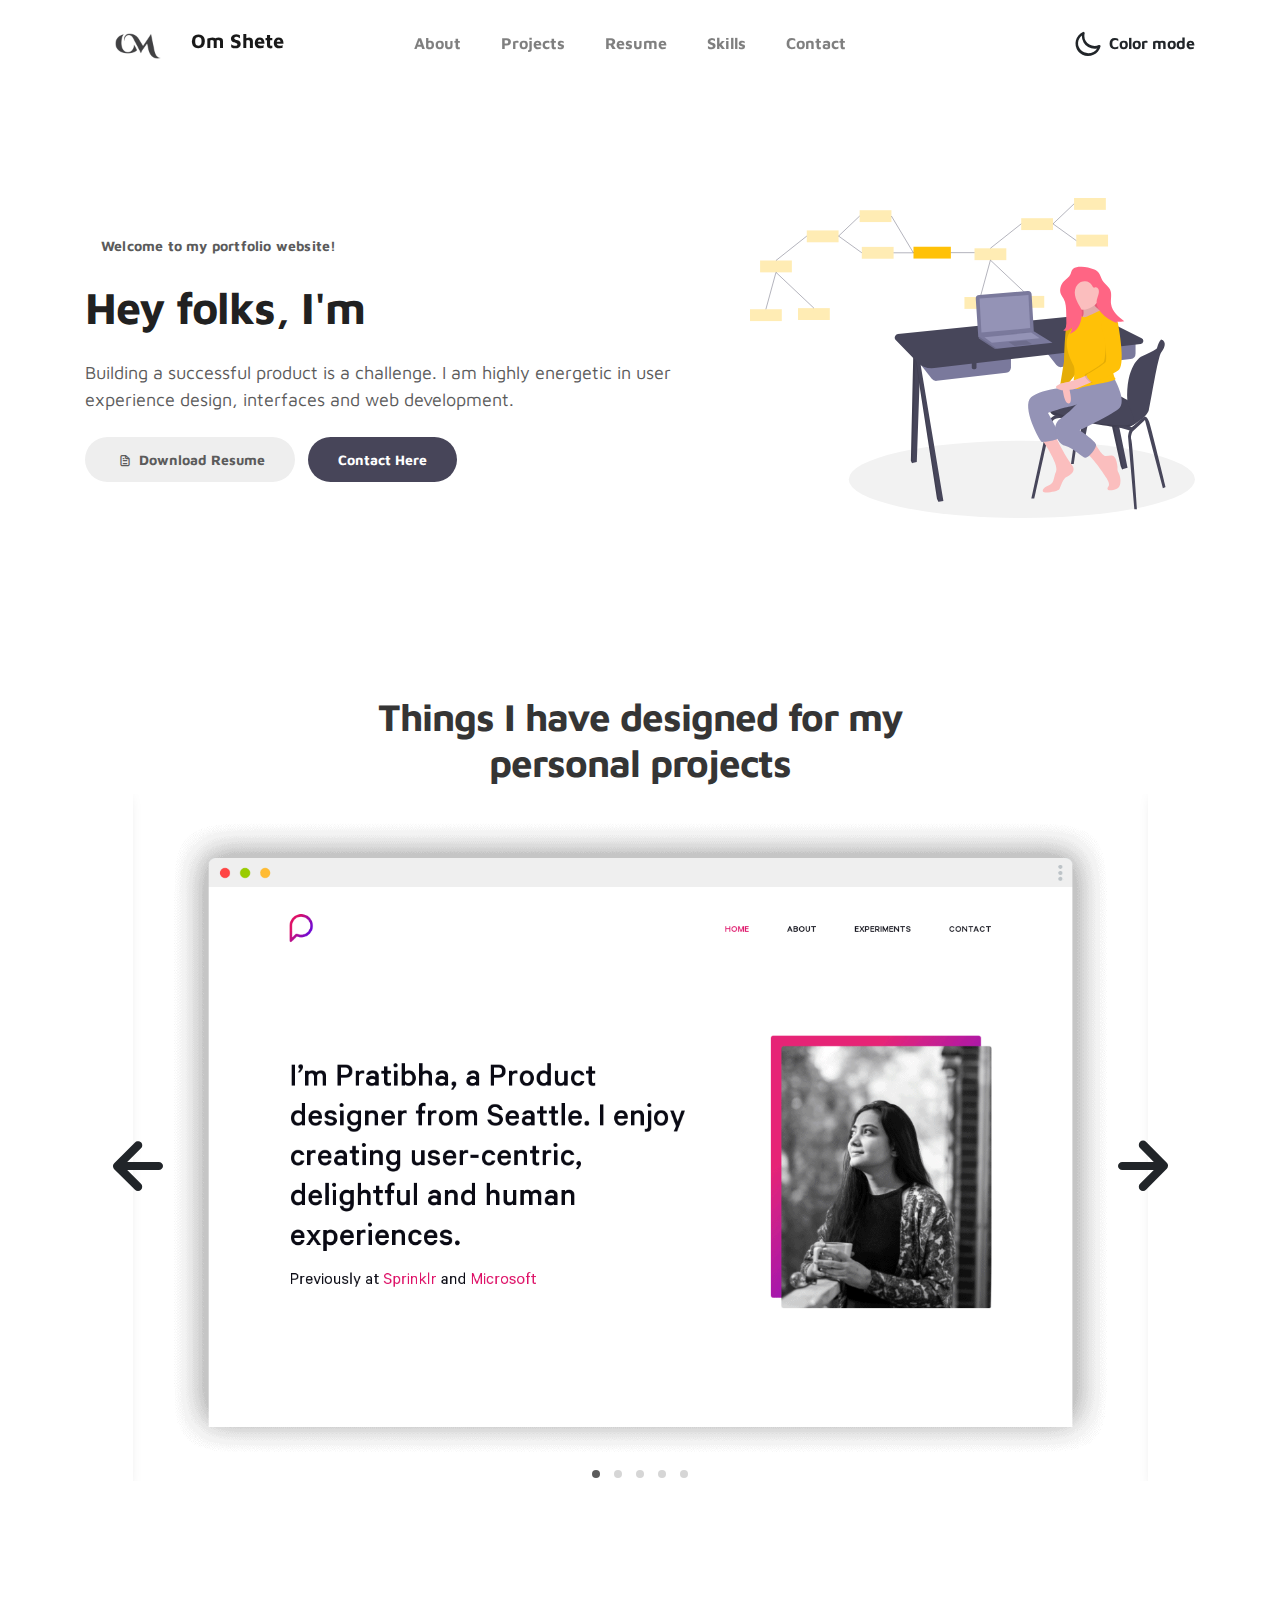
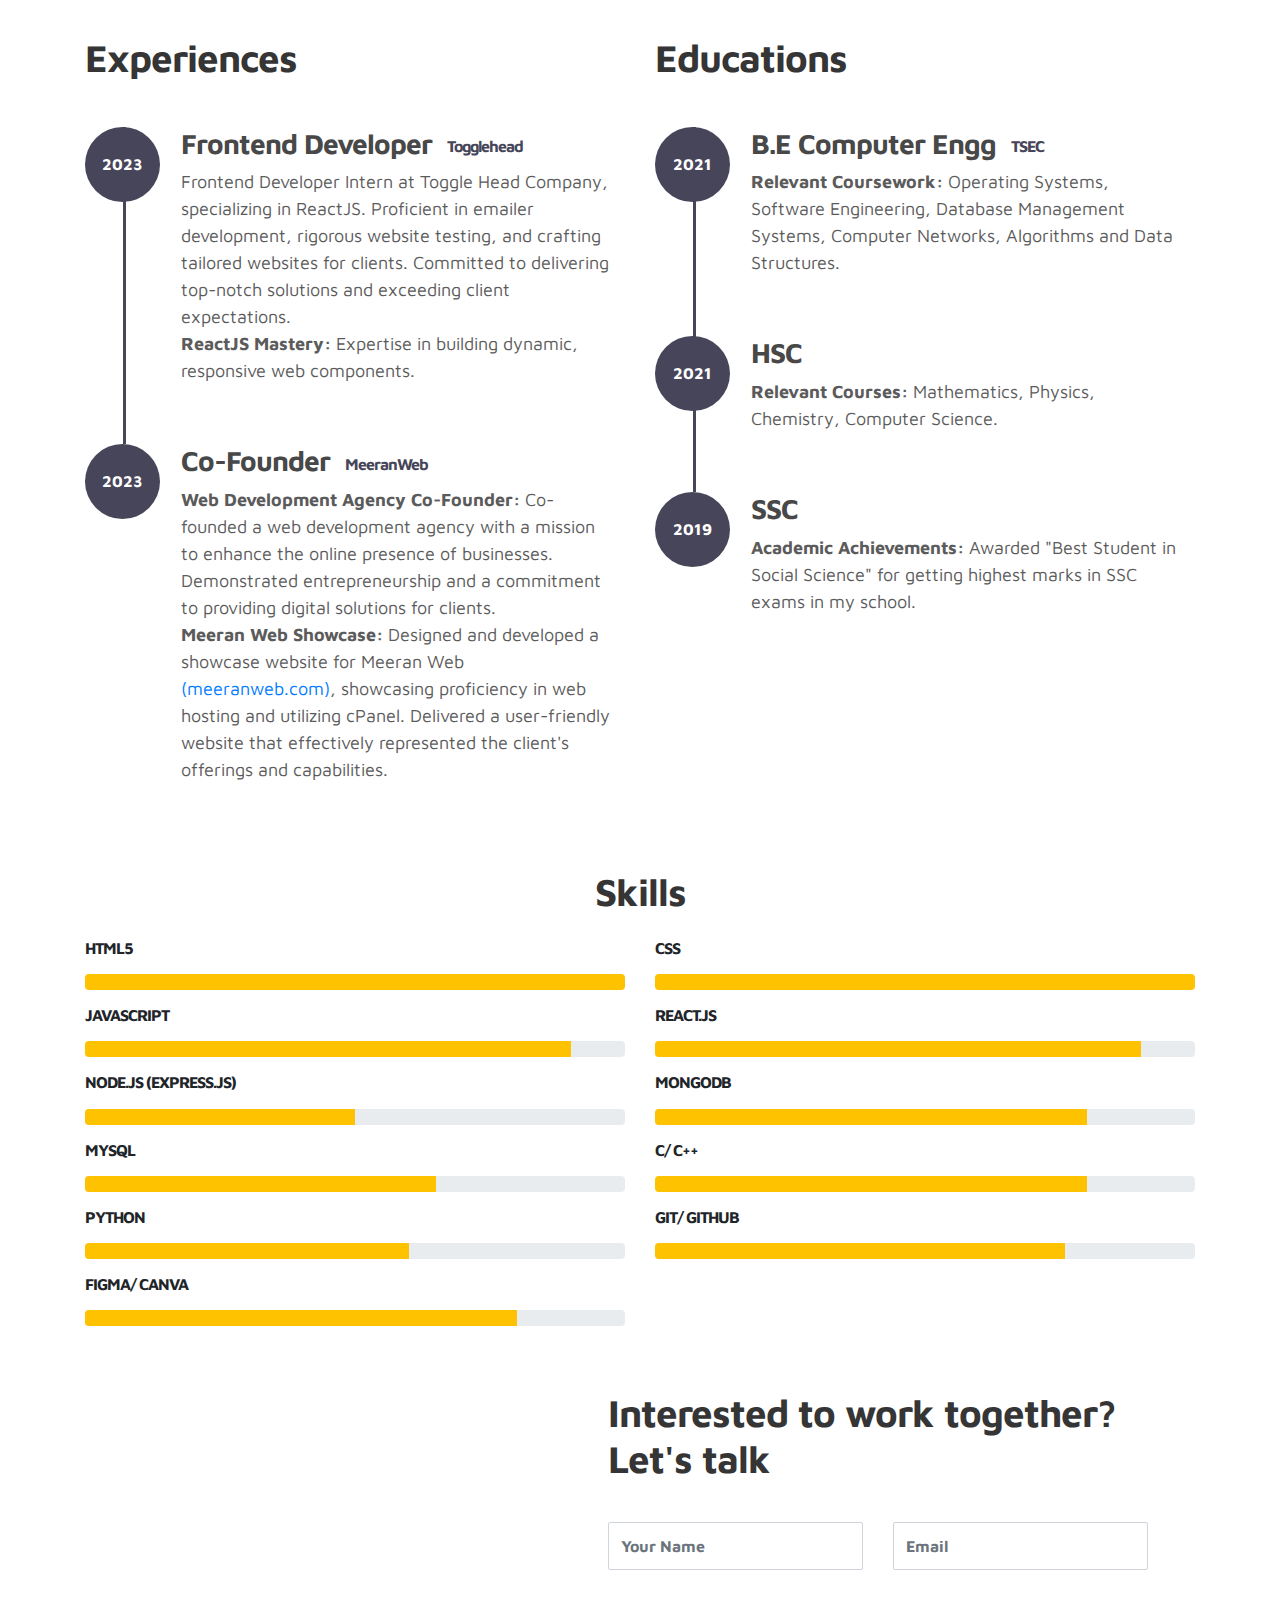
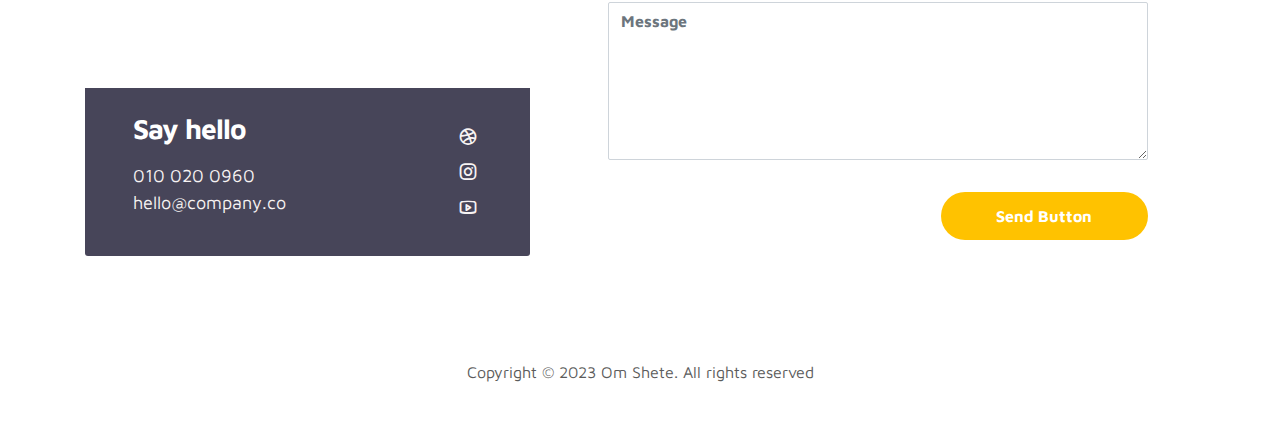
==== commit 6edbd3e9: "updates" ====
--- a/index.html
+++ b/index.html
@@ -14,13 +14,14 @@
   <link rel="stylesheet" href="css/owl.carousel.min.css">
   <link rel="stylesheet" href="css/owl.theme.default.min.css">
   <link rel="stylesheet" href="css/tooplate-style.css">
+  <link rel="shortcut icon" href="./images/logo.jpg" type="image/x-icon">
 </head>
 
 <body>
 
   <nav class="navbar navbar-expand-sm navbar-light">
     <div class="container">
-      <a class="navbar-brand" href="index.html"><i class='uil uil-user'></i> Om Shete</a>
+      <a class="navbar-brand" href="index.html"><img src="./images/logo-removebg-preview.png" alt=""> Om Shete</a>
 
       <button class="navbar-toggler" type="button" data-toggle="collapse" data-target="#navbarNav"
         aria-controls="navbarNav" aria-expanded="false" aria-label="Toggle navigation">
@@ -41,6 +42,9 @@
             <a href="#resume" class="nav-link"><span data-hover="Resume">Resume</span></a>
           </li>
           <li class="nav-item">
+            <a href="#skills" class="nav-link"><span data-hover="Skills">Skills</span></a>
+          </li>
+          <li class="nav-item">
             <a href="#contact" class="nav-link"><span data-hover="Contact">Contact</span></a>
           </li>
         </ul>
@@ -257,39 +261,87 @@
     </div>
   </section>
 
-  <section class="section">
+  <section id="skills" class="section">
     <div class="container text-center">
-      <h6 class="subtitle">Skills</h6>
-      <h6 class="section-title mb-4">Why Choose me</h6>
-      <p class="mb-5 pb-4">Tech Excellence Delivered with Precision</p>
+      <h2 class="mb-4">Skills</h2>
 
       <div class="row text-left">
-        <div class="col-sm-6">
-          <h6 class="mb-3">HTML5, CSS, JavaScript</h6>
-          <div class="progress">
-            <div class="progress-bar bg-primary" role="progressbar" style="width: 95%;" aria-valuenow="25"
-              aria-valuemin="0" aria-valuemax="100"><span>95%</span></div>
-          </div>
-        </div>
-        <div class="col-sm-6">
-          <h6 class="mb-3">ReactJs</h6>
-          <div class="progress">
-            <div class="progress-bar bg-primary" role="progressbar" style="width: 80%;" aria-valuenow="25"
-              aria-valuemin="0" aria-valuemax="100"><span>80%</span></div>
-          </div>
-        </div>
-        <div class="col-sm-6">
-          <h6 class="mb-3">NodeJs, ExpressJs, MongoDb</h6>
-          <div class="progress">
-            <div class="progress-bar bg-primary" role="progressbar" style="width: 50%;" aria-valuenow="25"
-              aria-valuemin="0" aria-valuemax="100"><span>50%</span></div>
-          </div>
-        </div>
-        <div class="col-sm-6">
-          <h6 class="mb-3">SEO</h6>
-          <div class="progress">
-            <div class="progress-bar bg-primary" role="progressbar" style="width: 90%;" aria-valuenow="25"
-              aria-valuemin="0" aria-valuemax="100"><span>90%</span></div>
+
+        <div class="col-sm-6 pb-3">
+          <h6 class="mb-3">HTML5</h6>
+          <div class="progress">
+            <div class="progress-bar " role="progressbar" style="width: 100%; background-color: #ffc200;" aria-valuenow="25"
+              aria-valuemin="0" aria-valuemax="100"></div>
+          </div>
+        </div>
+        <div class="col-sm-6 pb-3">
+          <h6 class="mb-3">CSS</h6>
+          <div class="progress">
+            <div class="progress-bar " role="progressbar" style="width: 100%; background-color: #ffc200;" aria-valuenow="25"
+              aria-valuemin="0" aria-valuemax="100"></div>
+          </div>
+        </div>
+        <div class="col-sm-6 pb-3">
+          <h6 class="mb-3">JAVASCRIPT</h6>
+          <div class="progress">
+            <div class="progress-bar " role="progressbar" style="width: 90%; background-color: #ffc200;" aria-valuenow="25"
+              aria-valuemin="0" aria-valuemax="100"></div>
+          </div>
+        </div>
+        <div class="col-sm-6 pb-3">
+          <h6 class="mb-3">REACT.JS</h6>
+          <div class="progress">
+            <div class="progress-bar " role="progressbar" style="width: 90%; background-color: #ffc200;" aria-valuenow="25"
+              aria-valuemin="0" aria-valuemax="100"></div>
+          </div>
+        </div> 
+        <div class="col-sm-6 pb-3">
+          <h6 class="mb-3">NODE.JS (EXPRESS.JS)</h6>
+          <div class="progress">
+            <div class="progress-bar " role="progressbar" style="width: 50%; background-color: #ffc200;" aria-valuenow="25"
+              aria-valuemin="0" aria-valuemax="100"></div>
+          </div>
+        </div>
+        <div class="col-sm-6 pb-3">
+          <h6 class="mb-3">MONGODB</h6>
+          <div class="progress">
+            <div class="progress-bar " role="progressbar" style="width: 80%; background-color: #ffc200;" aria-valuenow="25"
+              aria-valuemin="0" aria-valuemax="100"></div>
+          </div>
+        </div>
+        <div class="col-sm-6 pb-3">
+          <h6 class="mb-3">MYSQL</h6>
+          <div class="progress">
+            <div class="progress-bar " role="progressbar" style="width: 65%; background-color: #ffc200;" aria-valuenow="25"
+              aria-valuemin="0" aria-valuemax="100"></div>
+          </div>
+        </div>
+        <div class="col-sm-6 pb-3">
+          <h6 class="mb-3">C/ C++</h6>
+          <div class="progress">
+            <div class="progress-bar " role="progressbar" style="width: 80%; background-color: #ffc200;" aria-valuenow="25"
+              aria-valuemin="0" aria-valuemax="100"></div>
+          </div>
+        </div>
+        <div class="col-sm-6 pb-3">
+          <h6 class="mb-3">PYTHON</h6>
+          <div class="progress">
+            <div class="progress-bar " role="progressbar" style="width: 60%; background-color: #ffc200;" aria-valuenow="25"
+              aria-valuemin="0" aria-valuemax="100"></div>
+          </div>
+        </div>
+        <div class="col-sm-6 pb-3">
+          <h6 class="mb-3">GIT/ GITHUB</h6>
+          <div class="progress">
+            <div class="progress-bar " role="progressbar" style="width: 76%; background-color: #ffc200;" aria-valuenow="25"
+              aria-valuemin="0" aria-valuemax="100"></div>
+          </div>
+        </div>
+        <div class="col-sm-6 pb-3">
+          <h6 class="mb-3">FIGMA/ CANVA</h6>
+          <div class="progress">
+            <div class="progress-bar " role="progressbar" style="width: 80%; background-color: #ffc200;" aria-valuenow="25"
+              aria-valuemin="0" aria-valuemax="100"></div>
           </div>
         </div>
       </div>
--- a/css/tooplate-style.css
+++ b/css/tooplate-style.css
@@ -46,6 +46,9 @@
 
 .navbar-brand .uil {
   font-size: 40px;
+}
+.navbar-brand img{
+  width: 5em;
 }
 
 p {
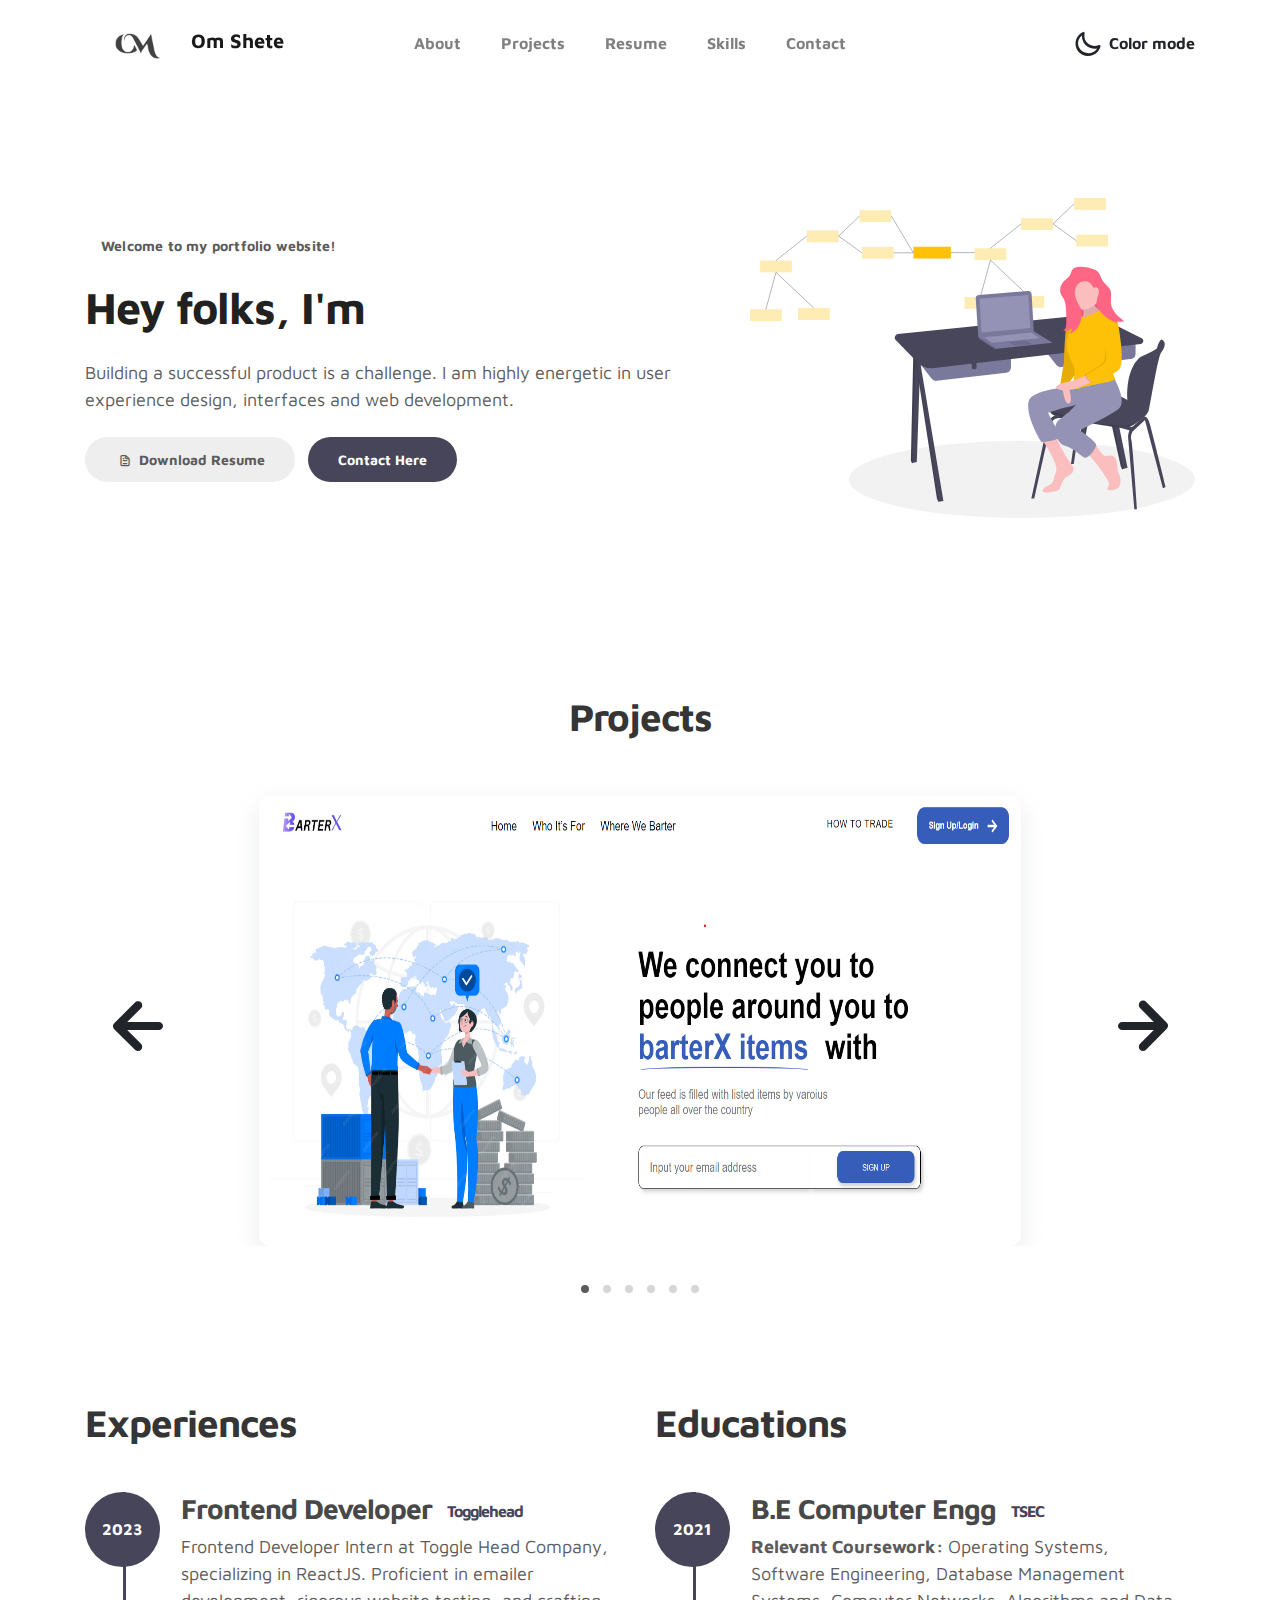
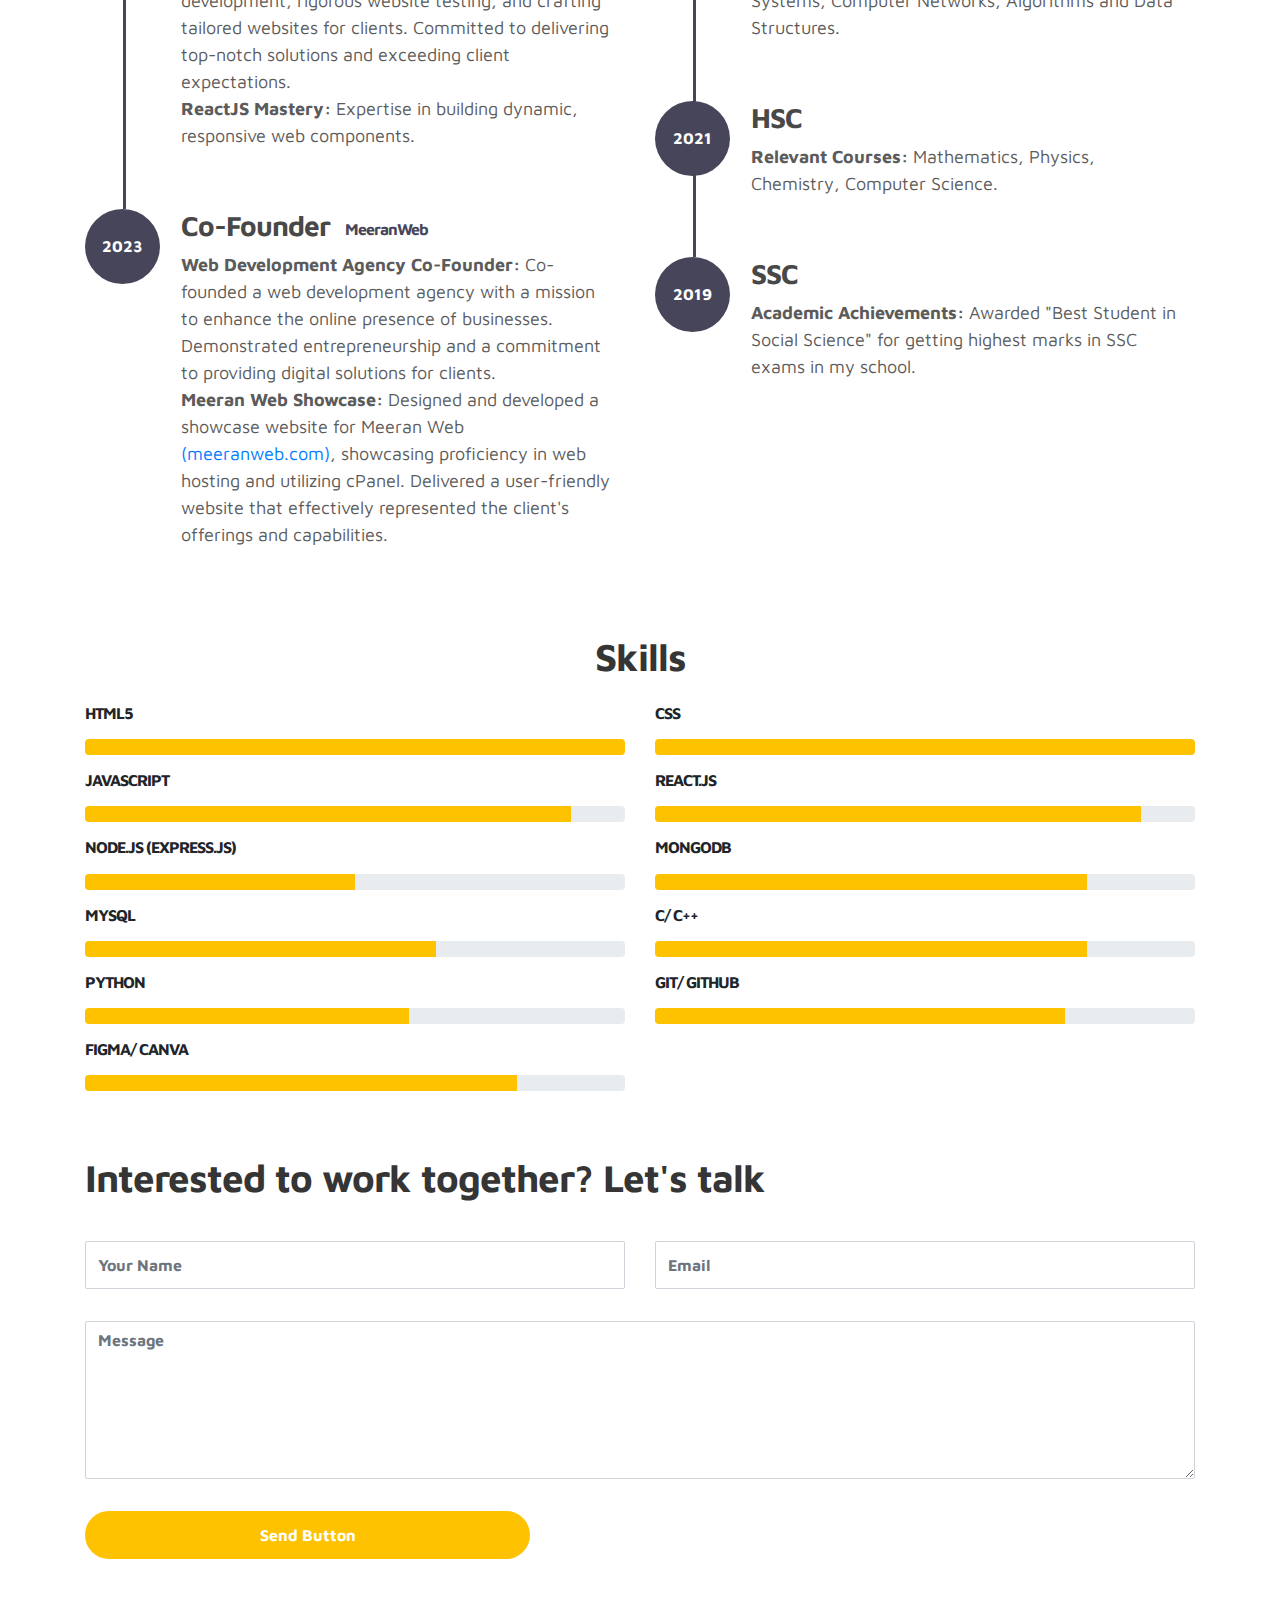
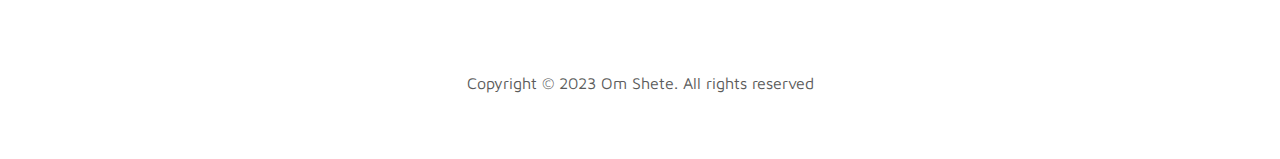
==== commit 09698bf5: "updates" ====
--- a/index.html
+++ b/index.html
@@ -105,39 +105,61 @@
         <div class="col-lg-11 text-center mx-auto col-12">
 
           <div class="col-lg-8 mx-auto">
-            <h2>Things I have designed for my personal projects</h2>
+            <h2>Projects</h2>
           </div>
 
           <div class="owl-carousel owl-theme">
             <div class="item">
+              <a href="https://github.com/omshete0550/UrbanGarden" target="main">
+                <div class="project-info">
+                  <img src="images/project/barterx.png" class="img-fluid" alt="project image">
+                </div>
+              </a>
+            </div>
+
+            <div class="item">
+              <a href="https://github.com/omshete0550/UrbanGarden" target="main"></a>
               <div class="project-info">
-                <img src="images/project/project-image01.png" class="img-fluid" alt="project image">
-              </div>
-            </div>
-
-            <div class="item">
+                <img src="images/project/urbangarden.png" class="img-fluid" alt="project image">
+              </div>
+              </a>
+            </div>
+
+            <div class="item">
+              <a href="https://github.com/Hamzawp/Time-Desk" target="main"></a>
               <div class="project-info">
-                <img src="images/project/project-image02.png" class="img-fluid" alt="project image">
-              </div>
-            </div>
-
-            <div class="item">
+                <img src="images/project/timedesk.png" class="img-fluid" alt="project image">
+              </div>
+              </a>
+            </div>
+
+            <div class="item">
+              <a href="https://github.com/omshete0550/CryptoApp" target="main">
+                <div class="project-info">
+                  <img src="images/project/crypto.png" class="img-fluid" alt="project image">
+                </div>
+              </a>
+            </div>
+
+            <div class="item">
+              <a href="https://github.com/omshete0550/Err404-5.0" target="main"></a>
               <div class="project-info">
-                <img src="images/project/project-image03.png" class="img-fluid" alt="project image">
-              </div>
-            </div>
-
-            <div class="item">
+                <img src="images/project/eppo.jpg" class="img-fluid" alt="project image">
+              </div>
+              </a>
+            </div>
+
+            <div class="item">
+              <a href="https://github.com/omshete0550/Chef-Tap" target="main"></a>
               <div class="project-info">
-                <img src="images/project/project-image04.png" class="img-fluid" alt="project image">
-              </div>
-            </div>
-
-            <div class="item">
-              <div class="project-info">
-                <img src="images/project/project-image05.png" class="img-fluid" alt="project image">
-              </div>
-            </div>
+                <img src="images/project/foodrecipe.jpg" class="img-fluid" alt="project image">
+              </div>
+              </a>
+            </div>
+
+
+
+
           </div>
 
         </div>
@@ -186,29 +208,6 @@
                 </p>
               </div>
             </div>
-
-            <!-- <div class="timeline-wrapper">
-              <div class="timeline-yr">
-                <span>2016</span>
-              </div>
-              <div class="timeline-info">
-                <h3><span>UI Freelancer</h3>
-                <p>Sed fringilla vitae enim sit amet cursus. Sed cursus dictum tortor quis pharetra. Pellentesque
-                  habitant morbi tristique senectus et netus et malesuada fames ac turpis egestas.</p>
-              </div>
-            </div>
-
-            <div class="timeline-wrapper">
-              <div class="timeline-yr">
-                <span>2014</span>
-              </div>
-              <div class="timeline-info">
-                <h3><span>Junior Designer<small>Crafted Co.</small></h3>
-                <p>Cras scelerisque scelerisque condimentum. Nullam at volutpat mi. Nunc auctor ipsum eget magna
-                  consequat viverra.</p>
-              </div>
-            </div> -->
-
           </div>
         </div>
 
@@ -270,78 +269,78 @@
         <div class="col-sm-6 pb-3">
           <h6 class="mb-3">HTML5</h6>
           <div class="progress">
-            <div class="progress-bar " role="progressbar" style="width: 100%; background-color: #ffc200;" aria-valuenow="25"
-              aria-valuemin="0" aria-valuemax="100"></div>
+            <div class="progress-bar " role="progressbar" style="width: 100%; background-color: #ffc200;"
+              aria-valuenow="25" aria-valuemin="0" aria-valuemax="100"></div>
           </div>
         </div>
         <div class="col-sm-6 pb-3">
           <h6 class="mb-3">CSS</h6>
           <div class="progress">
-            <div class="progress-bar " role="progressbar" style="width: 100%; background-color: #ffc200;" aria-valuenow="25"
-              aria-valuemin="0" aria-valuemax="100"></div>
+            <div class="progress-bar " role="progressbar" style="width: 100%; background-color: #ffc200;"
+              aria-valuenow="25" aria-valuemin="0" aria-valuemax="100"></div>
           </div>
         </div>
         <div class="col-sm-6 pb-3">
           <h6 class="mb-3">JAVASCRIPT</h6>
           <div class="progress">
-            <div class="progress-bar " role="progressbar" style="width: 90%; background-color: #ffc200;" aria-valuenow="25"
-              aria-valuemin="0" aria-valuemax="100"></div>
+            <div class="progress-bar " role="progressbar" style="width: 90%; background-color: #ffc200;"
+              aria-valuenow="25" aria-valuemin="0" aria-valuemax="100"></div>
           </div>
         </div>
         <div class="col-sm-6 pb-3">
           <h6 class="mb-3">REACT.JS</h6>
           <div class="progress">
-            <div class="progress-bar " role="progressbar" style="width: 90%; background-color: #ffc200;" aria-valuenow="25"
-              aria-valuemin="0" aria-valuemax="100"></div>
-          </div>
-        </div> 
+            <div class="progress-bar " role="progressbar" style="width: 90%; background-color: #ffc200;"
+              aria-valuenow="25" aria-valuemin="0" aria-valuemax="100"></div>
+          </div>
+        </div>
         <div class="col-sm-6 pb-3">
           <h6 class="mb-3">NODE.JS (EXPRESS.JS)</h6>
           <div class="progress">
-            <div class="progress-bar " role="progressbar" style="width: 50%; background-color: #ffc200;" aria-valuenow="25"
-              aria-valuemin="0" aria-valuemax="100"></div>
+            <div class="progress-bar " role="progressbar" style="width: 50%; background-color: #ffc200;"
+              aria-valuenow="25" aria-valuemin="0" aria-valuemax="100"></div>
           </div>
         </div>
         <div class="col-sm-6 pb-3">
           <h6 class="mb-3">MONGODB</h6>
           <div class="progress">
-            <div class="progress-bar " role="progressbar" style="width: 80%; background-color: #ffc200;" aria-valuenow="25"
-              aria-valuemin="0" aria-valuemax="100"></div>
+            <div class="progress-bar " role="progressbar" style="width: 80%; background-color: #ffc200;"
+              aria-valuenow="25" aria-valuemin="0" aria-valuemax="100"></div>
           </div>
         </div>
         <div class="col-sm-6 pb-3">
           <h6 class="mb-3">MYSQL</h6>
           <div class="progress">
-            <div class="progress-bar " role="progressbar" style="width: 65%; background-color: #ffc200;" aria-valuenow="25"
-              aria-valuemin="0" aria-valuemax="100"></div>
+            <div class="progress-bar " role="progressbar" style="width: 65%; background-color: #ffc200;"
+              aria-valuenow="25" aria-valuemin="0" aria-valuemax="100"></div>
           </div>
         </div>
         <div class="col-sm-6 pb-3">
           <h6 class="mb-3">C/ C++</h6>
           <div class="progress">
-            <div class="progress-bar " role="progressbar" style="width: 80%; background-color: #ffc200;" aria-valuenow="25"
-              aria-valuemin="0" aria-valuemax="100"></div>
+            <div class="progress-bar " role="progressbar" style="width: 80%; background-color: #ffc200;"
+              aria-valuenow="25" aria-valuemin="0" aria-valuemax="100"></div>
           </div>
         </div>
         <div class="col-sm-6 pb-3">
           <h6 class="mb-3">PYTHON</h6>
           <div class="progress">
-            <div class="progress-bar " role="progressbar" style="width: 60%; background-color: #ffc200;" aria-valuenow="25"
-              aria-valuemin="0" aria-valuemax="100"></div>
+            <div class="progress-bar " role="progressbar" style="width: 60%; background-color: #ffc200;"
+              aria-valuenow="25" aria-valuemin="0" aria-valuemax="100"></div>
           </div>
         </div>
         <div class="col-sm-6 pb-3">
           <h6 class="mb-3">GIT/ GITHUB</h6>
           <div class="progress">
-            <div class="progress-bar " role="progressbar" style="width: 76%; background-color: #ffc200;" aria-valuenow="25"
-              aria-valuemin="0" aria-valuemax="100"></div>
+            <div class="progress-bar " role="progressbar" style="width: 76%; background-color: #ffc200;"
+              aria-valuenow="25" aria-valuemin="0" aria-valuemax="100"></div>
           </div>
         </div>
         <div class="col-sm-6 pb-3">
           <h6 class="mb-3">FIGMA/ CANVA</h6>
           <div class="progress">
-            <div class="progress-bar " role="progressbar" style="width: 80%; background-color: #ffc200;" aria-valuenow="25"
-              aria-valuemin="0" aria-valuemax="100"></div>
+            <div class="progress-bar " role="progressbar" style="width: 80%; background-color: #ffc200;"
+              aria-valuenow="25" aria-valuemin="0" aria-valuemax="100"></div>
           </div>
         </div>
       </div>
@@ -352,7 +351,7 @@
     <div class="container">
       <div class="row">
 
-        <div class="col-lg-5 mr-lg-5 col-12">
+        <!-- <div class="col-lg-5 mr-lg-5 col-12">
           <div class="google-map w-100">
             <iframe
               src="https://www.google.com/maps/embed?pb=!1m18!1m12!1m3!1d120562.31417578866!2d72.91905850083215!3d19.21387353586798!2m3!1f0!2f0!3f0!3m2!1i1024!2i768!4f13.1!3m3!1m2!1s0x3be7b8fcfe76fd59%3A0xcf367d85f7c50283!2sThane%2C%20Maharashtra!5e0!3m2!1sen!2sin!4v1696254151150!5m2!1sen!2sin"
@@ -376,9 +375,9 @@
               </li>
             </ul>
           </div>
-        </div>
-
-        <div class="col-lg-6 col-12">
+        </div> -->
+
+        <div class="col-lg-12 col-12">
           <div class="contact-form">
             <h2 class="mb-4">Interested to work together? Let's talk</h2>
 
@@ -396,7 +395,7 @@
                   <textarea name="message" rows="6" class="form-control" id="message" placeholder="Message"></textarea>
                 </div>
 
-                <div class="ml-lg-auto col-lg-5 col-12">
+                <div class="col-lg-5 col-12">
                   <input type="submit" class="form-control submit-btn" value="Send Button">
                 </div>
               </div>
--- a/css/tooplate-style.css
+++ b/css/tooplate-style.css
@@ -15,8 +15,17 @@
 .full-screen {
   padding: 8rem 0;
 }
-.project-info img{
-  box-shadow: rgba(0, 0, 0, 0.35) 0px 5px 15px;
+.project-info {
+  margin-top: 3em;
+}
+.project-info img {
+  box-shadow: rgba(149, 157, 165, 0.2) 0px 8px 24px;
+  display: unset !important;
+  width: 100%;
+  background-size: cover;
+  max-width: 75%;
+  height: 50vh;
+  border-radius: 0.7em;
 }
 .small-text {
   color: #5b5b5b;
@@ -47,7 +56,7 @@
 .navbar-brand .uil {
   font-size: 40px;
 }
-.navbar-brand img{
+.navbar-brand img {
   width: 5em;
 }
 
@@ -486,7 +495,7 @@
 @media (min-width: 1270px) {
   .owl-theme .owl-dots {
     position: relative;
-    bottom: 50px;
+    bottom: 0;
   }
 }
 @media (max-width: 991px) {
@@ -520,11 +529,19 @@
   h2 {
     font-size: 2em;
   }
-
+  .project-info img {
+    width: 100%;
+    max-width: 100%;
+    height: 25vh;
+  }
+  .owl-theme .owl-dots {
+    position: relative;
+    bottom: -1em;
+  }
   .animated-item {
     font-size: 28px;
   }
-  .nav-item span{
+  .nav-item span {
     color: #fff !important;
     font-size: 1.5em;
     font-weight: 500;
